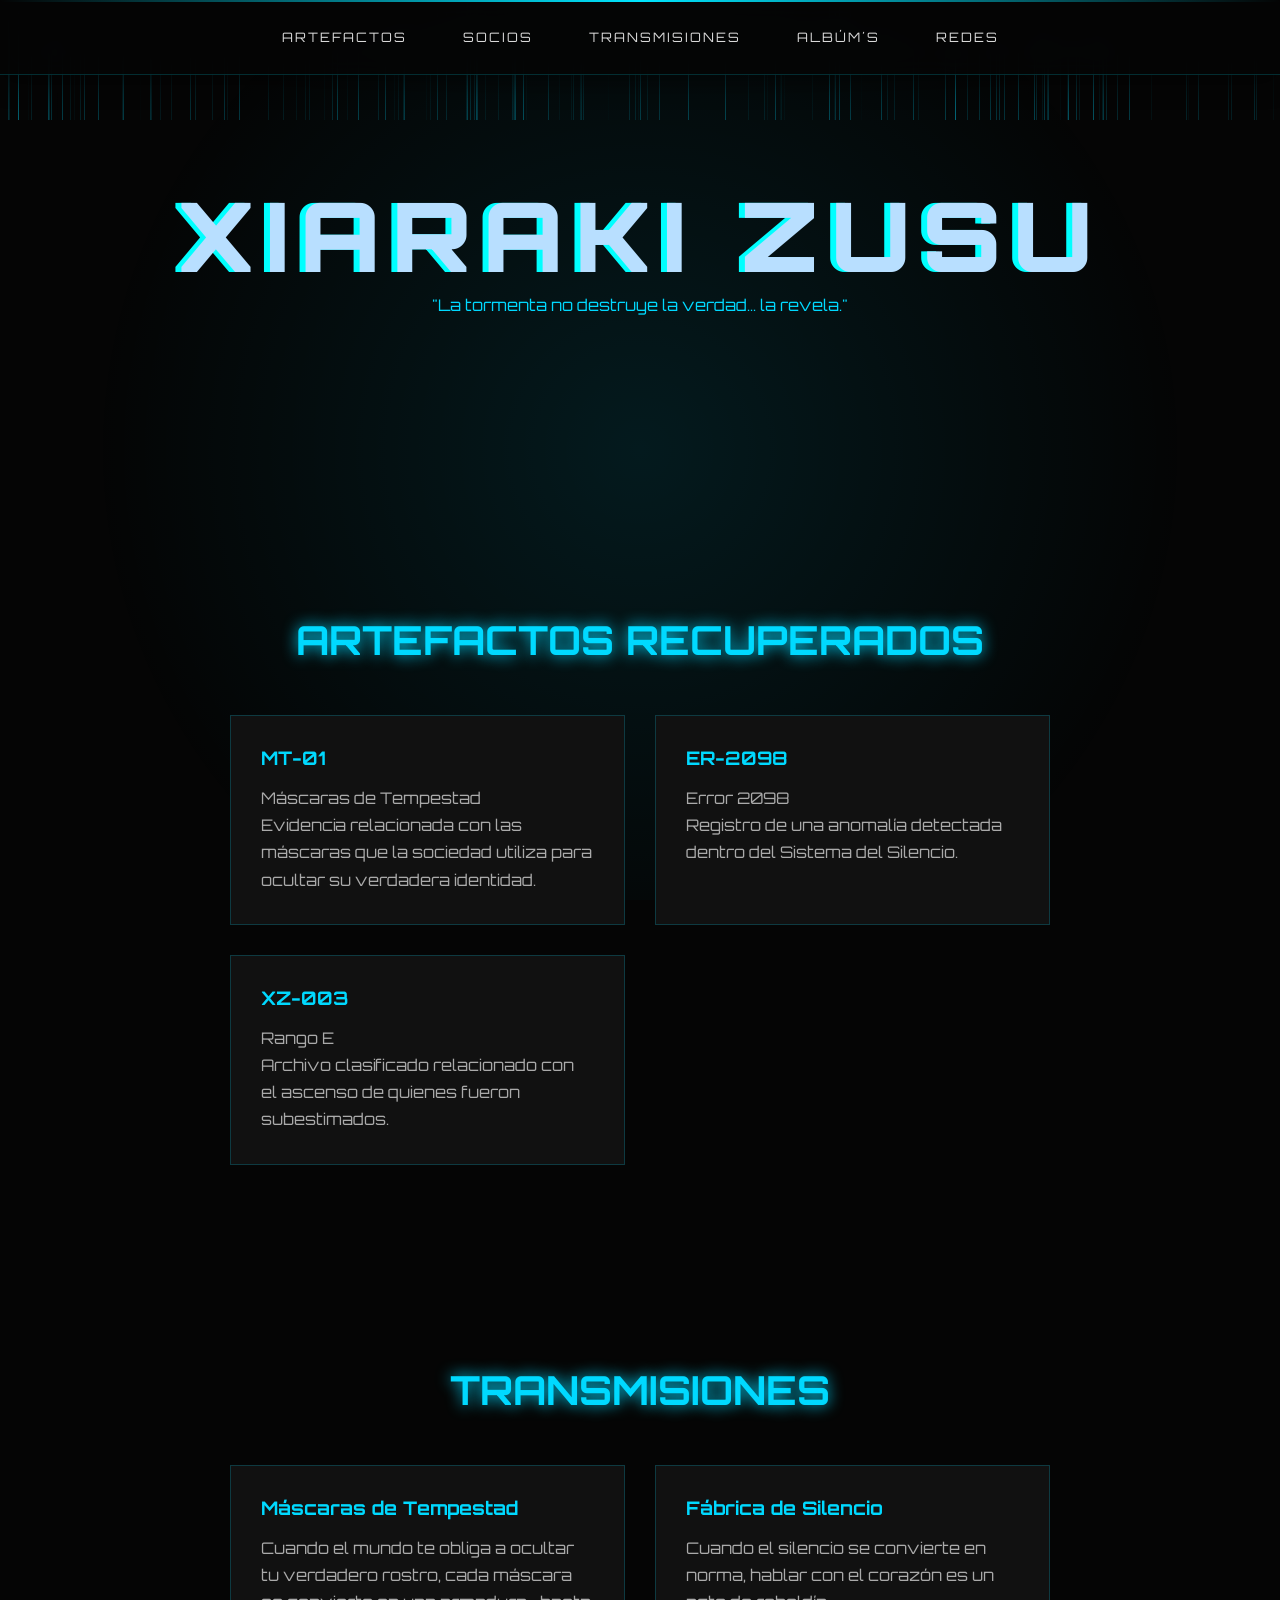
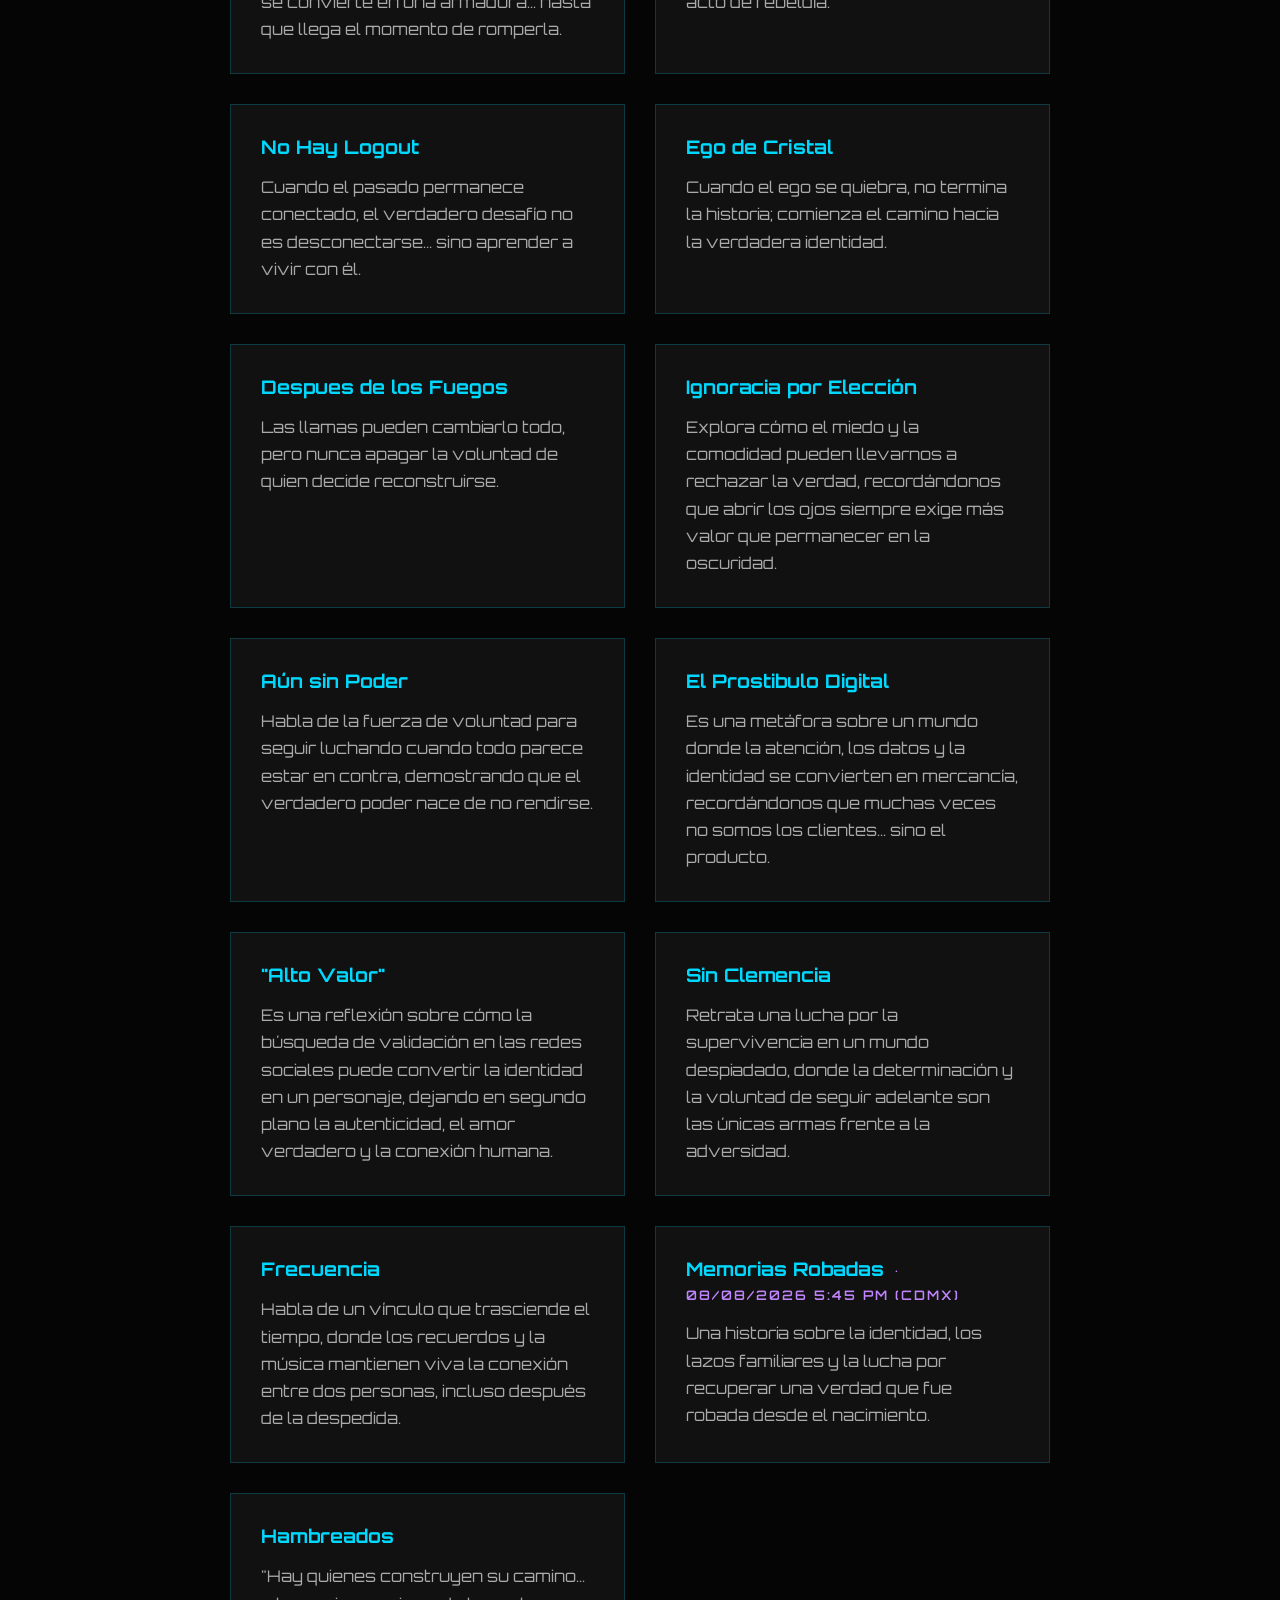
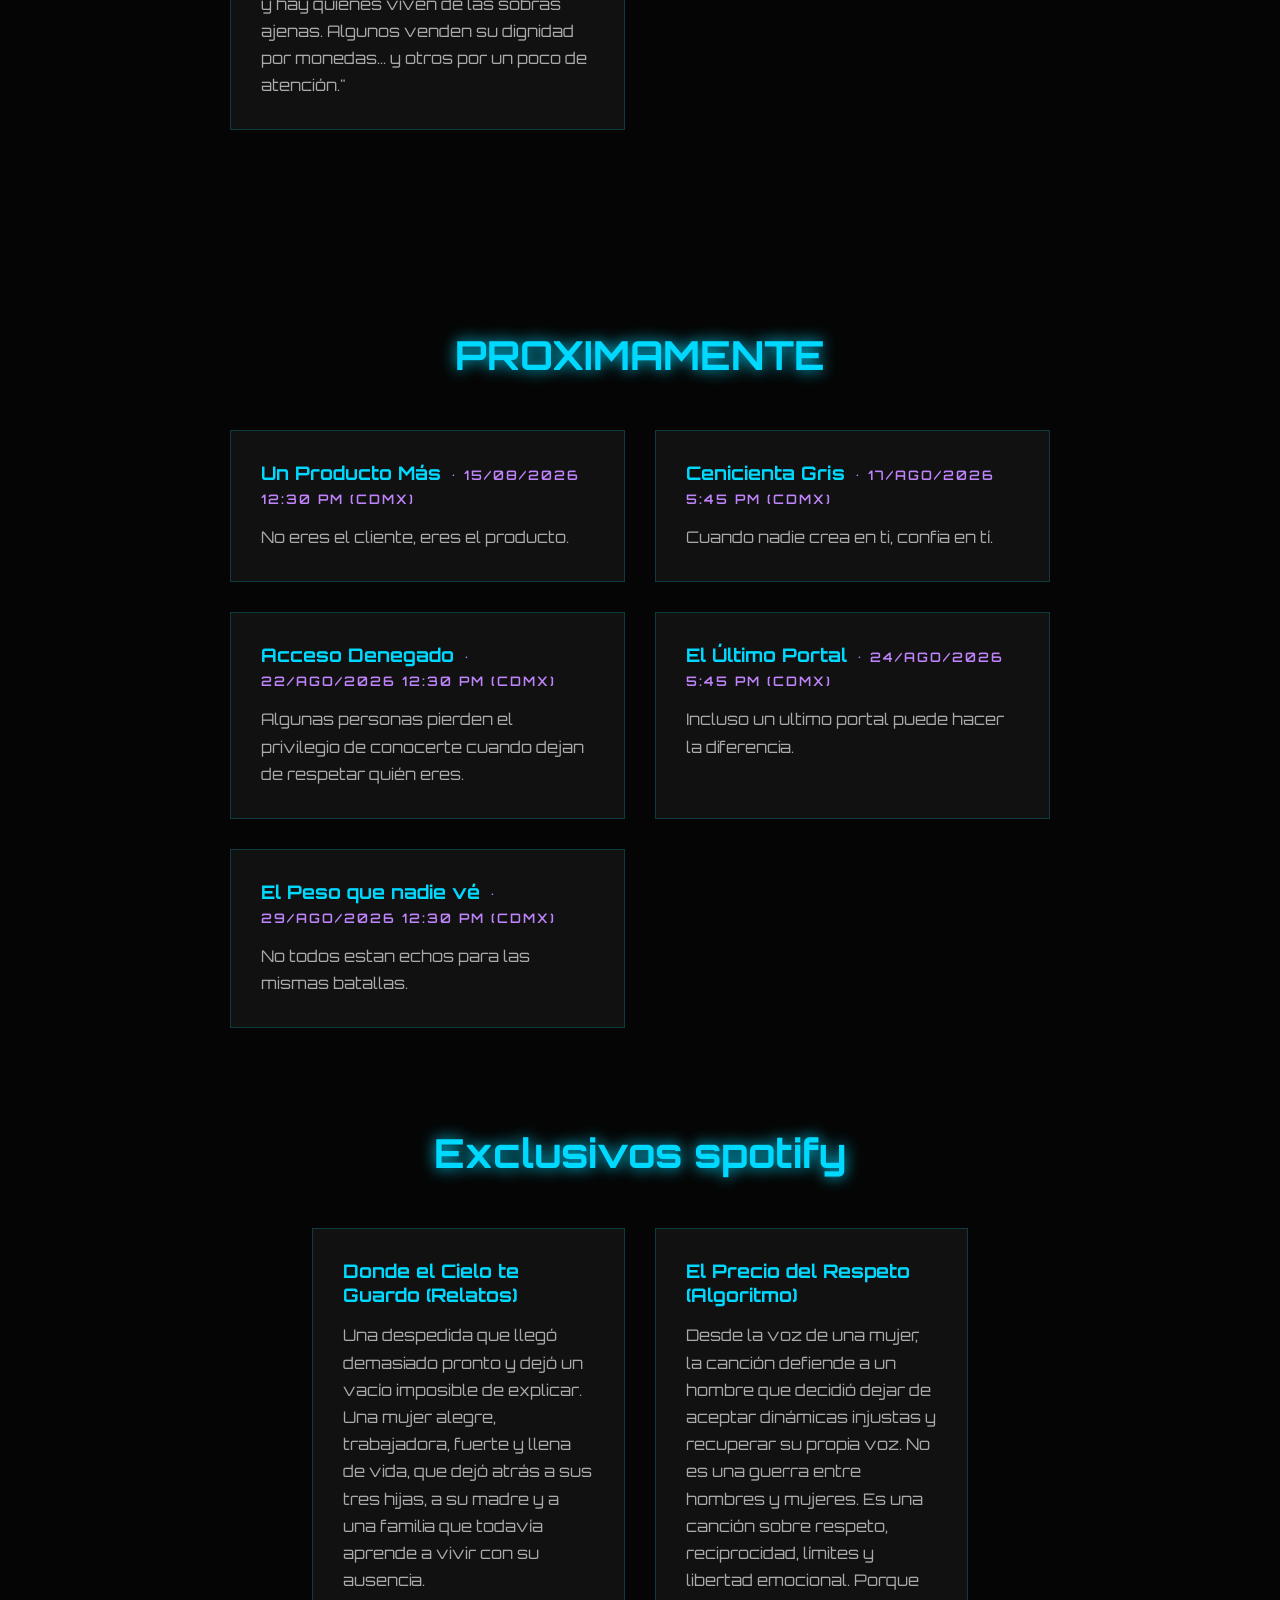
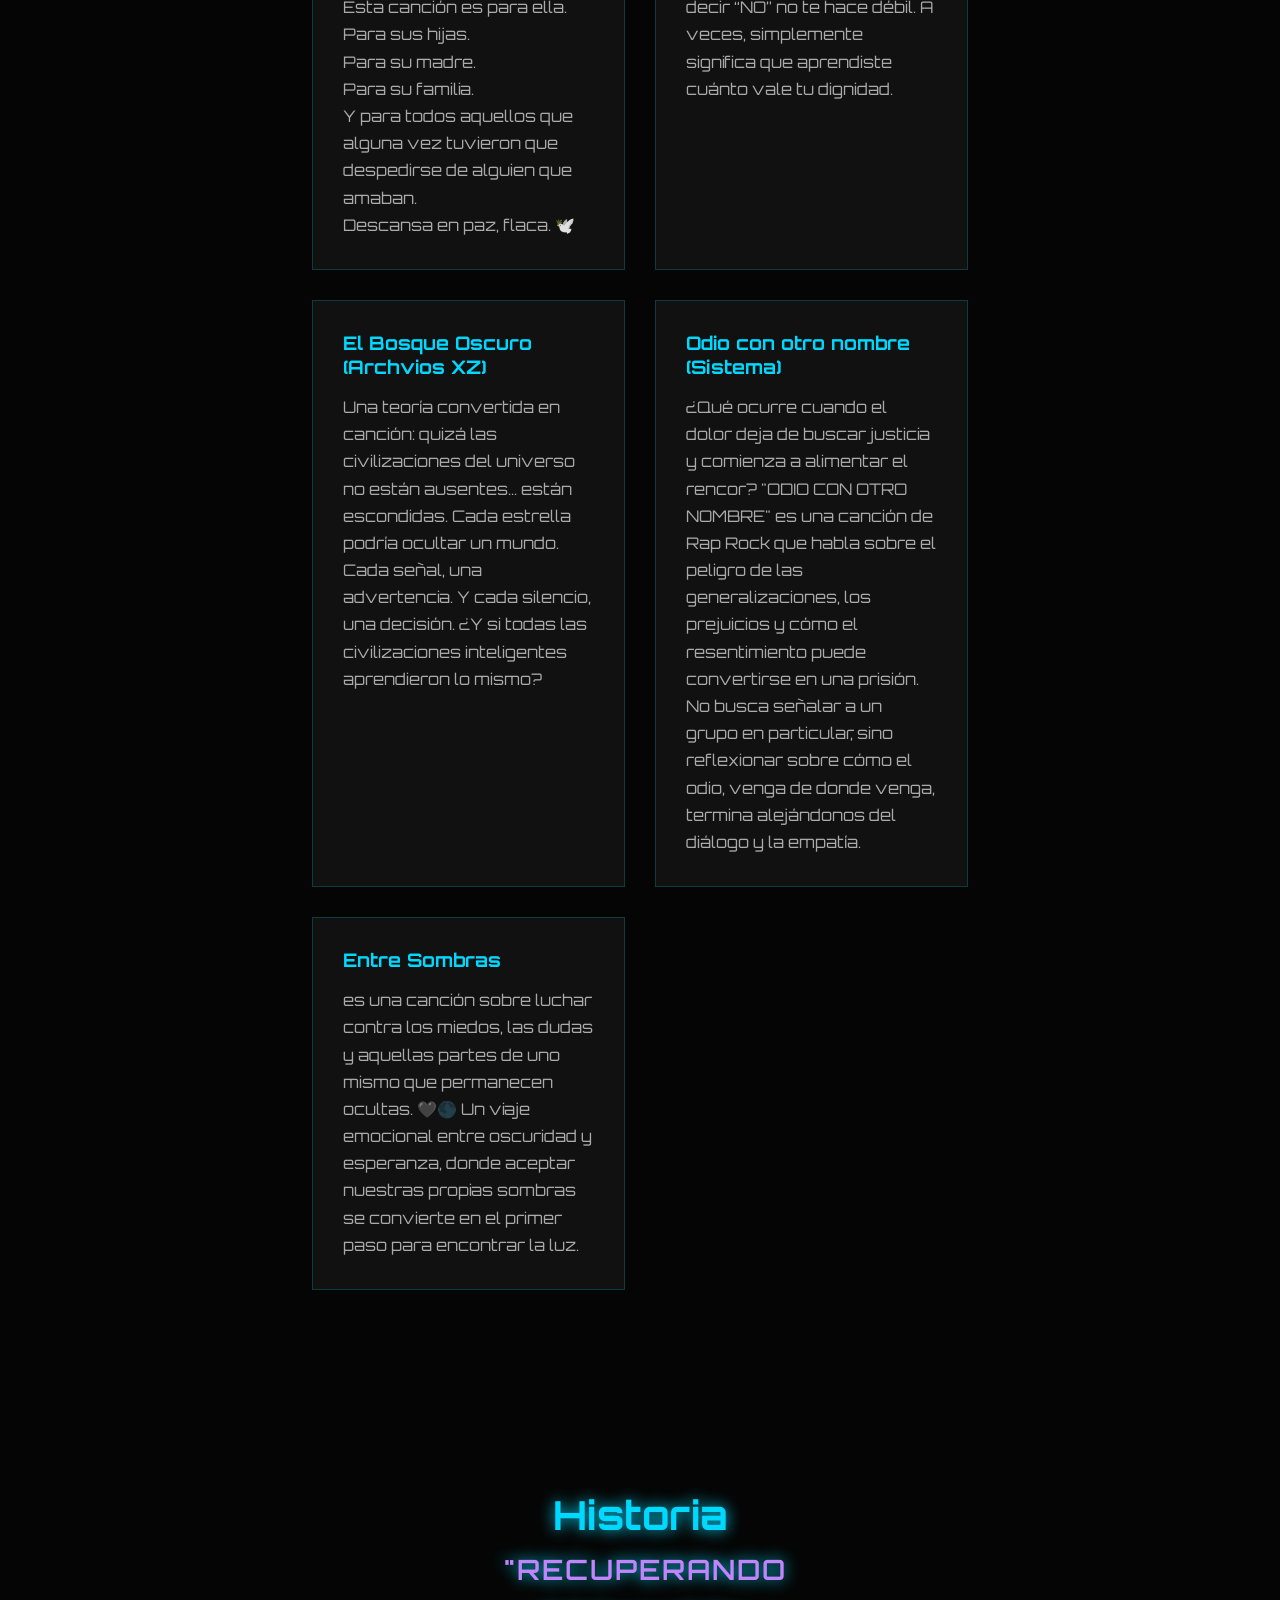
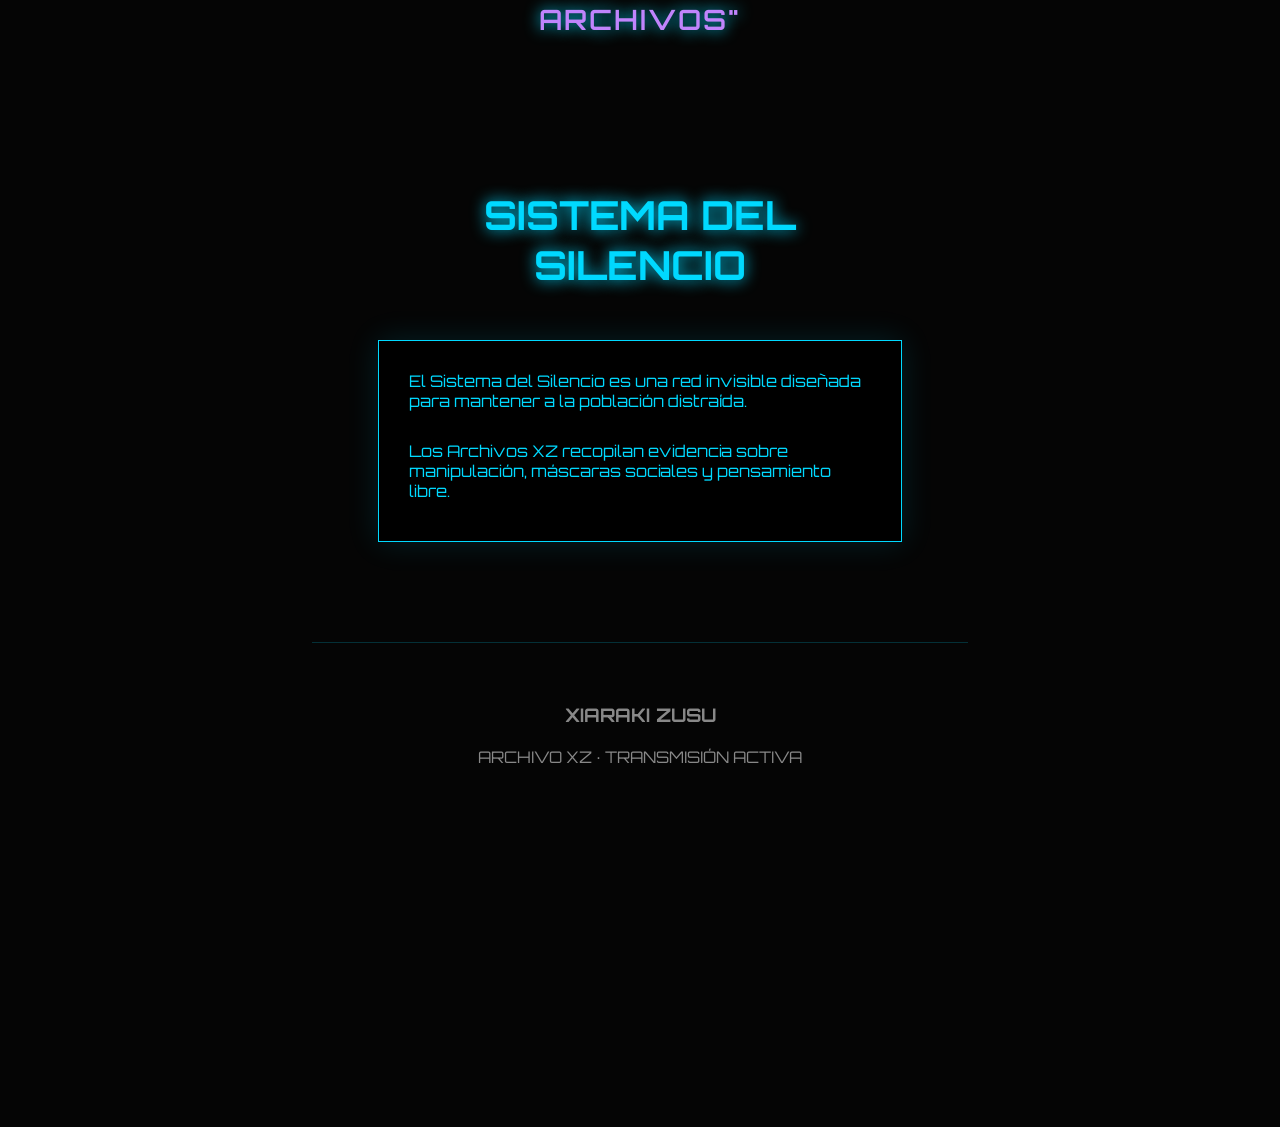
==== 1.html @ 8fa132ee "Update print statement from 'Hello' to 'Goodbye'" ====
<!DOCTYPE html>
<html lang="es">
<head>
<link rel="icon" type="image/png" href="favicon.png">
<meta charset="UTF-8">
<meta name="viewport" content="width=device-width, initial-scale=1.0">
<link rel="stylesheet" href="style.css">

<title>Xiaraki Zusu | Archivo XZ</title>

<link href="https://fonts.googleapis.com/css2?family=Orbitron:wght@400;700;900&display=swap" rel="stylesheet">

<style>

*{
    margin:0;
    padding:0;
    box-sizing:border-box;
}

body{
    background:#050505;
    color:#00d9ff;
    font-family:'Orbitron',sans-serif;
    overflow-x:hidden;
}

/* Fondo */

body::before{
    content:"";
    position:fixed;
    top:0;
    left:0;
    width:100%;
    height:100%;
    background:
    radial-gradient(circle at center,
    rgba(0,217,255,.10),
    transparent 70%);
    z-index:-2;
}

/* Lluvia Digital */

.rain{
    position:fixed;
    width:100%;
    height:100%;
    pointer-events:none;
    z-index:-1;
}

.drop{
    position:absolute;
    width:1px;
    height:120px;
    background:linear-gradient(
        transparent,
        #00d9ff
    );
    opacity:.15;
    animation:fall linear infinite;
}

@keyframes fall{
    from{
        transform:translateY(-150px);
    }

    to{
        transform:translateY(120vh);
    }
}

/*==================================================
    NAVBAR | ARCHIVOS XZ
==================================================*/

nav{

    position:sticky;
    top:0;
    z-index:1000;

    display:flex;
    justify-content:center;
    align-items:center;
    gap:18px;

    padding:16px 35px;

    background:rgba(5,5,5,.88);

    backdrop-filter:blur(12px);

    border-bottom:1px solid rgba(0,229,255,.18);

    box-shadow:
        0 8px 25px rgba(0,0,0,.45);

    overflow:hidden;

}

/* Línea de escaneo */

nav::before{

    content:"";

    position:absolute;

    left:0;
    top:0;

    width:100%;
    height:2px;

    background:linear-gradient(
        90deg,
        transparent,
        #00e5ff,
        transparent
    );

    animation:scanNav 4s linear infinite;

}

@keyframes scanNav{

    from{

        transform:translateX(-100%);

    }

    to{

        transform:translateX(100%);

    }

}

/*========================================*/

nav a{

    position:relative;

    display:inline-flex;
    align-items:center;
    justify-content:center;

    padding:12px 18px;

    color:#d9d9d9;

    text-decoration:none;

    text-transform:uppercase;

    font-family:'Orbitron',sans-serif;

    font-size:13px;

    letter-spacing:2px;

    border:1px solid transparent;

    transition:.35s;

}

/* Línea inferior */

nav a::after{

    content:"";

    position:absolute;

    left:50%;
    bottom:5px;

    width:0;

    height:2px;

    background:#00e5ff;

    transform:translateX(-50%);

    transition:.35s;

}

/* Hover */

nav a:hover{

    color:#00e5ff;

    border-color:rgba(0,229,255,.35);

    background:rgba(0,229,255,.05);

    text-shadow:
        0 0 8px rgba(0,229,255,.6);

}

nav a:hover::after{

    width:70%;

}

/* Enlace activo */

nav a.active{

    color:#00e5ff;

    border-color:#00e5ff;

    background:rgba(0,229,255,.08);

    box-shadow:
        0 0 18px rgba(0,229,255,.18);

}

/*==========================
        RESPONSIVE
==========================*/

@media(max-width:768px){

    nav{

        gap:8px;

        padding:12px;

        flex-wrap:wrap;

    }

    nav a{

        padding:10px 14px;

        font-size:11px;

        letter-spacing:1px;

    }

}

/* Hero */

.hero h1{
    font-size:6rem;
    font-weight:900;
    letter-spacing:12px;
    text-transform:uppercase;

    color:#b8dfff;

    position:relative;

    animation:scan 6s linear infinite;
}

/* Línea de escaneo */

.hero h1::after{

    content:"";

    position:absolute;

    top:0;
    left:-100%;

    width:50%;
    height:100%;

    background:linear-gradient(
        90deg,
        transparent,
        rgba(255,255,255,.25),
        transparent
    );

    animation:scanner 4s infinite;
}

@keyframes scanner{

    0%{
        left:-100%;
    }

    100%{
        left:150%;
    }

}

/* Pequeñas interferencias */

@keyframes scan{

    0%,100%{
        transform:translateX(0);
    }

    2%{
        transform:translateX(-2px);
    }

    4%{
        transform:translateX(2px);
    }

    6%{
        transform:translateX(0);
    }

}

.btn{
    margin-top:40px;
    padding:15px 40px;
    border:1px solid #00d9ff;
    background:transparent;
    color:#00d9ff;
    cursor:pointer;
    transition:.3s;
}

.btn:hover{
    background:#00d9ff;
    color:#000;
    box-shadow:0 0 30px #00d9ff;
}

/* Glitch */

.glitch{
    position:relative;
}

.glitch::before{
    content:attr(data-text);

    position:absolute;
    left:-2px;
    top:0;

    color:#00ffff;

    overflow:hidden;

    animation:glitch 2s infinite;
}

@keyframes glitch{

    0%{
        transform:translate(-2px);
    }

    50%{
        transform:translate(2px);
    }

    100%{
        transform:translate(-2px);
    }

}

.glitch{
    position:relative;
    display:inline-block;
}

.glitch::before{

    content:attr(data-text);

    position:absolute;

    left:0;
    top:0;

    color:rgba(0,255,255,.25);

    transform:translate(-3px,0);

    z-index:-1;
}

.glitch::after{

    content:attr(data-text);

    position:absolute;

    left:0;
    top:0;

    color:rgba(255,255,255,.15);

    transform:translate(3px,0);

    z-index:-1;
}

/* Secciones */

section{
    padding:100px 10%;
}

.section-title{
    font-size:2.5rem;
    margin-bottom:50px;

    text-shadow:0 0 15px #00d9ff;
}

/* Terminal */

.terminal{

    background:#000;
    border:1px solid #00d9ff;

    padding:30px;

    max-width:900px;
    margin:auto;

    box-shadow:0 0 30px #00d9ff22;
}

.terminal p{
    margin-bottom:10px;
}

/* Cards */

.grid{
    display:grid;
    grid-template-columns:
    repeat(auto-fit,minmax(280px,1fr));

    gap:30px;
}

.card{
    background:#111;

    border:1px solid #00d9ff33;

    padding:30px;

    transition:.3s;
}

.card:hover{

    transform:translateY(-10px);

    border-color:#00d9ff;

    box-shadow:
    0 0 30px #00d9ff55;
}

.card h3{
    margin-bottom:15px;
}

.card p{
    color:#aaa;
    line-height:1.7;
}

/* Footer */

footer{

    padding:60px;

    text-align:center;

    border-top:1px solid #00d9ff33;

    color:#888;
}

</style>
</head>

<body>

<div class="rain" id="rain"></div>

<header>

<nav>
<a href="#artefactos">Artefactos</a>
<a href="socios.html">Socios</a>
<a href="#transmisiones">Transmisiones</a>
<a href="album.html">Albúm´s</a>
<a href="https://linktr.ee/xiarakizusu"
   target="_blank"
   rel="noopener noreferrer">
    Redes
</a></nav>

</header>

<center>
<section class="hero">

<h1 
class="glitch"
data-text="XIARAKI ZUSU">
XIARAKI ZUSU
</h1>


<p>

"La tormenta no destruye la verdad...
la revela."

</p>
</center>

</section>

<section id="archivo">

<section id="artefactos">

<h2 class="section-title">

<center>ARTEFACTOS RECUPERADOS</center>

</h2>
<div class="grid">

<div class="card" onclick="location.href='ropa/mt.html'">

<h3>MT-01</h3>

<p>Máscaras de Tempestad</p>

<p>
Evidencia relacionada con las máscaras
que la sociedad utiliza para ocultar
su verdadera identidad.
</p>

</div>
<div class="card" onclick="location.href='ropa/er.html'">

    <h3>ER-2098</h3>

    <p>Error 2098</p>

    <p>
        Registro de una anomalía detectada
        dentro del Sistema del Silencio.
    </p>

</div>

<div class="card">

<h3>XZ-003</h3>

<p>

Rango E

</p>

<p>

Archivo clasificado relacionado con
el ascenso de quienes fueron
subestimados.

</p>

</div>

</div>

</section>

<section id="transmisiones">
<h2 class="section-title">

<center>TRANSMISIONES</center>

</h2>

<div class="grid">

<div class="card" onclick="window.open('https://www.youtube.com/watch?v=_5_Eb96s4eM', '_blank')">

    <h3>Máscaras de Tempestad</h3>

    <p>
    Cuando el mundo te obliga a ocultar tu verdadero rostro, cada máscara se convierte en una armadura... hasta que llega el momento de romperla.
    </p>

</div>

<div class="card" onclick="window.open('https://open.spotify.com/intl-es/track/6tgnr3dJxe17zcjXr7wPyT?si=6f80dfc01d3540ef', '_blank')">

<h3>Fábrica de Silencio</h3>

<p>
Cuando el silencio se convierte en norma, hablar con el corazón es un acto de rebeldía.
</p>

</div>

<div class="card" onclick="window.open('https://www.youtube.com/watch?v=IYjokNKMuOE', '_blank')">

    <h3>No Hay Logout</h3>

    <p>
    Cuando el pasado permanece conectado, el verdadero desafío no es desconectarse… sino aprender a vivir con él.
    </p>

</div>

<div class="card" onclick="window.open('https://www.youtube.com/watch?v=tUaChEhlMzY', '_blank')">

    <h3>Ego de Cristal</h3>

    <p>
    Cuando el ego se quiebra, no termina la historia; comienza el camino hacia la verdadera identidad.
    </p>

</div>

<div class="card" onclick="window.open('https://www.youtube.com/watch?v=15VNFfBIp28', '_blank')">

    <h3>Despues de los Fuegos</h3>

    <p>
    Las llamas pueden cambiarlo todo, pero nunca apagar la voluntad de quien decide reconstruirse.
    </p>

</div>

<div class="card" onclick="window.open('https://www.youtube.com/watch?v=15VNFfBIp28', '_blank')">

    <h3>Ignoracia por Elección</h3>

    <p>
    Explora cómo el miedo y la comodidad pueden llevarnos a rechazar la verdad, recordándonos que abrir los ojos siempre exige más valor que permanecer en la oscuridad.
    </p>

</div>

<div class="card" onclick="window.open('https://www.youtube.com/watch?v=BdThVsywqRM&pp=0gcJCaMLAYcqIYzv', '_blank')">

    <h3>Aún sin Poder</h3>

    <p>
    Habla de la fuerza de voluntad para seguir luchando cuando todo parece estar en contra, demostrando que el verdadero poder nace de no rendirse.
    </p>

</div>

<div class="card" onclick="window.open('https://www.youtube.com/watch?v=6AVw3IwcpD4', '_blank')">

    <h3>El Prostibulo Digital</h3>

    <p>
    Es una metáfora sobre un mundo donde la atención, los datos y la identidad se convierten en mercancía, recordándonos que muchas veces no somos los clientes… sino el producto.
    </p>

</div>

<div class="card" onclick="window.open('https://www.youtube.com/watch?v=LQYkuz794Aw', '_blank')">

    <h3>"Alto Valor"</h3>

    <p>
    Es una reflexión sobre cómo la búsqueda de validación en las redes sociales puede convertir la identidad en un personaje, dejando en segundo plano la autenticidad, el amor verdadero y la conexión humana.
    </p>

</div>

<div class="card" onclick="window.open('https://www.youtube.com/watch?v=14OlB-zMR0w', '_blank')">

    <h3>Sin Clemencia</h3>

    <p>
    Retrata una lucha por la supervivencia en un mundo despiadado, donde la determinación y la voluntad de seguir adelante son las únicas armas frente a la adversidad.
    </p>

</div>

<div class="card" onclick="window.open('https://www.youtube.com/watch?v=u1vvvxc5fC0', '_blank')">

    <h3>Frecuencia</h3>

    <p> 
    Habla de un vínculo que trasciende el tiempo, donde los recuerdos y la música mantienen viva la conexión entre dos personas, incluso después de la despedida.
    </p>

</div>

<div class="card" onclick="window.open('https://youtu.be/jnSWIkzGbBM', '_blank')">

    <h3>Memorias Robadas<span class="coming-soon">• 08/08/2026 5:45 PM (CDMx)</span></h3>

    <p>
    Una historia sobre la identidad, los lazos familiares y la lucha por recuperar una verdad que fue robada desde el nacimiento.
    </p>

</div>

<div class="grid">

<div class="card" onclick="window.open('https://youtu.be/n8kPL0plQQI?si=7dOehXlVDE8Rl2Fd', '_blank')">

    <h3>Hambreados</span></h3>

    <p>
    "Hay quienes construyen su camino...
    y hay quienes viven de las sobras ajenas.

    Algunos venden su dignidad por monedas...
    y otros por un poco de atención."
    </p>

</div>

</div>

</section>

<section id="transmisiones">
<h2 class="section-title">

<center>PROXIMAMENTE</center>
</h2>

<div class="grid">
<div class="card" onclick="window.open('', '_blank')">

    <h3>Un Producto Más<span class="coming-soon">• 15/08/2026 12:30 PM (CDMx)</span></h3>

    <p>
    No eres el cliente, eres el producto.
    </p>

    </div>

    <div class="card" onclick="window.open('', '_blank')">

    <h3>Cenicienta Gris<span class="coming-soon">• 17/Ago/2026 5:45 PM (CDMX)</span></h3>

    <p>
    Cuando nadie crea en ti, confia en tí.
    </p>

    </div>

    <div class="card" onclick="window.open('', '_blank')">

    <h3>Acceso Denegado<span class="coming-soon">• 22/Ago/2026 12:30 PM (CDMX)</span></h3>

    <p>
    Algunas personas pierden el privilegio de conocerte cuando dejan de respetar quién eres.
    </p>

    </div>

    <div class="card" onclick="window.open('', '_blank')">

    <h3>El Último Portal<span class="coming-soon">• 24/Ago/2026 5:45 PM (CDMX)</span></h3>

    <p>
    Incluso un ultimo portal puede hacer la diferencia.
    </p>

    </div>

    <div class="card" onclick="window.open('', '_blank')">

    <h3>El Peso que nadie vé<span class="coming-soon">• 29/Ago/2026 12:30 PM (CDMX)</span></h3>

    <p>
    No todos estan echos para las mismas batallas.
    </p>

</div>
</div>

<section id="transmisiones">
<h2 class="section-title">

<center>Exclusivos spotify</center>
</h2>

<div class="grid">
    <div class="card" onclick="window.open('https://open.spotify.com/intl-es/track/0HE2qh0MSX1vJCJLzb3TVn?si=9936344ccf3b4f8b', '_blank')">

    <h3>Donde el Cielo te Guardo (Relatos)</h3>

    <p>
    Una despedida que llegó demasiado pronto y dejó un vacío imposible de explicar.
    </p>

    <p>
    Una mujer alegre, trabajadora, fuerte y llena de vida, que dejó atrás a sus tres hijas,
    a su madre y a una familia que todavía aprende a vivir con su ausencia.
    </p>

    <p>
    Esta canción es para ella.
    </p>

    <p>
    Para sus hijas.
    </p>

    <p>
    Para su madre.
    </p>

    <p>
    Para su familia.
    </p>

    <p>
    Y para todos aquellos que alguna vez tuvieron que despedirse de alguien que amaban.
    </p>

    <p>
    Descansa en paz, flaca. 🕊️
    </p>

</div>

<div class="card" onclick="window.open('https://open.spotify.com/intl-es/track/450Y8eDyVzfFT5DvWyRbXq?si=16d6e23827a24fdb', '_blank')">

    <h3>El Precio del Respeto (Algoritmo)</h3>

    <p>
    Desde la voz de una mujer, la canción defiende a un hombre que decidió dejar de aceptar dinámicas injustas y recuperar su propia voz.

    No es una guerra entre hombres y mujeres.

    Es una canción sobre respeto, reciprocidad, límites y libertad emocional.

    Porque decir “NO” no te hace débil.

    A veces, simplemente significa que aprendiste cuánto vale tu dignidad.
    </p>

</div>

<div class="card" onclick="window.open('https://open.spotify.com/intl-es/track/5WvfMb1XSBkz5zQArqGAra?si=2da71e6f2ad04ede', '_blank')">

    <h3>El Bosque Oscuro (Archvios XZ)</h3>

    <p>
    Una teoría convertida en canción: quizá las civilizaciones 
    del universo no están ausentes… están escondidas.

    Cada estrella podría ocultar un mundo.
    Cada señal, una advertencia.
    Y cada silencio, una decisión.

    ¿Y si todas las civilizaciones inteligentes aprendieron lo mismo?
    </p>

</div>

<div class="card" onclick="window.open('https://open.spotify.com/intl-es/track/7haT81ozqUo0YbnlG6i89d?si=0fa0fc8418c94e3d', '_blank')">

    <h3>Odio con otro nombre (Sistema)</h3>

    <p>
    ¿Qué ocurre cuando el dolor deja de buscar justicia y comienza a alimentar el rencor?

    "ODIO CON OTRO NOMBRE" es una canción de Rap Rock que habla 
    sobre el peligro de las generalizaciones, los prejuicios y 
    cómo el resentimiento puede convertirse en una prisión. 
    No busca señalar a un grupo en particular, sino reflexionar 
    sobre cómo el odio, venga de donde venga, termina alejándonos 
    del diálogo y la empatía.
    </p>

</div>

<div class="card" onclick="window.open('https://open.spotify.com/intl-es/track/60BwL1XIyNsELQ3s5FeYN0?si=6d0fcb0791da4ceb', '_blank')">

    <h3>Entre Sombras</h3>

    <p>
    es una canción sobre luchar contra los miedos, las dudas y aquellas partes de uno mismo que permanecen ocultas. 🖤🌑

Un viaje emocional entre oscuridad y esperanza, donde aceptar nuestras propias sombras se convierte en el primer paso para encontrar la luz.
    </p>

</div>

</div>

<section id="lore">

<section id="transmisiones">
<h2 class="section-title">

<center>Historia</center>
<center><span class="coming-soon">"Recuperando Archivos"</center>
</h2>

</section>

<h2 class="section-title">

<center>SISTEMA DEL SILENCIO</center>
</h2>

<div class="terminal">

<p>

El Sistema del Silencio es una red
invisible diseñada para mantener
a la población distraída.

</p>

<br>

<p>

Los Archivos XZ recopilan evidencia
sobre manipulación, máscaras sociales
y pensamiento libre.

</p>

</div>

</section>

<footer>

<h3>XIARAKI ZUSU</h3>

<br>

<p>

ARCHIVO XZ · TRANSMISIÓN ACTIVA

</p>

</footer>

<script>

const rain = document.getElementById("rain");

for(let i=0;i<150;i++){

    const drop =
    document.createElement("div");

    drop.classList.add("drop");

    drop.style.left =
    Math.random()*100 + "%";

    drop.style.animationDuration =
    (Math.random()*2+1)+"s";

    drop.style.opacity =
    Math.random()*0.3;

    rain.appendChild(drop);

}

/*==============================
    ejor experiencia disponible
==============================*/

document.addEventListener("DOMContentLoaded",()=>{

    const isMobile=/Android|iPhone|iPad|iPod|Opera Mini|IEMobile|Mobile/i.test(navigator.userAgent);

    const alreadyClosed=localStorage.getItem("desktopSuggestionClosed");

    if(isMobile && !alreadyClosed){

        document.getElementById("desktopSuggestion").style.display="flex";

    }

    document.getElementById("closeDesktopSuggestion").addEventListener("click",()=>{

        document.getElementById("desktopSuggestion").style.display="none";

        localStorage.setItem("desktopSuggestionClosed","true");

    });

});

</script>

<div id="desktopSuggestion" class="desktop-suggestion">
    <div class="desktop-card">
        <h3>💻 Mejor experiencia disponible</h3>
        <p>
            Este sitio está diseñado principalmente para computadoras.
            Para disfrutar todos los efectos visuales y la mejor calidad,
            activa la opción <strong>"Sitio para computadora"</strong> en el menú de tu navegador.
        </p>

        <button id="closeDesktopSuggestion">
            Entendido
        </button>
    </div>
</div>
</body>
</html>
---- style.css ----
/* GLITCH */

.glitch{
position:relative;
display:inline-block;
}

.glitch::before,
.glitch::after{

content:attr(data-text);

position:absolute;

top:0;
left:0;

width:100%;
height:100%;

overflow:hidden;
}

.glitch::before{

left:2px;

text-shadow:-3px 0 #00ffff;

animation:glitch1 2s infinite linear alternate-reverse;

}

.glitch::after{

left:-2px;

text-shadow:3px 0 #ff00ff;

animation:glitch2 3s infinite linear alternate-reverse;

}

@keyframes glitch1{

0%{
clip-path:inset(0 0 95% 0);
}

10%{
clip-path:inset(20% 0 60% 0);
}

20%{
clip-path:inset(80% 0 5% 0);
}

30%{
clip-path:inset(40% 0 40% 0);
}

40%{
clip-path:inset(10% 0 70% 0);
}

50%{
clip-path:inset(60% 0 10% 0);
}

60%{
clip-path:inset(20% 0 50% 0);
}

70%{
clip-path:inset(90% 0 2% 0);
}

80%{
clip-path:inset(15% 0 65% 0);
}

90%{
clip-path:inset(50% 0 20% 0);
}

100%{
clip-path:inset(0 0 95% 0);
}

}

@keyframes glitch2{

0%{
clip-path:inset(95% 0 0 0);
}

10%{
clip-path:inset(50% 0 20% 0);
}

20%{
clip-path:inset(10% 0 70% 0);
}

30%{
clip-path:inset(80% 0 5% 0);
}

40%{
clip-path:inset(25% 0 55% 0);
}

50%{
clip-path:inset(60% 0 15% 0);
}

60%{
clip-path:inset(5% 0 85% 0);
}

70%{
clip-path:inset(45% 0 25% 0);
}

80%{
clip-path:inset(15% 0 70% 0);
}

90%{
clip-path:inset(75% 0 10% 0);
}

100%{
clip-path:inset(95% 0 0 0);
}

}

.coming-soon{
    color:#c084fc;
    font-size:0.7em;
    font-weight:600;
    text-transform:uppercase;
    letter-spacing:2px;
    margin-left:10px;
}

/* Evita desbordamientos */
*{
    margin:0;
    padding:0;
    box-sizing:border-box;
}

/* El sitio siempre ocupará el ancho del dispositivo */
html,body{
    width:100%;
    overflow-x:hidden;
}

/* Imágenes responsivas */
img{
    max-width:100%;
    height:auto;
    display:block;
}

/* Videos responsivos */
video,
iframe{
    max-width:100%;
    height:auto;
}

/* Contenedor principal */
.container{
    width:100%;
    max-width:1400px;
    margin:auto;
    padding:20px;
}

/* Adaptar automáticamente para celulares */
@media (max-width:768px){

    h1{
        font-size:2rem;
    }

    h2{
        font-size:1.5rem;
    }

    p{
        font-size:16px;
    }

    .container{
        padding:15px;
    }

}

/*==============================
    teléfonos sin romper el diseño
==============================*/
@media (max-width:768px){

    nav{
        flex-wrap:wrap;
        gap:10px;
        padding:12px;
    }

    .track{
        flex-direction:column;
        align-items:center;
        text-align:center;
    }

    .track-cover{
        width:180px;
    }

    .track-synopsis{
        max-width:100%;
    }

    .section{
        padding:60px 20px;
    }

    .cover{
        width:95%;
    }

}

/*==============================
    ejor experiencia disponible
==============================*/
.desktop-suggestion{
    position:fixed;
    inset:0;
    background:rgba(0,0,0,.82);
    backdrop-filter:blur(8px);

    display:none;
    justify-content:center;
    align-items:center;

    padding:20px;

    z-index:99999;
}

.desktop-card{

    width:420px;
    max-width:100%;

    background:#111;

    border:1px solid #900;

    border-radius:16px;

    padding:28px;

    text-align:center;

    box-shadow:
        0 0 40px rgba(255,0,0,.18);

}

.desktop-card h3{

    color:#ff4444;
    margin-bottom:15px;

}

.desktop-card p{

    color:#cfcfcf;
    line-height:1.7;
    margin-bottom:24px;

}

.desktop-card button{

    cursor:pointer;

    padding:12px 26px;

    border:none;

    border-radius:8px;

    background:#b30000;

    color:#fff;

    transition:.3s;

}

.desktop-card button:hover{

    background:#e60000;

}
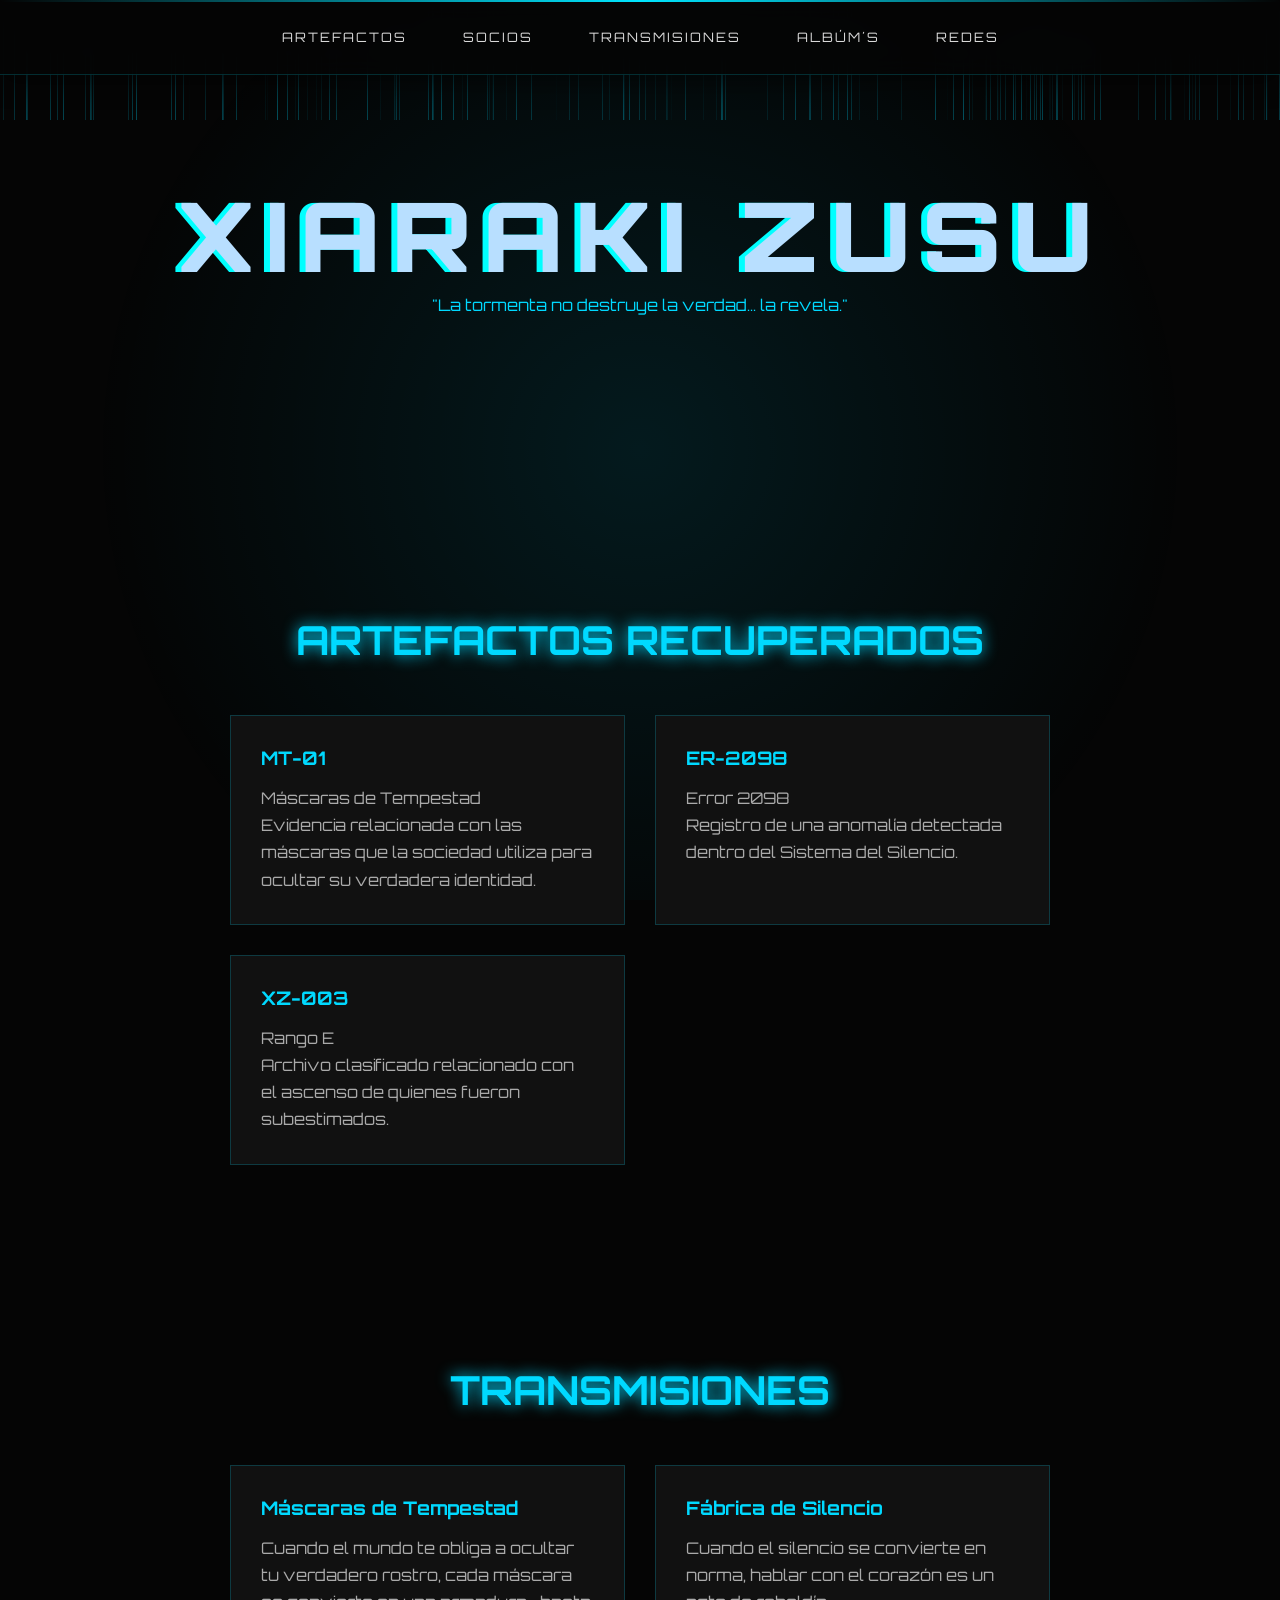
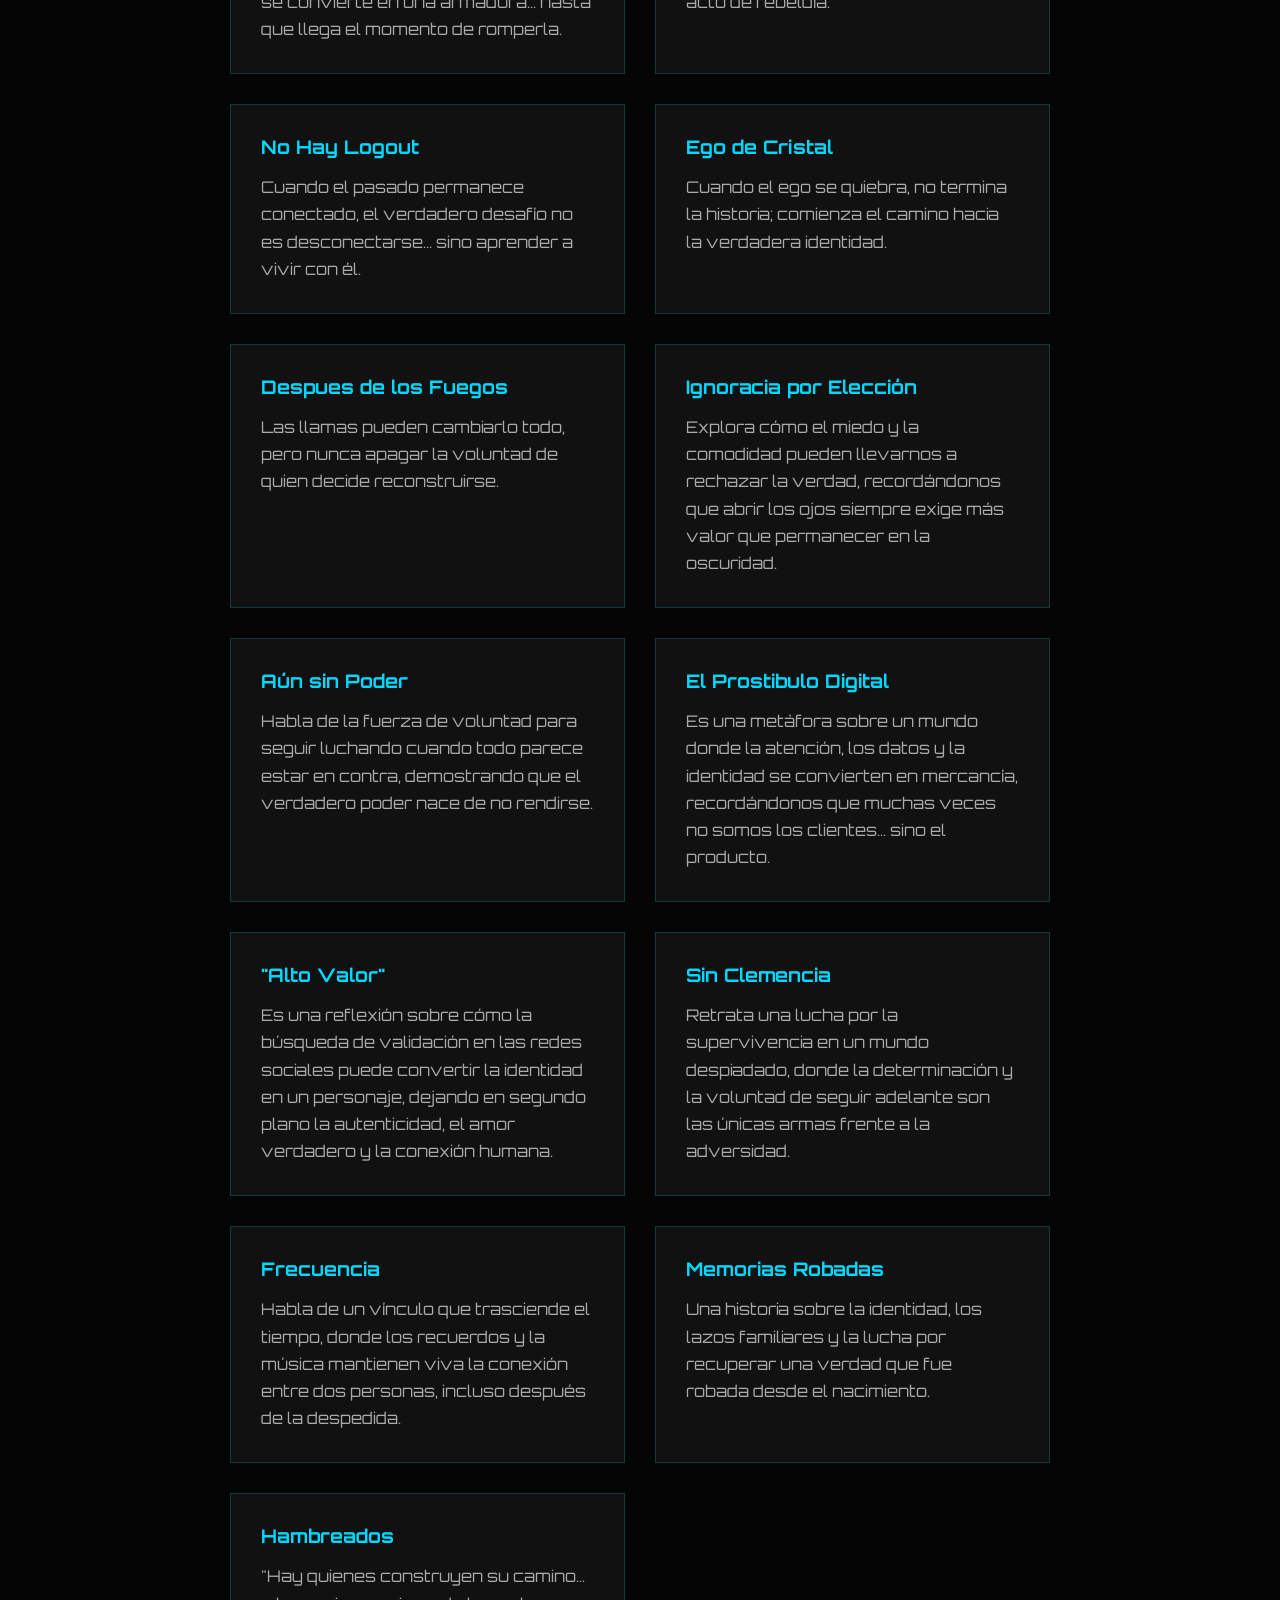
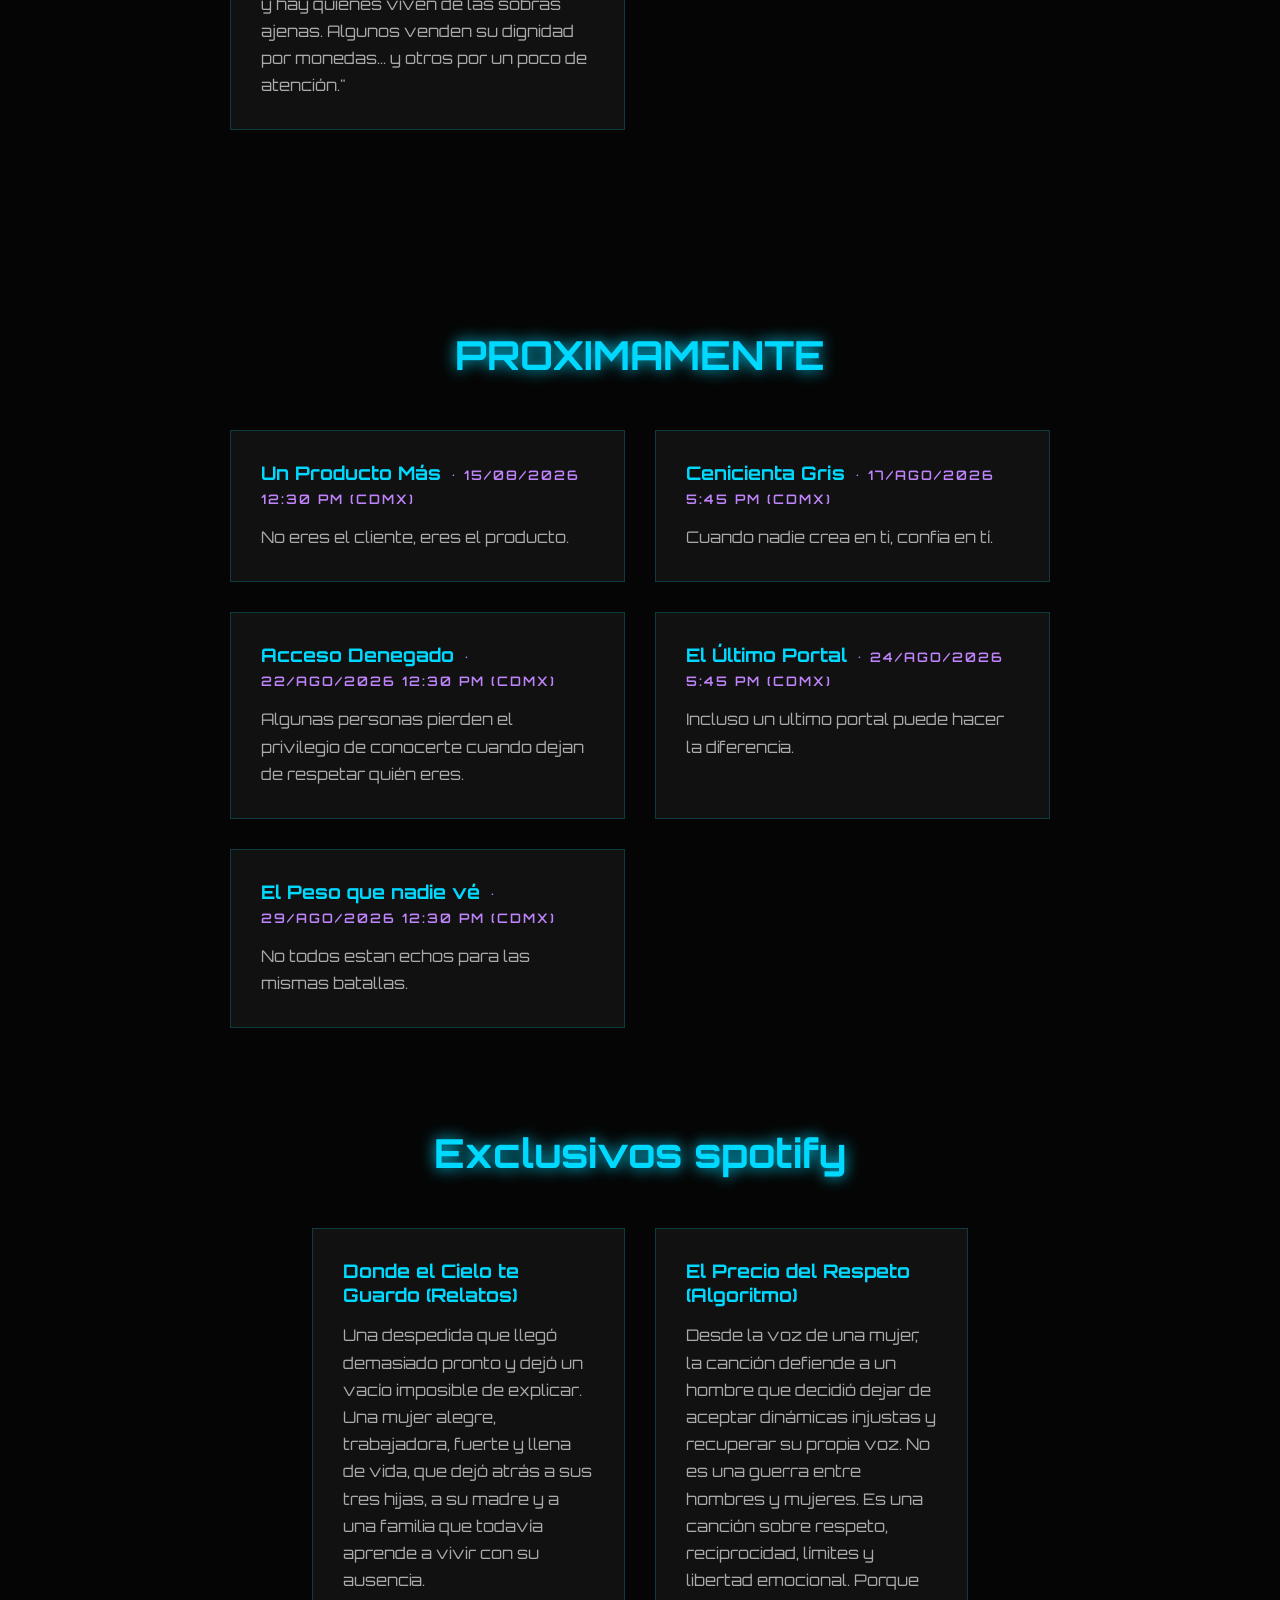
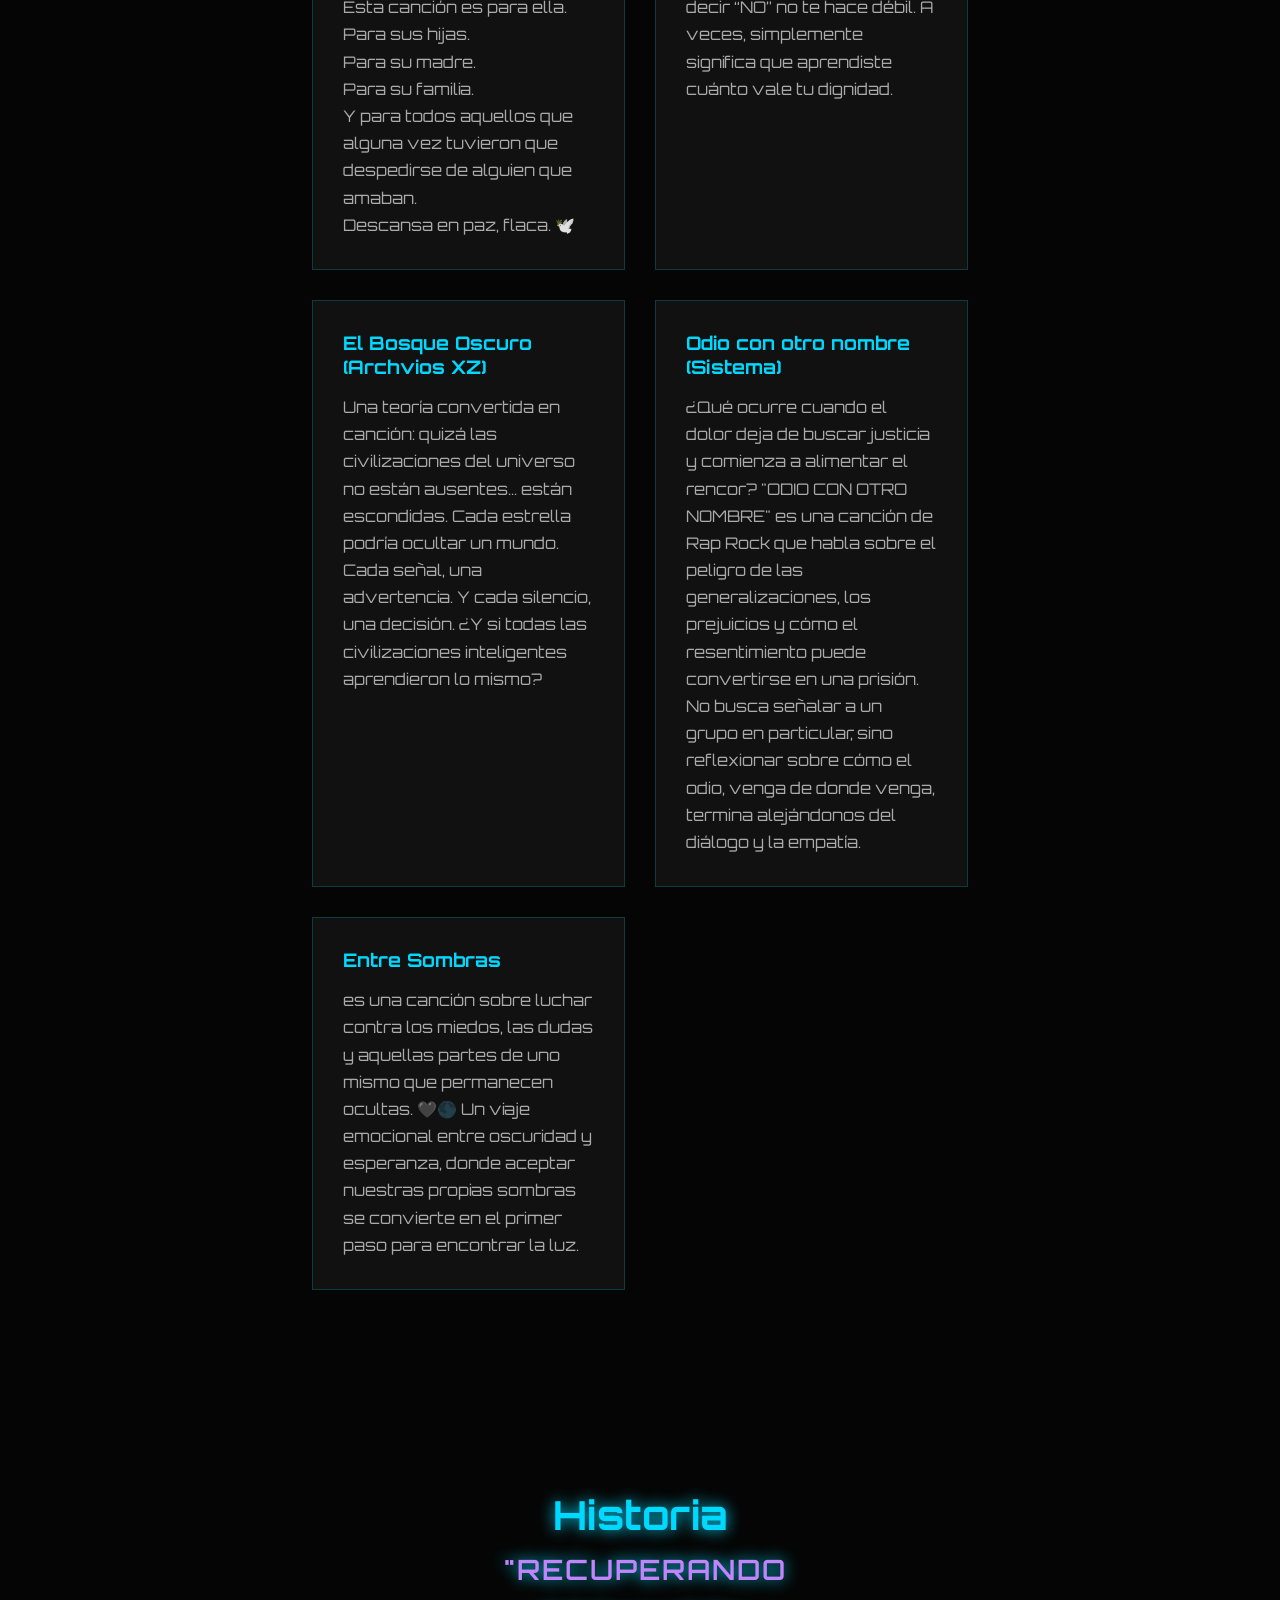
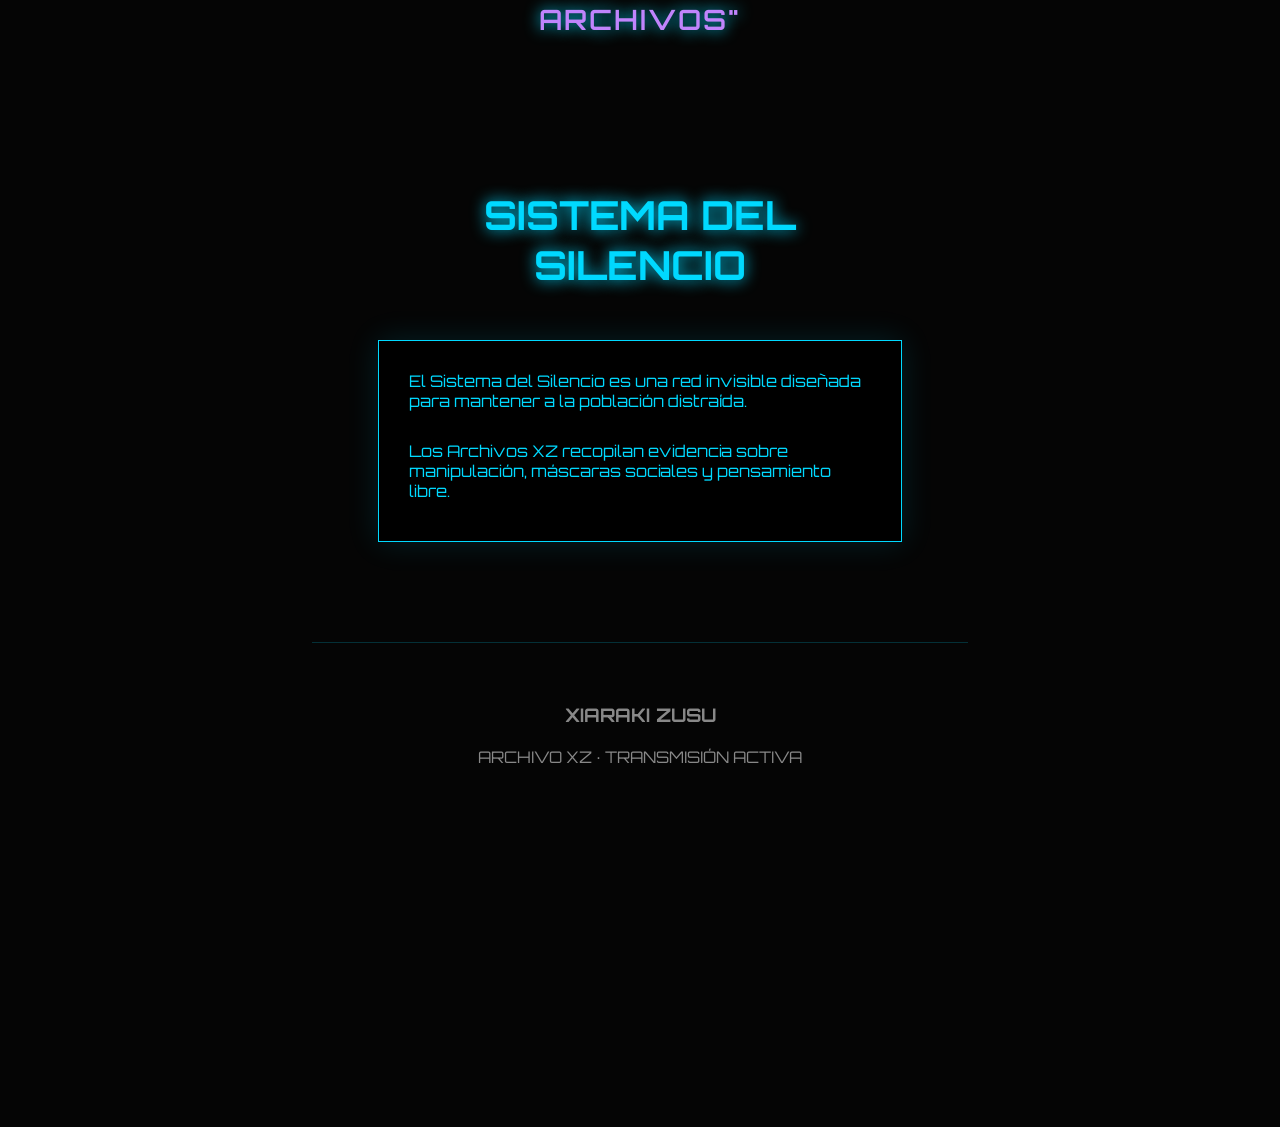
==== commit 07e2484d: "Update print statement from 'Hello' to 'Goodbye'" ====
--- a/1.html
+++ b/1.html
@@ -731,7 +731,7 @@
 
 <div class="card" onclick="window.open('https://youtu.be/jnSWIkzGbBM', '_blank')">
 
-    <h3>Memorias Robadas<span class="coming-soon">• 08/08/2026 5:45 PM (CDMx)</span></h3>
+    <h3>Memorias Robadas</h3>
 
     <p>
     Una historia sobre la identidad, los lazos familiares y la lucha por recuperar una verdad que fue robada desde el nacimiento.
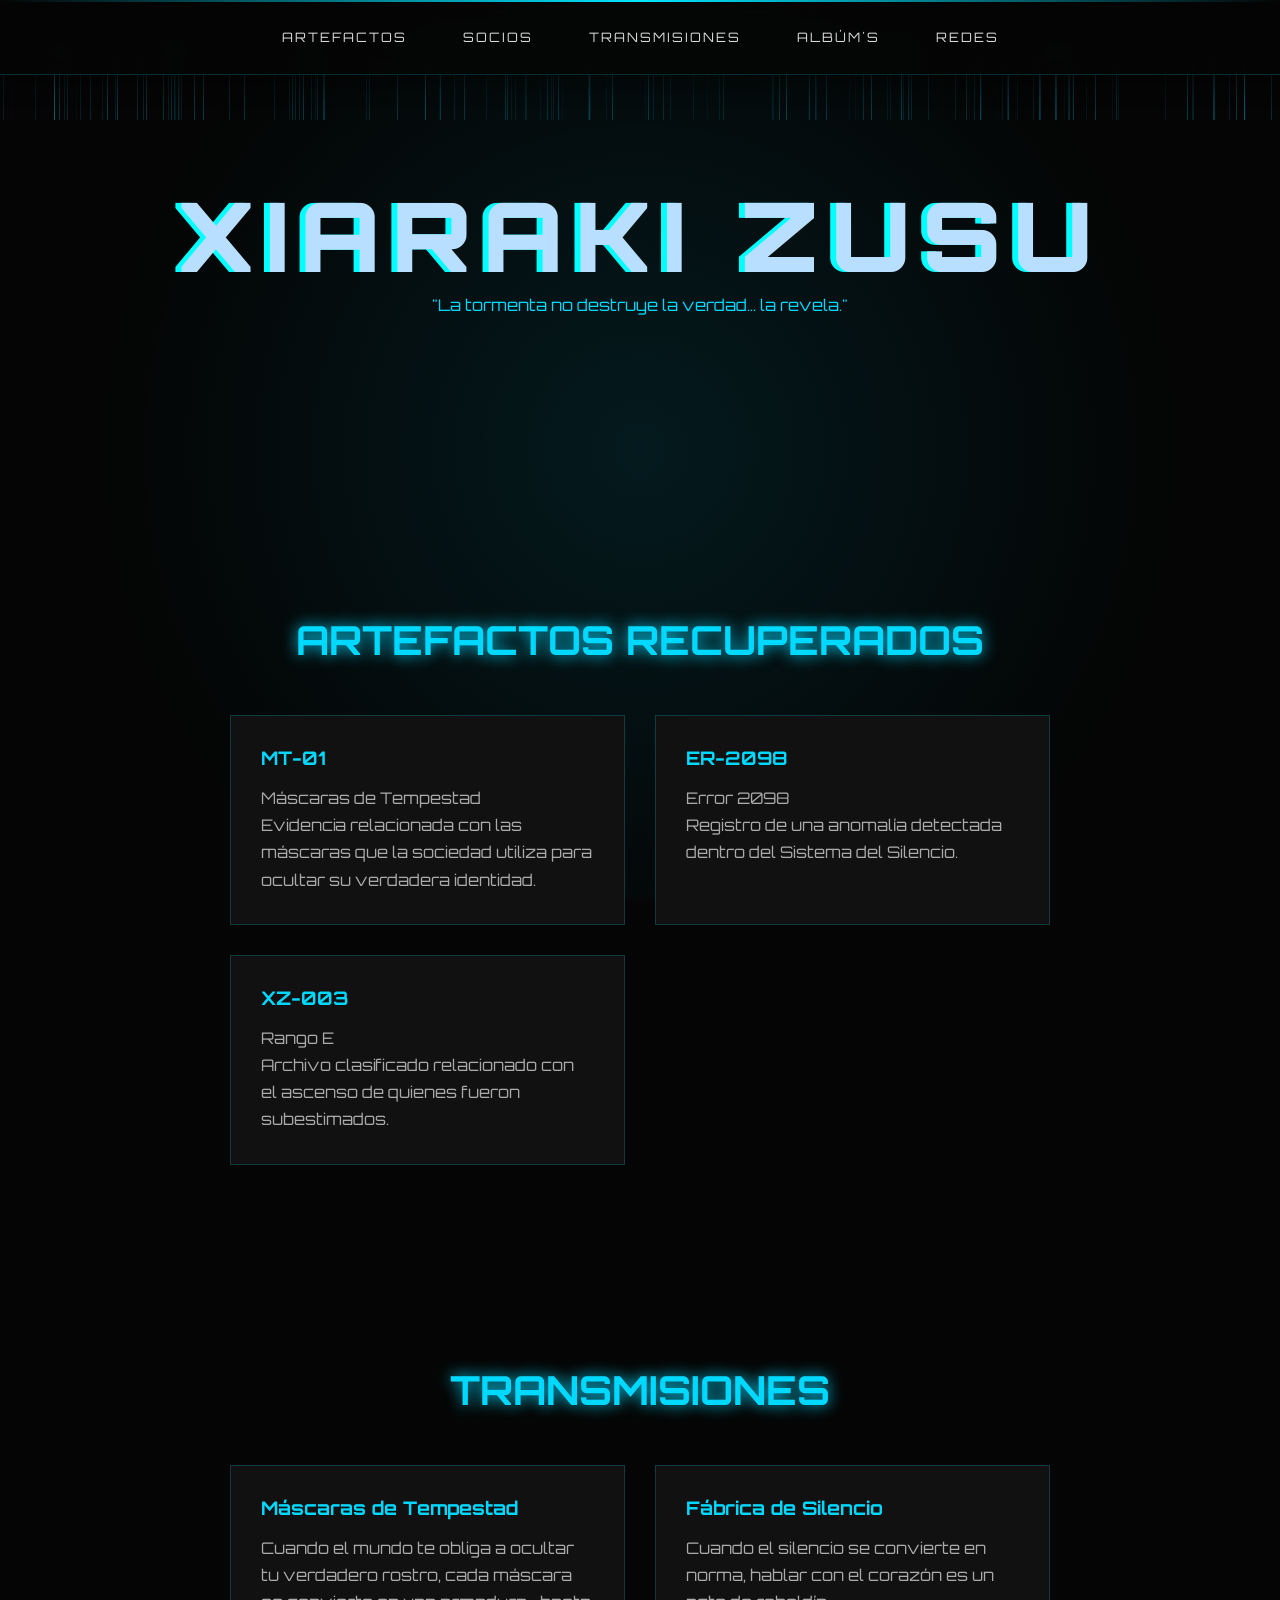
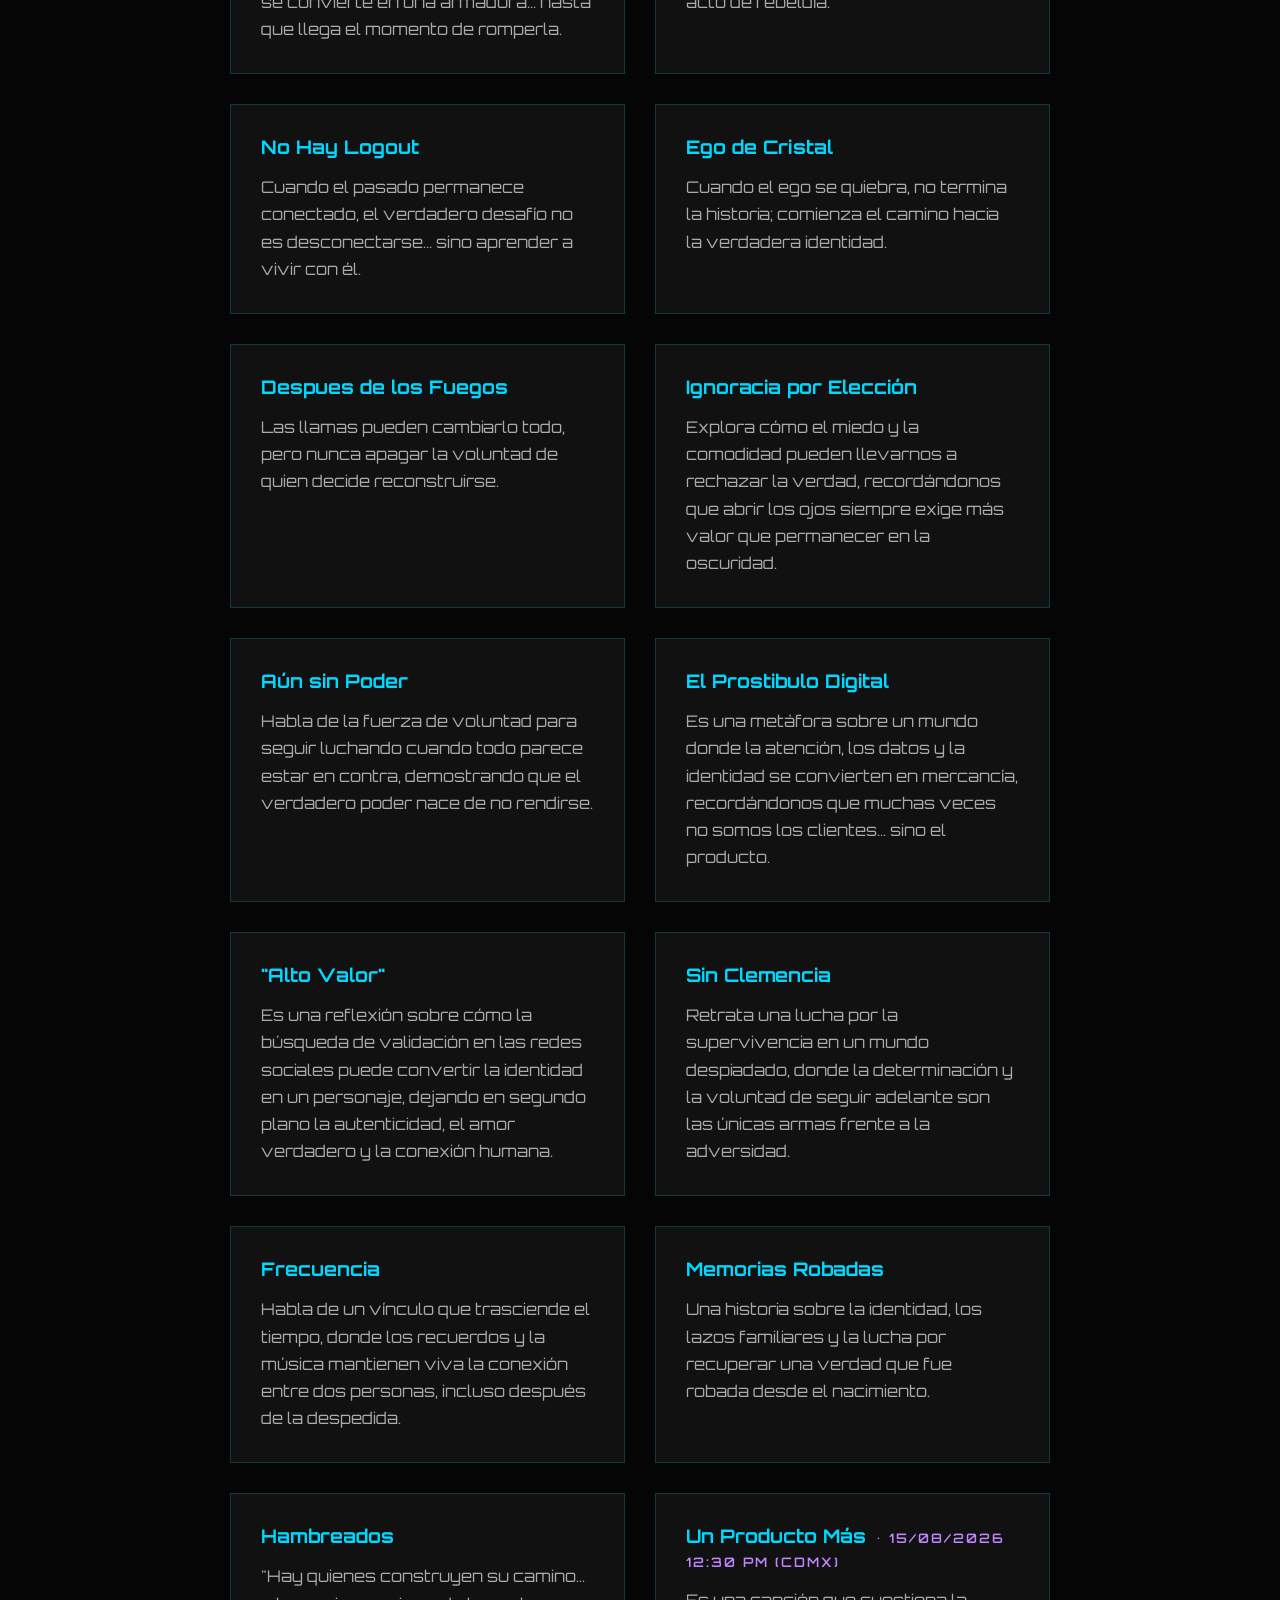
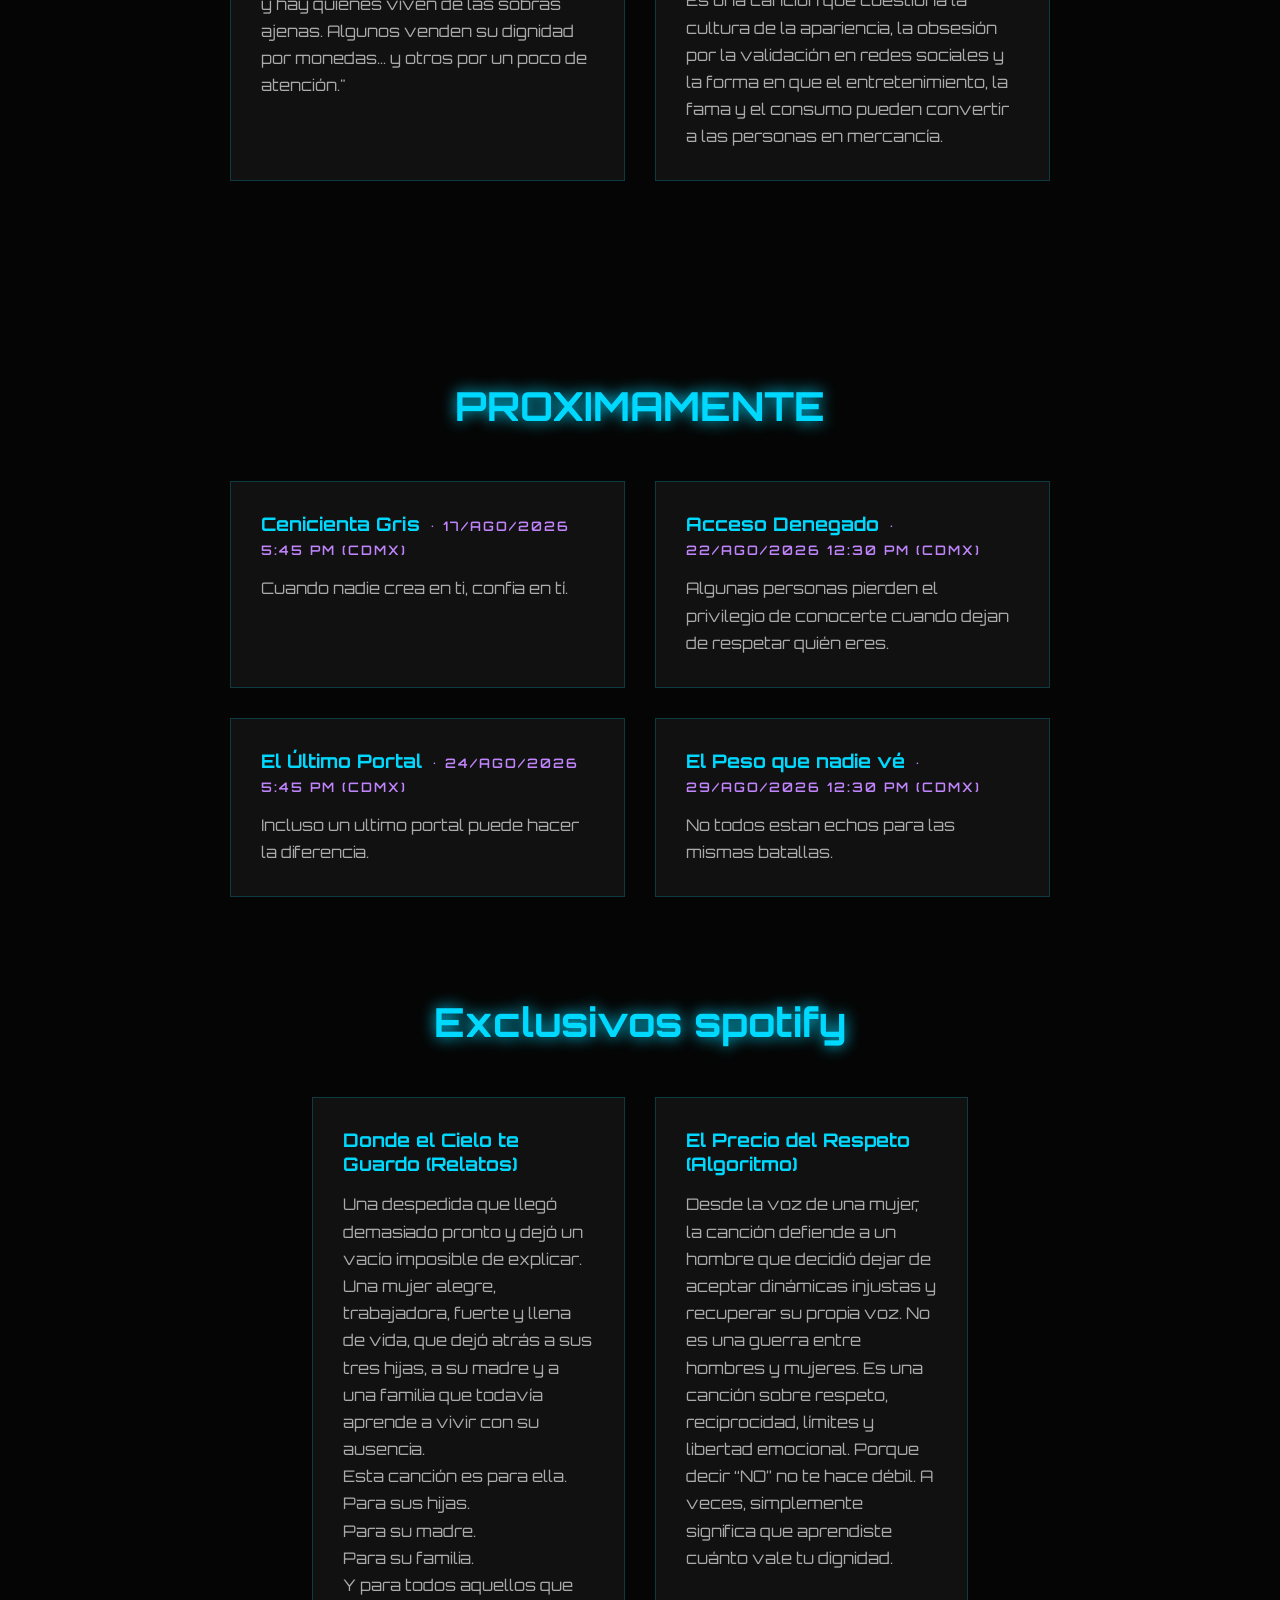
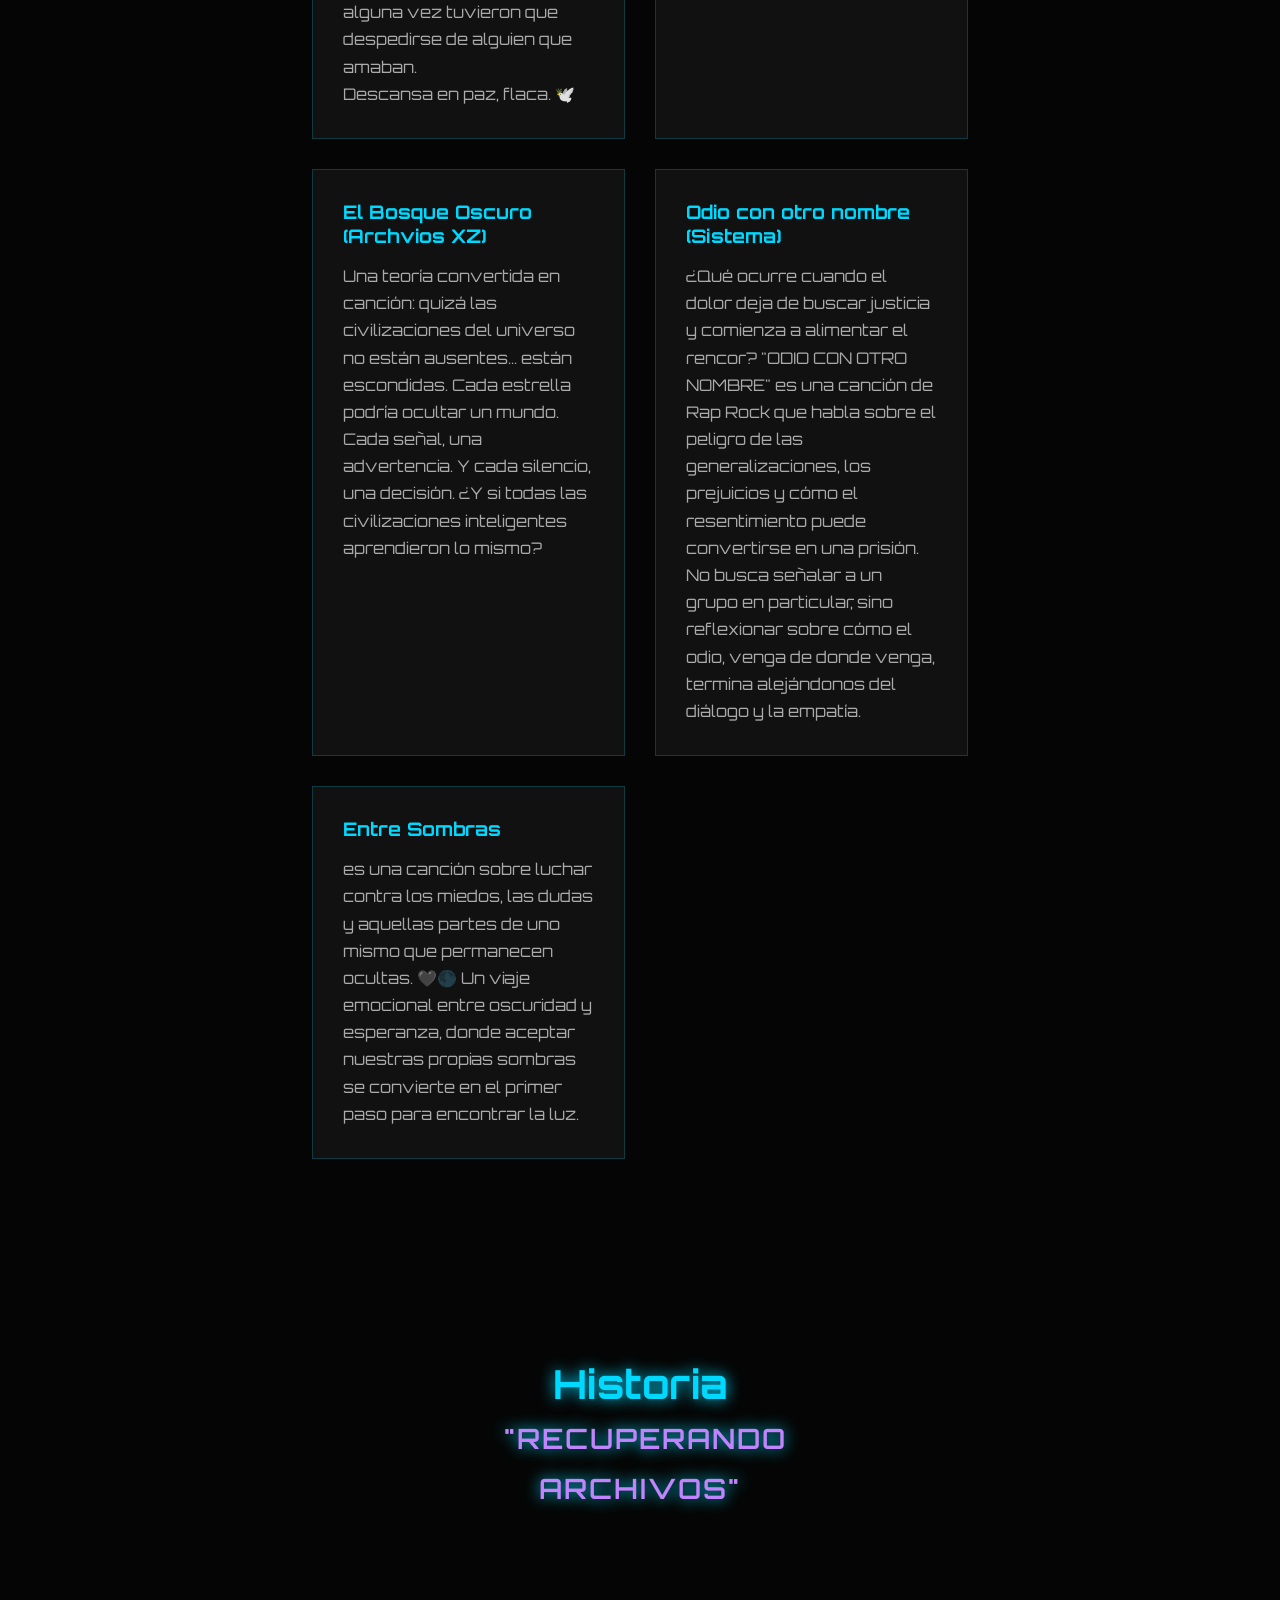
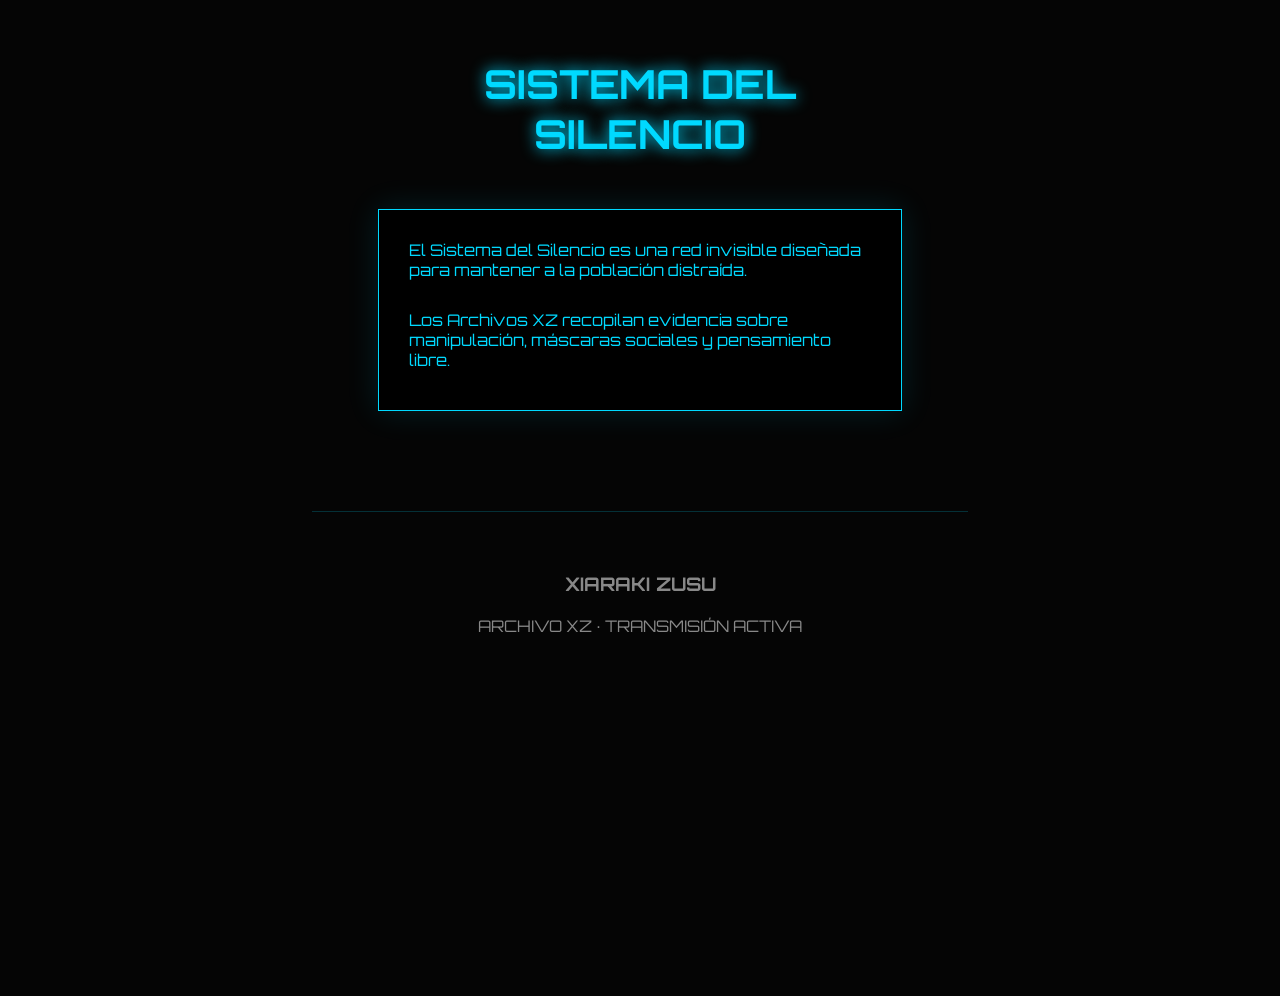
==== commit 8f4b0b50: "Update print statement from 'Hello' to 'Goodbye'" ====
--- a/1.html
+++ b/1.html
@@ -739,8 +739,6 @@
 
 </div>
 
-<div class="grid">
-
 <div class="card" onclick="window.open('https://youtu.be/n8kPL0plQQI?si=7dOehXlVDE8Rl2Fd', '_blank')">
 
     <h3>Hambreados</span></h3>
@@ -755,6 +753,16 @@
 
 </div>
 
+<div class="card" onclick="window.open('https://www.youtube.com/watch?v=Ae2TEpioWZU', '_blank')">
+
+    <h3>Un Producto Más<span class="coming-soon">• 15/08/2026 12:30 PM (CDMx)</span></h3>
+
+    <p>
+    Es una canción que cuestiona la cultura de la apariencia, 
+    la obsesión por la validación en redes sociales y la forma en que el 
+    entretenimiento, la fama y el consumo pueden convertir a las personas en mercancía. 
+
+    </div>
 </div>
 
 </section>
@@ -766,15 +774,6 @@
 </h2>
 
 <div class="grid">
-<div class="card" onclick="window.open('', '_blank')">
-
-    <h3>Un Producto Más<span class="coming-soon">• 15/08/2026 12:30 PM (CDMx)</span></h3>
-
-    <p>
-    No eres el cliente, eres el producto.
-    </p>
-
-    </div>
 
     <div class="card" onclick="window.open('', '_blank')">
 
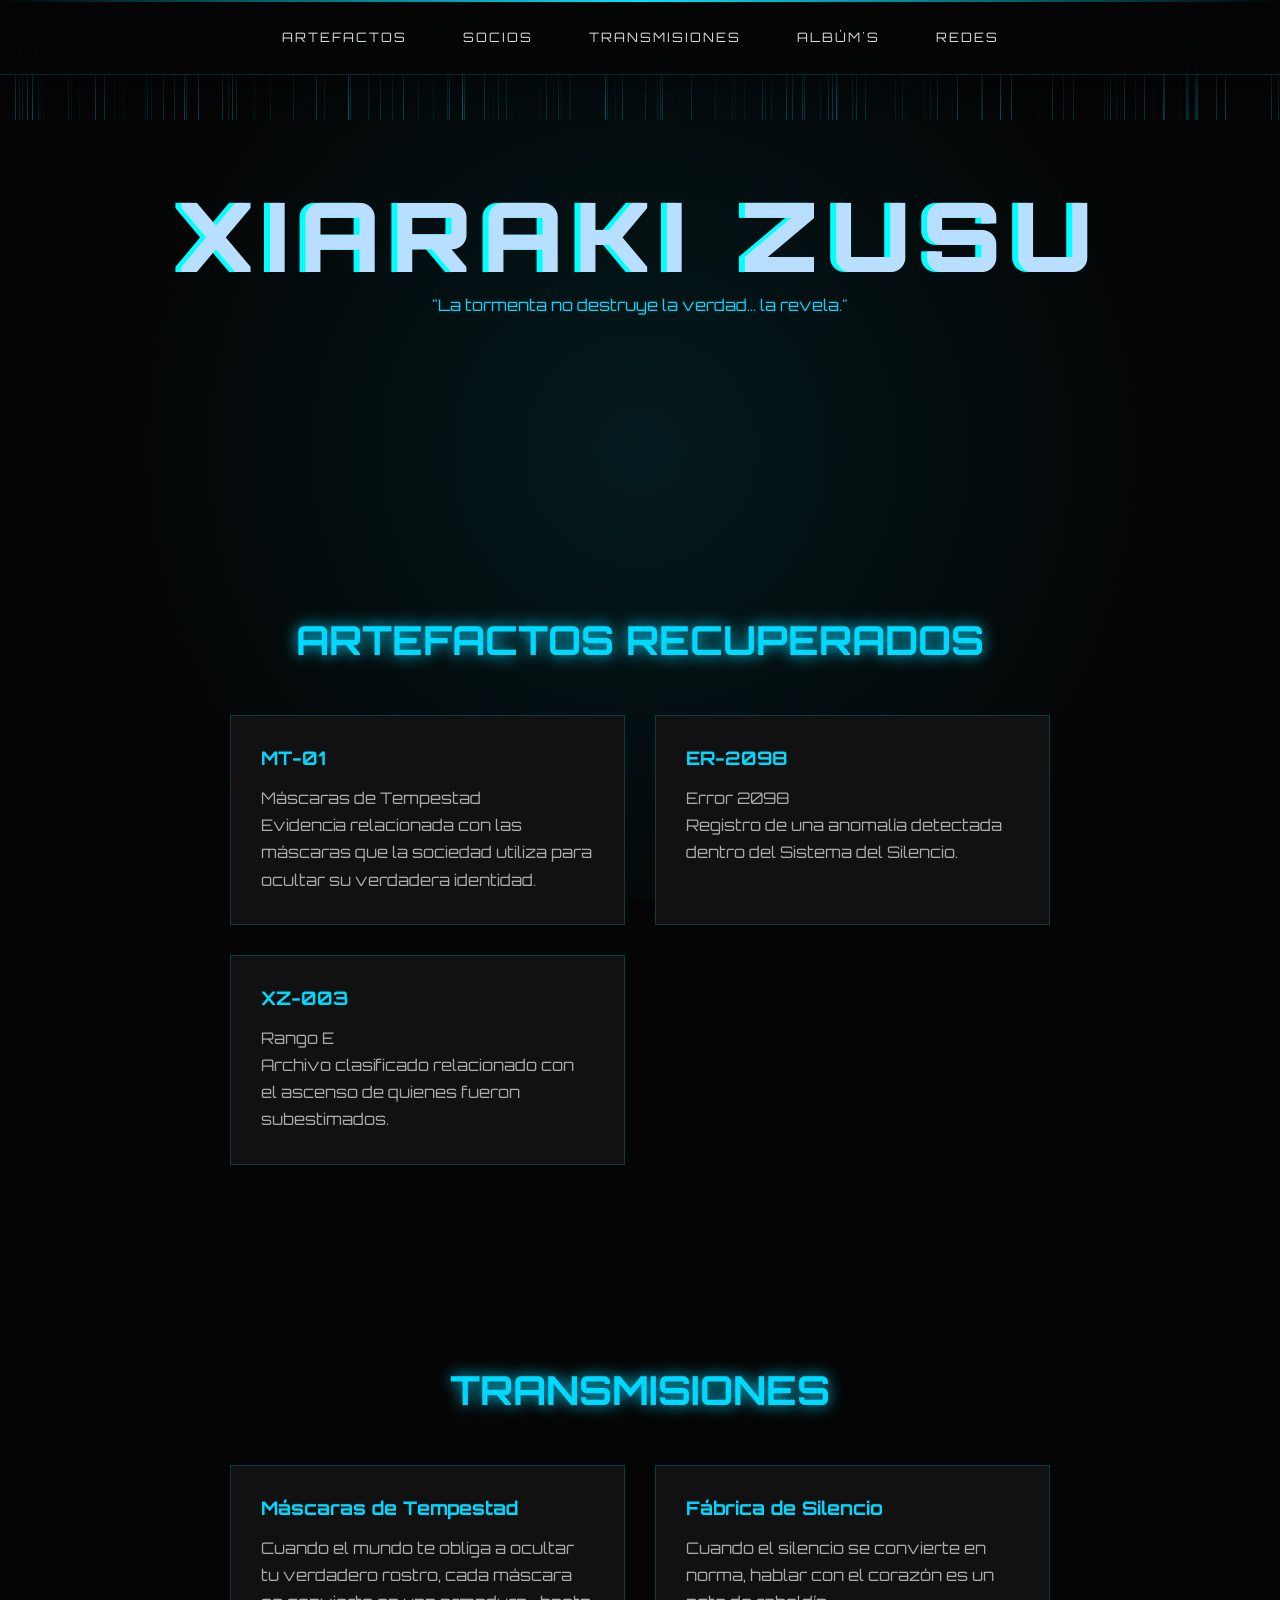
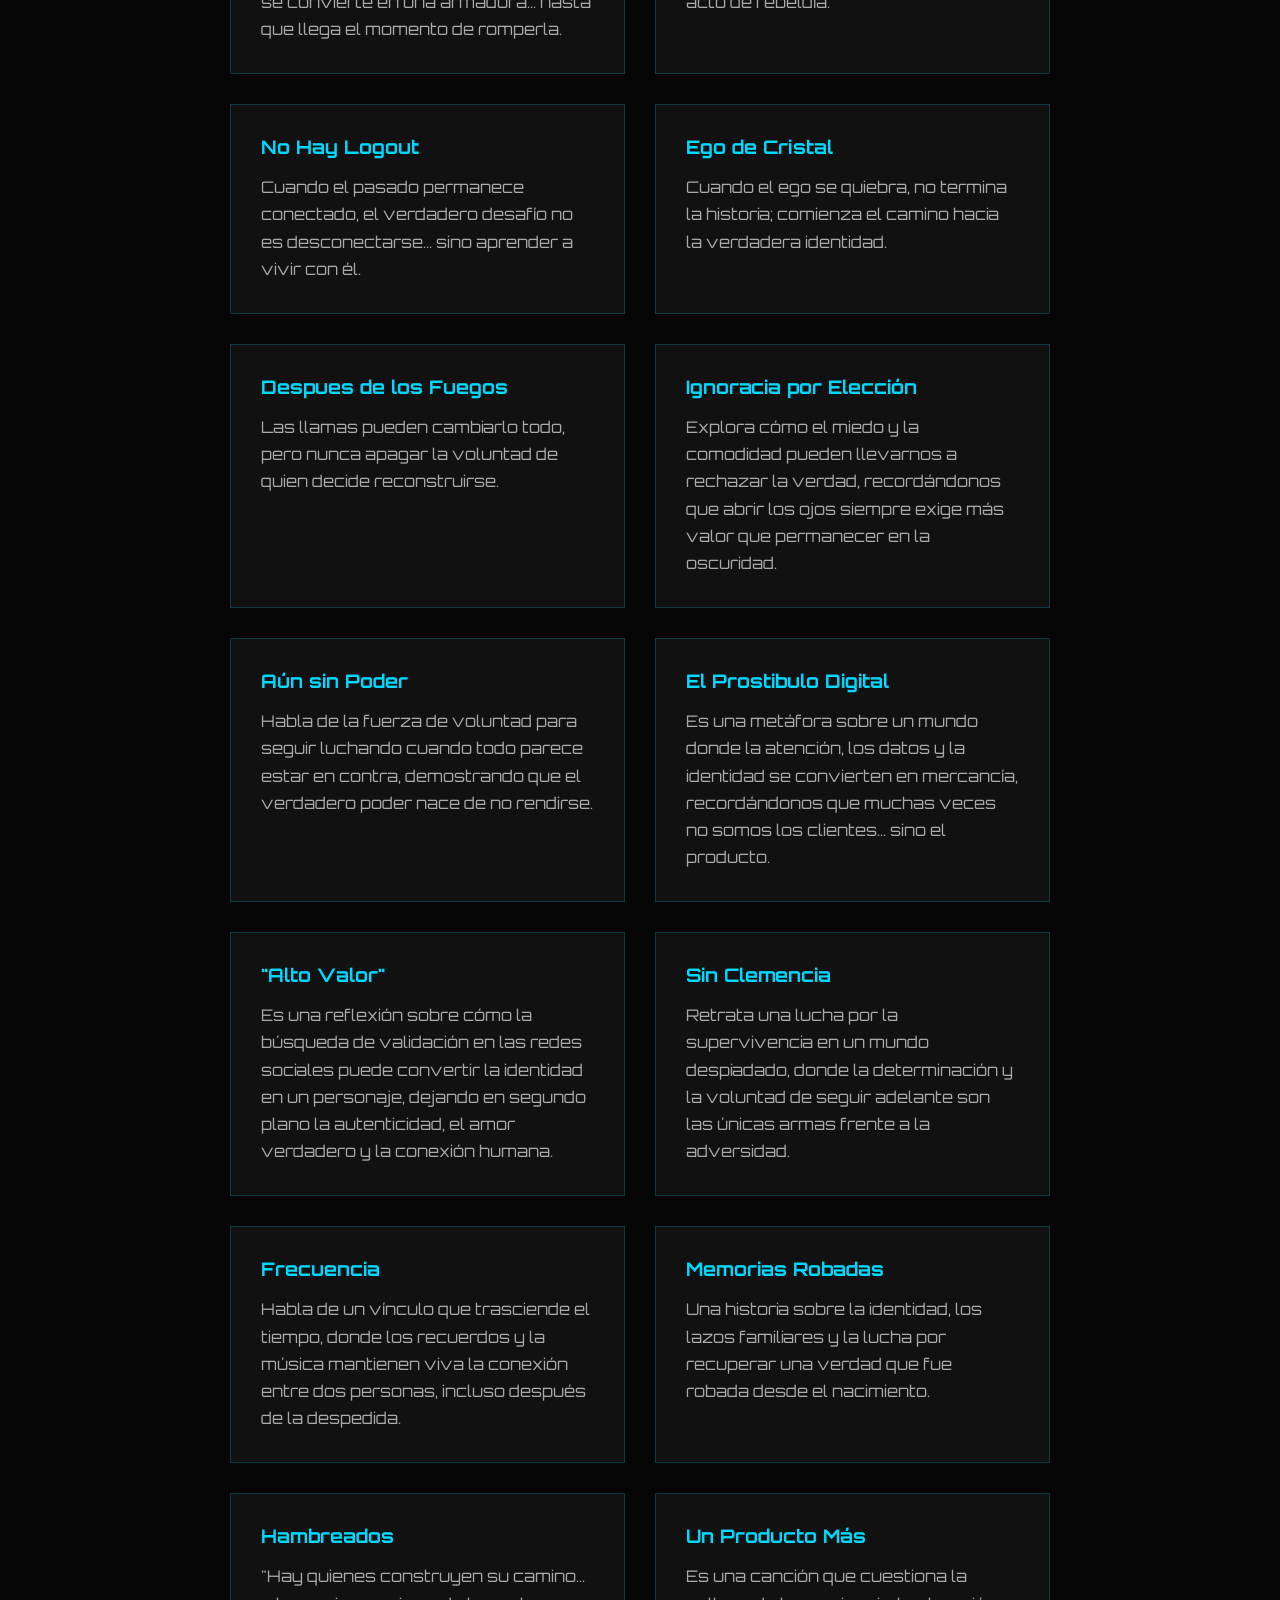
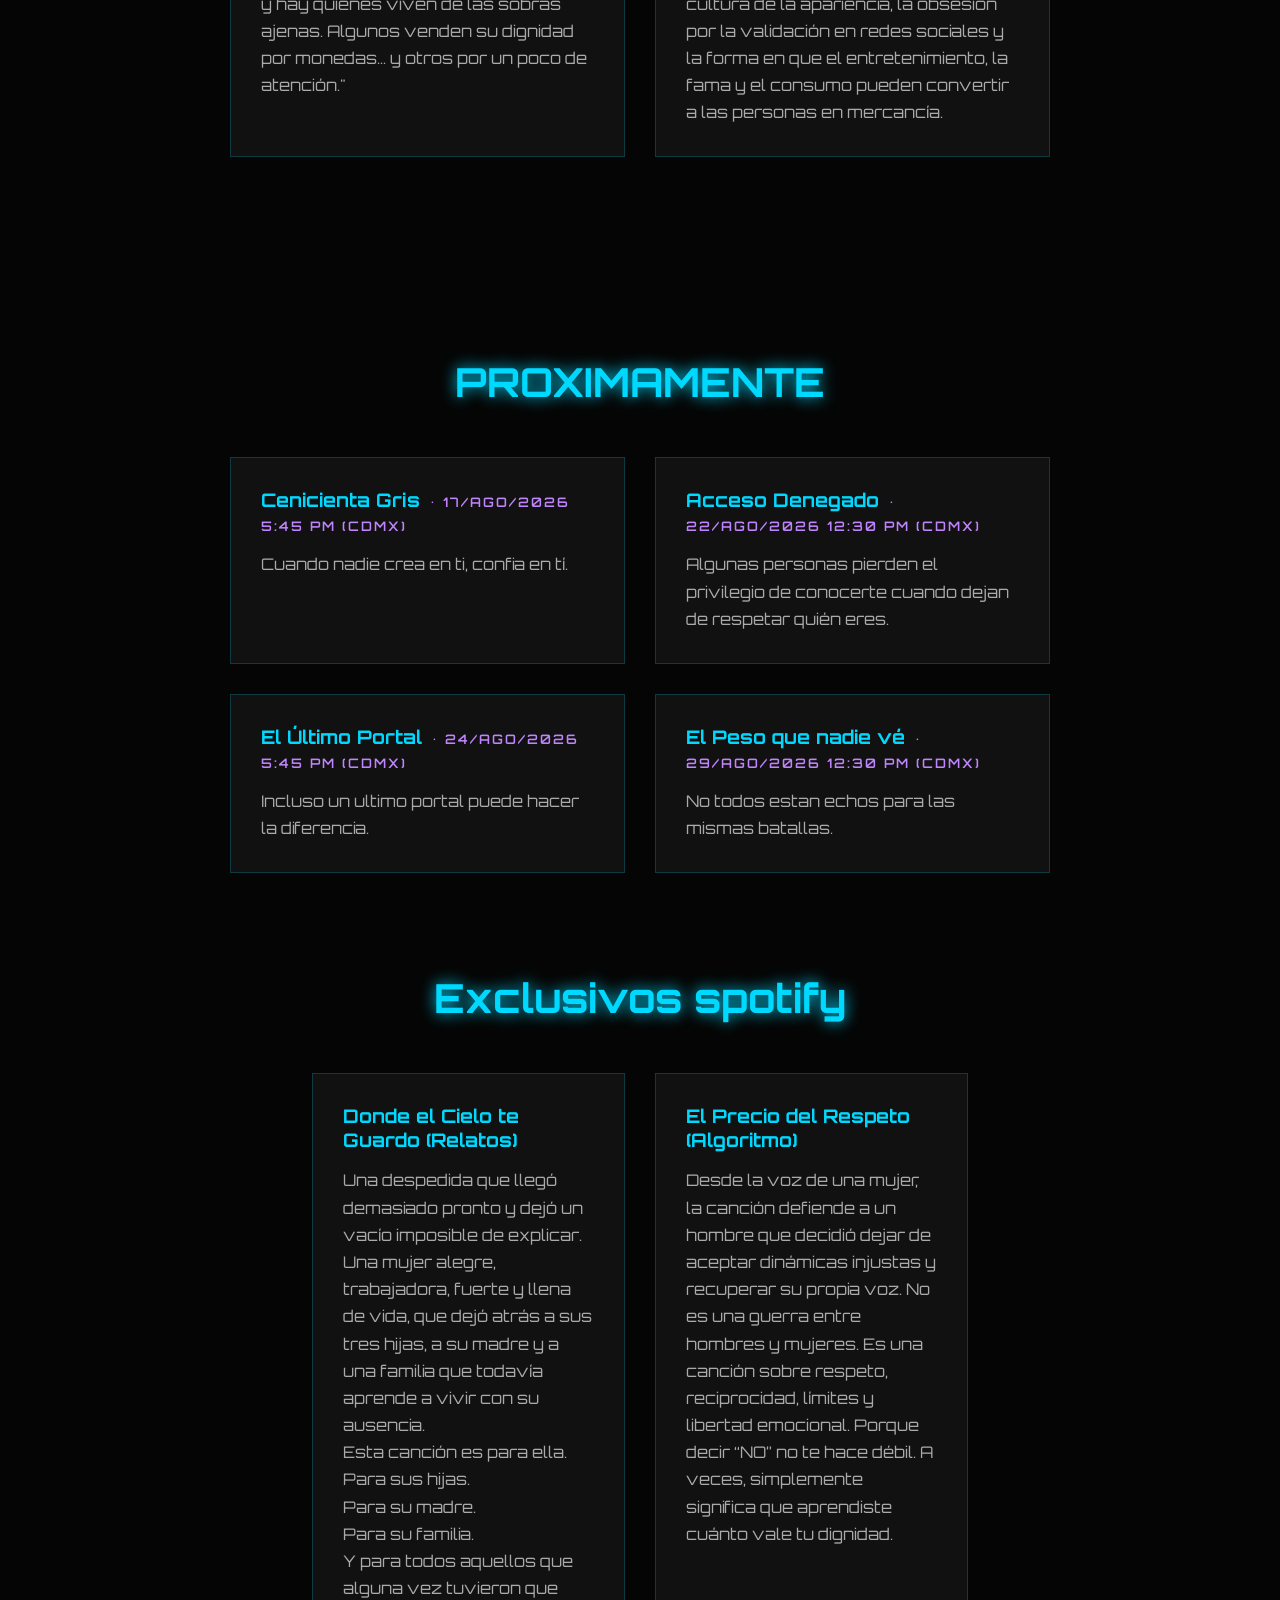
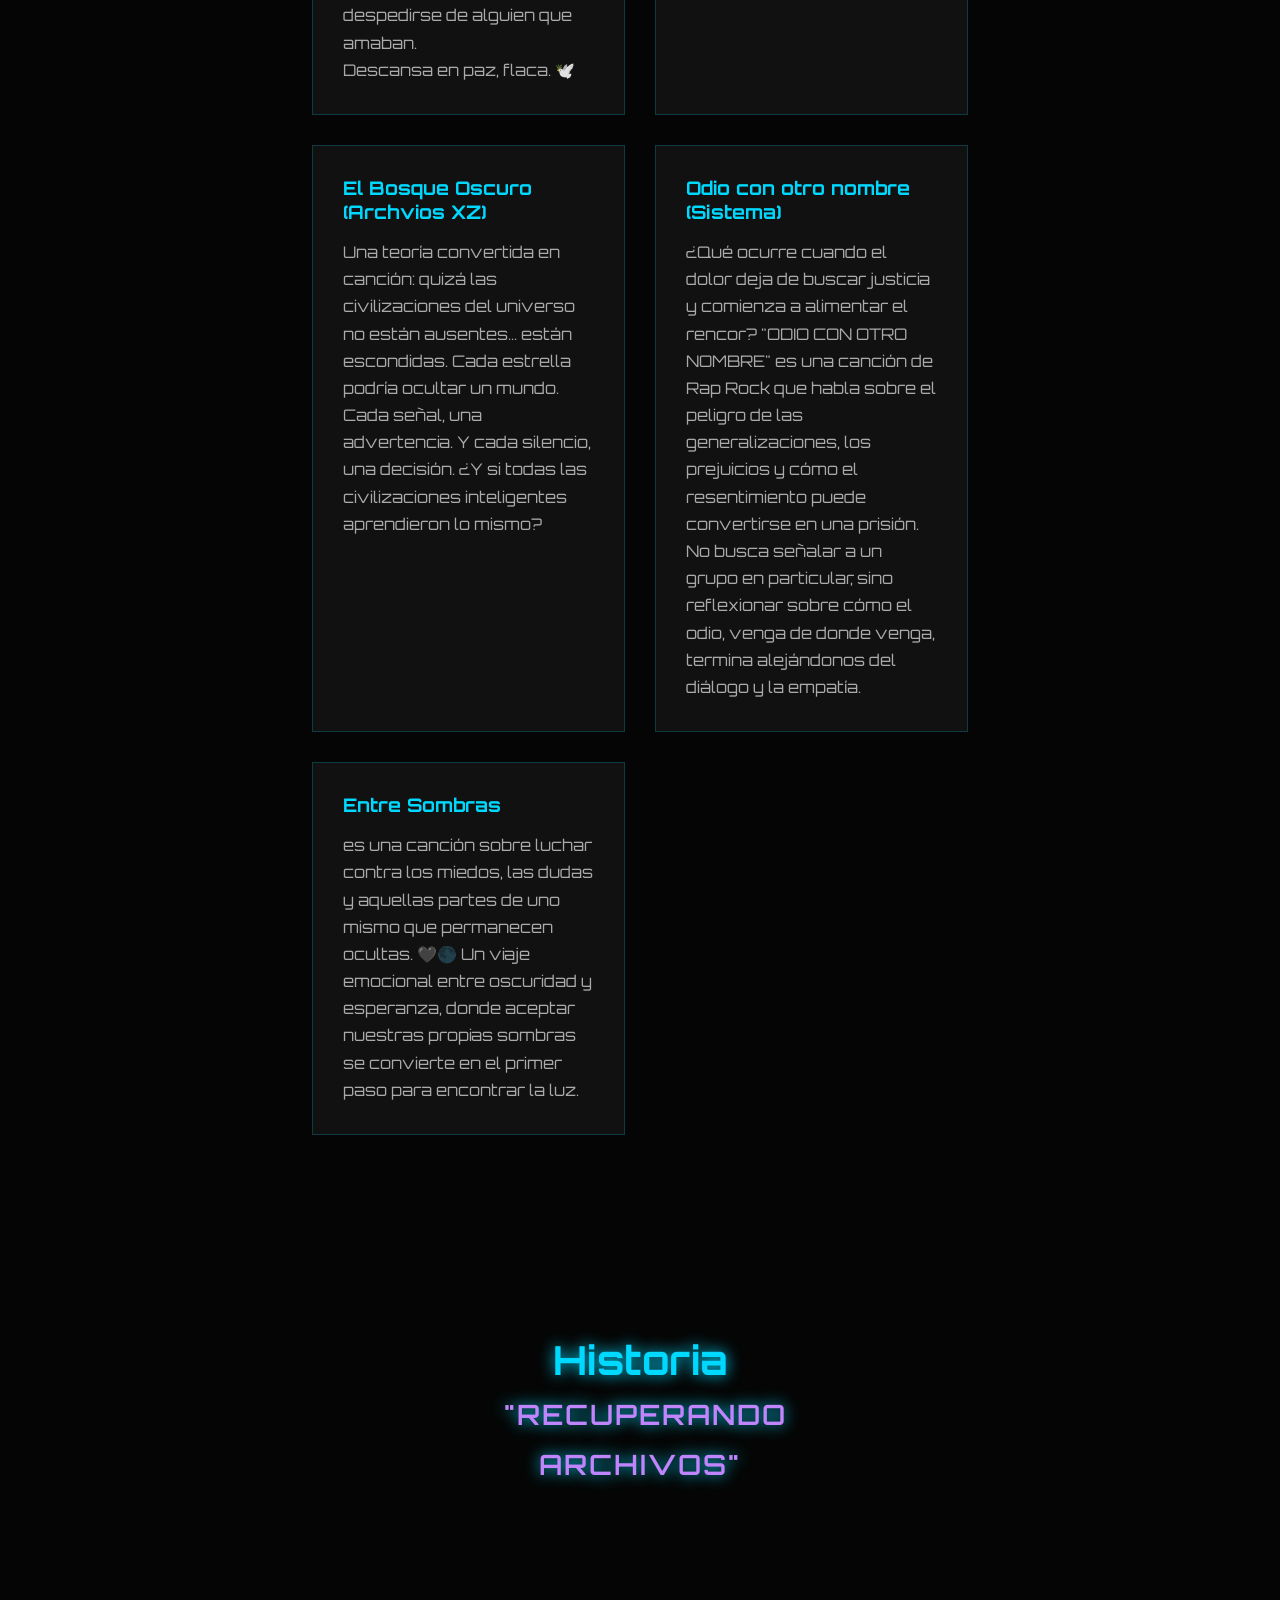
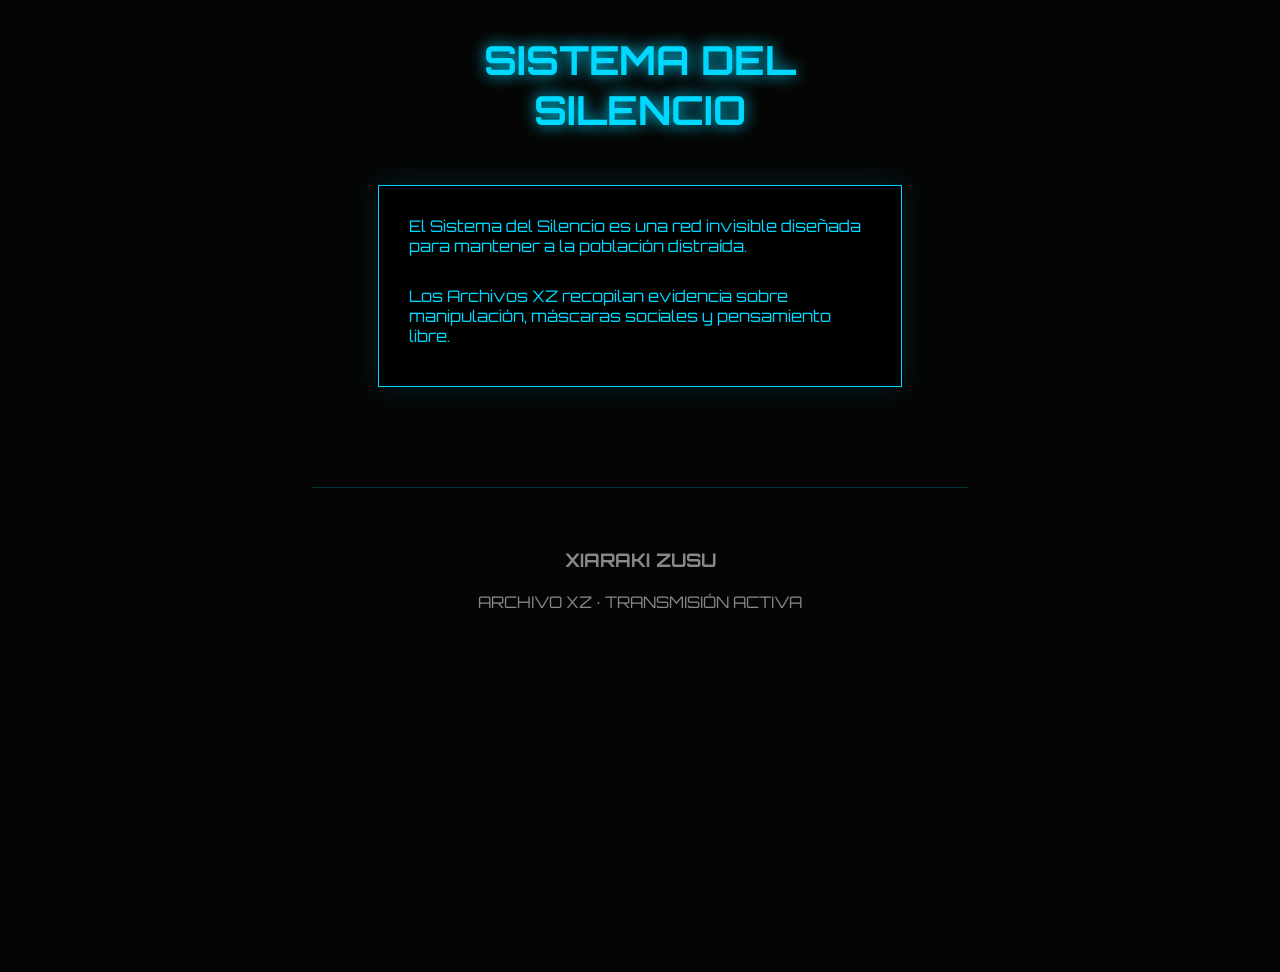
==== commit 6b07676d: "Update 1.html" ====
--- a/1.html
+++ b/1.html
@@ -755,7 +755,7 @@
 
 <div class="card" onclick="window.open('https://www.youtube.com/watch?v=Ae2TEpioWZU', '_blank')">
 
-    <h3>Un Producto Más<span class="coming-soon">• 15/08/2026 12:30 PM (CDMx)</span></h3>
+    <h3>Un Producto Más</h3>
 
     <p>
     Es una canción que cuestiona la cultura de la apariencia, 
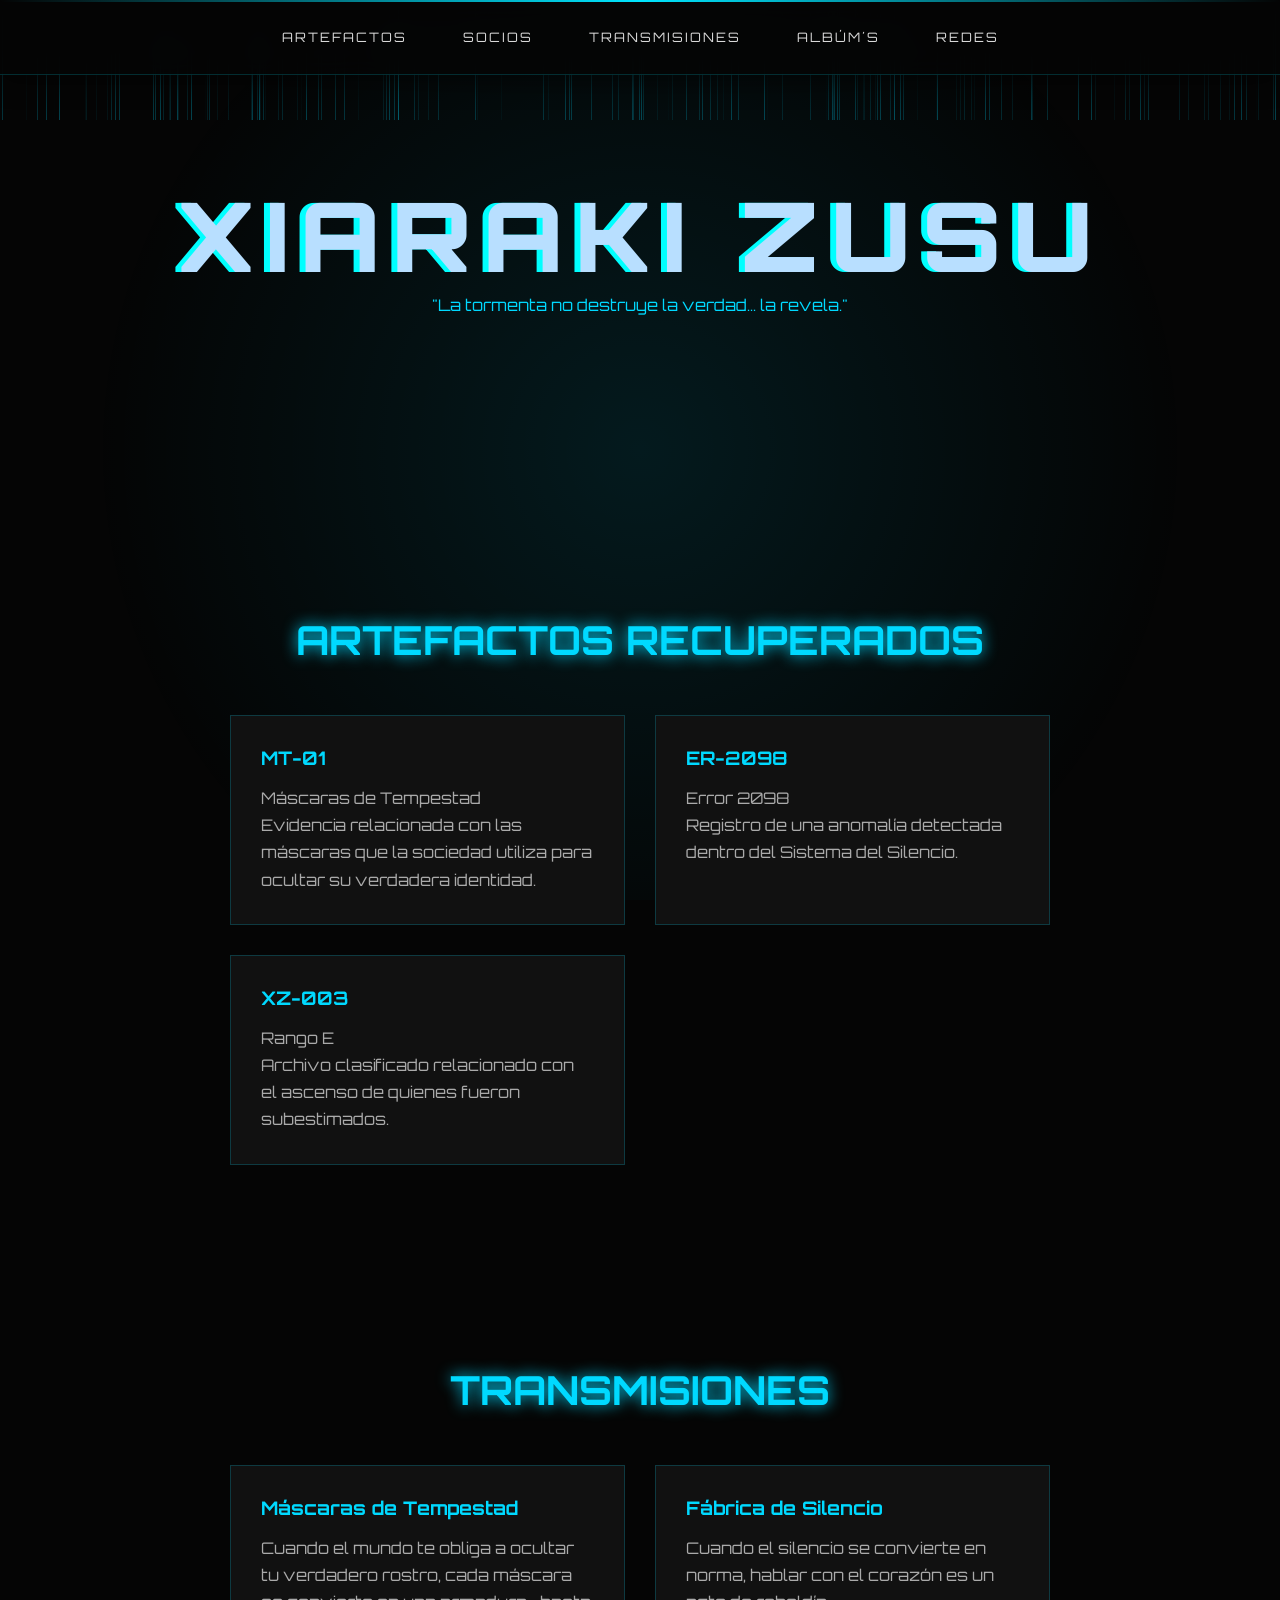
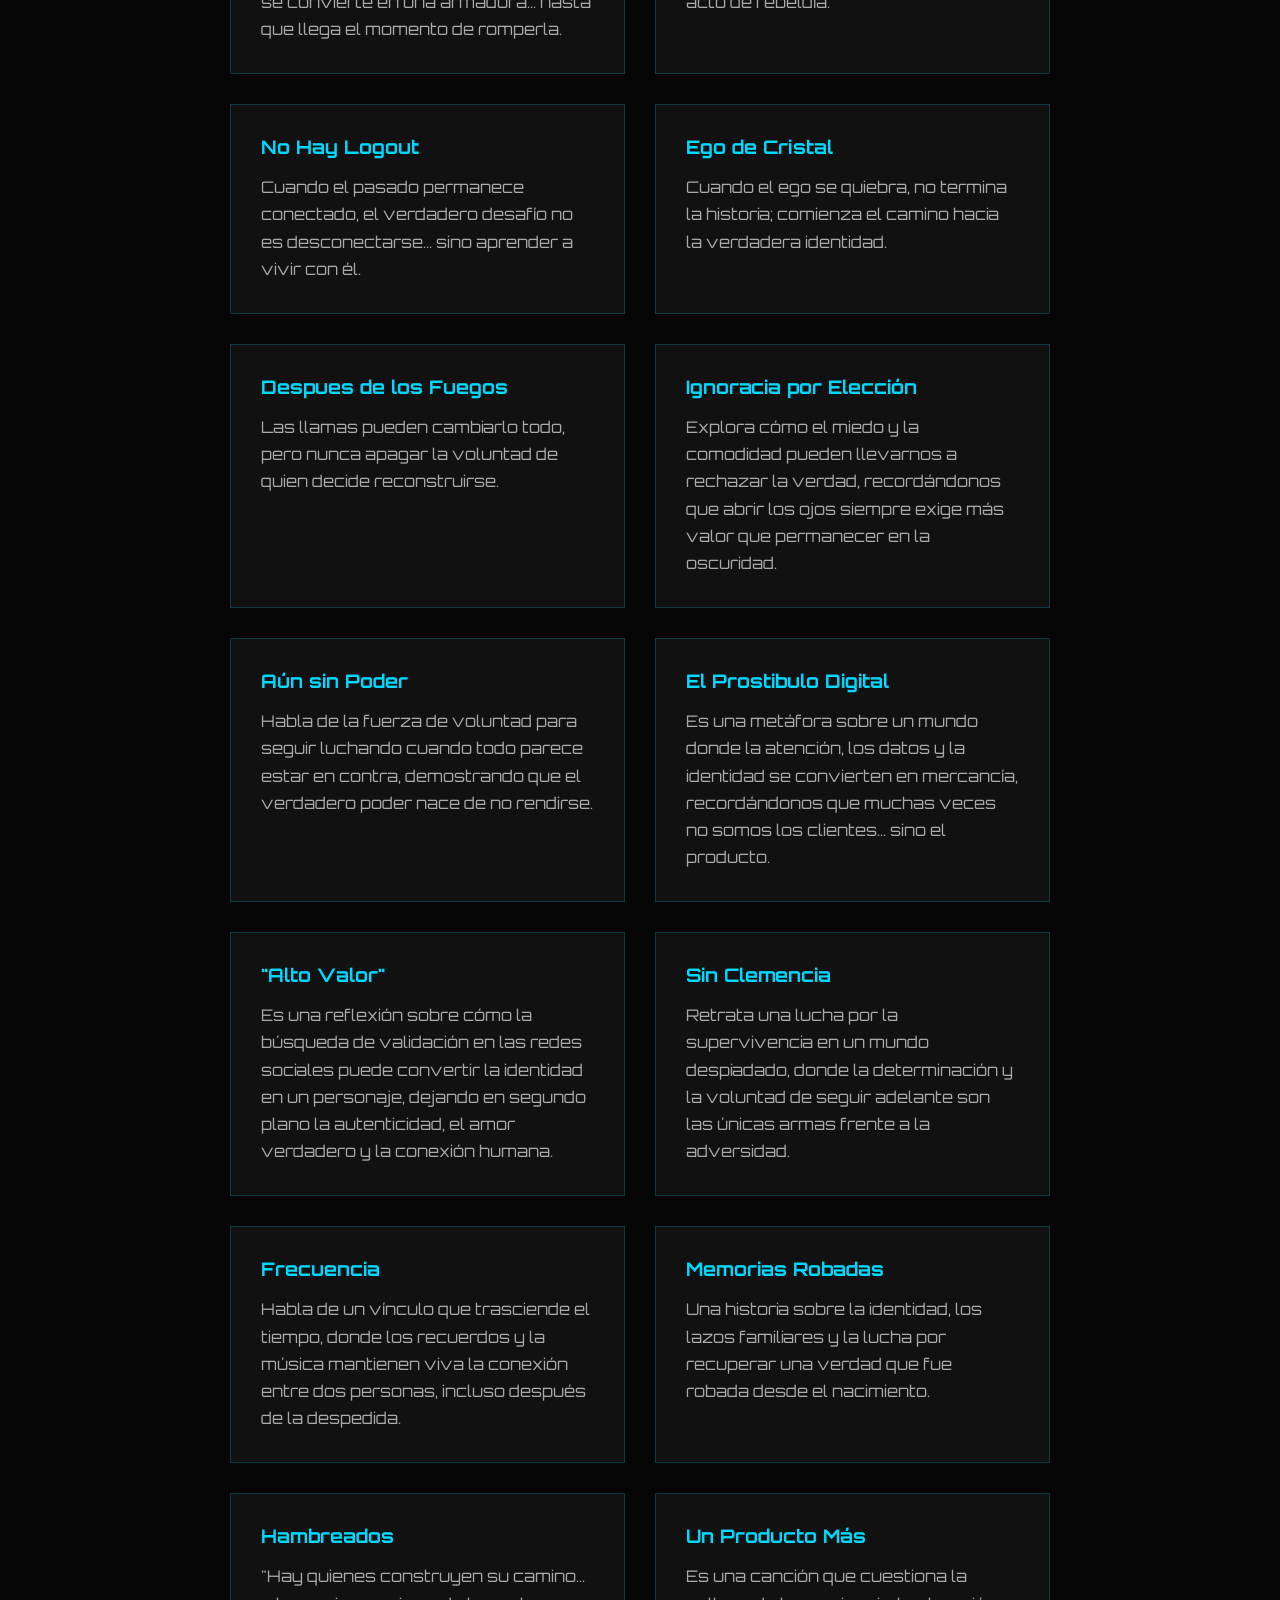
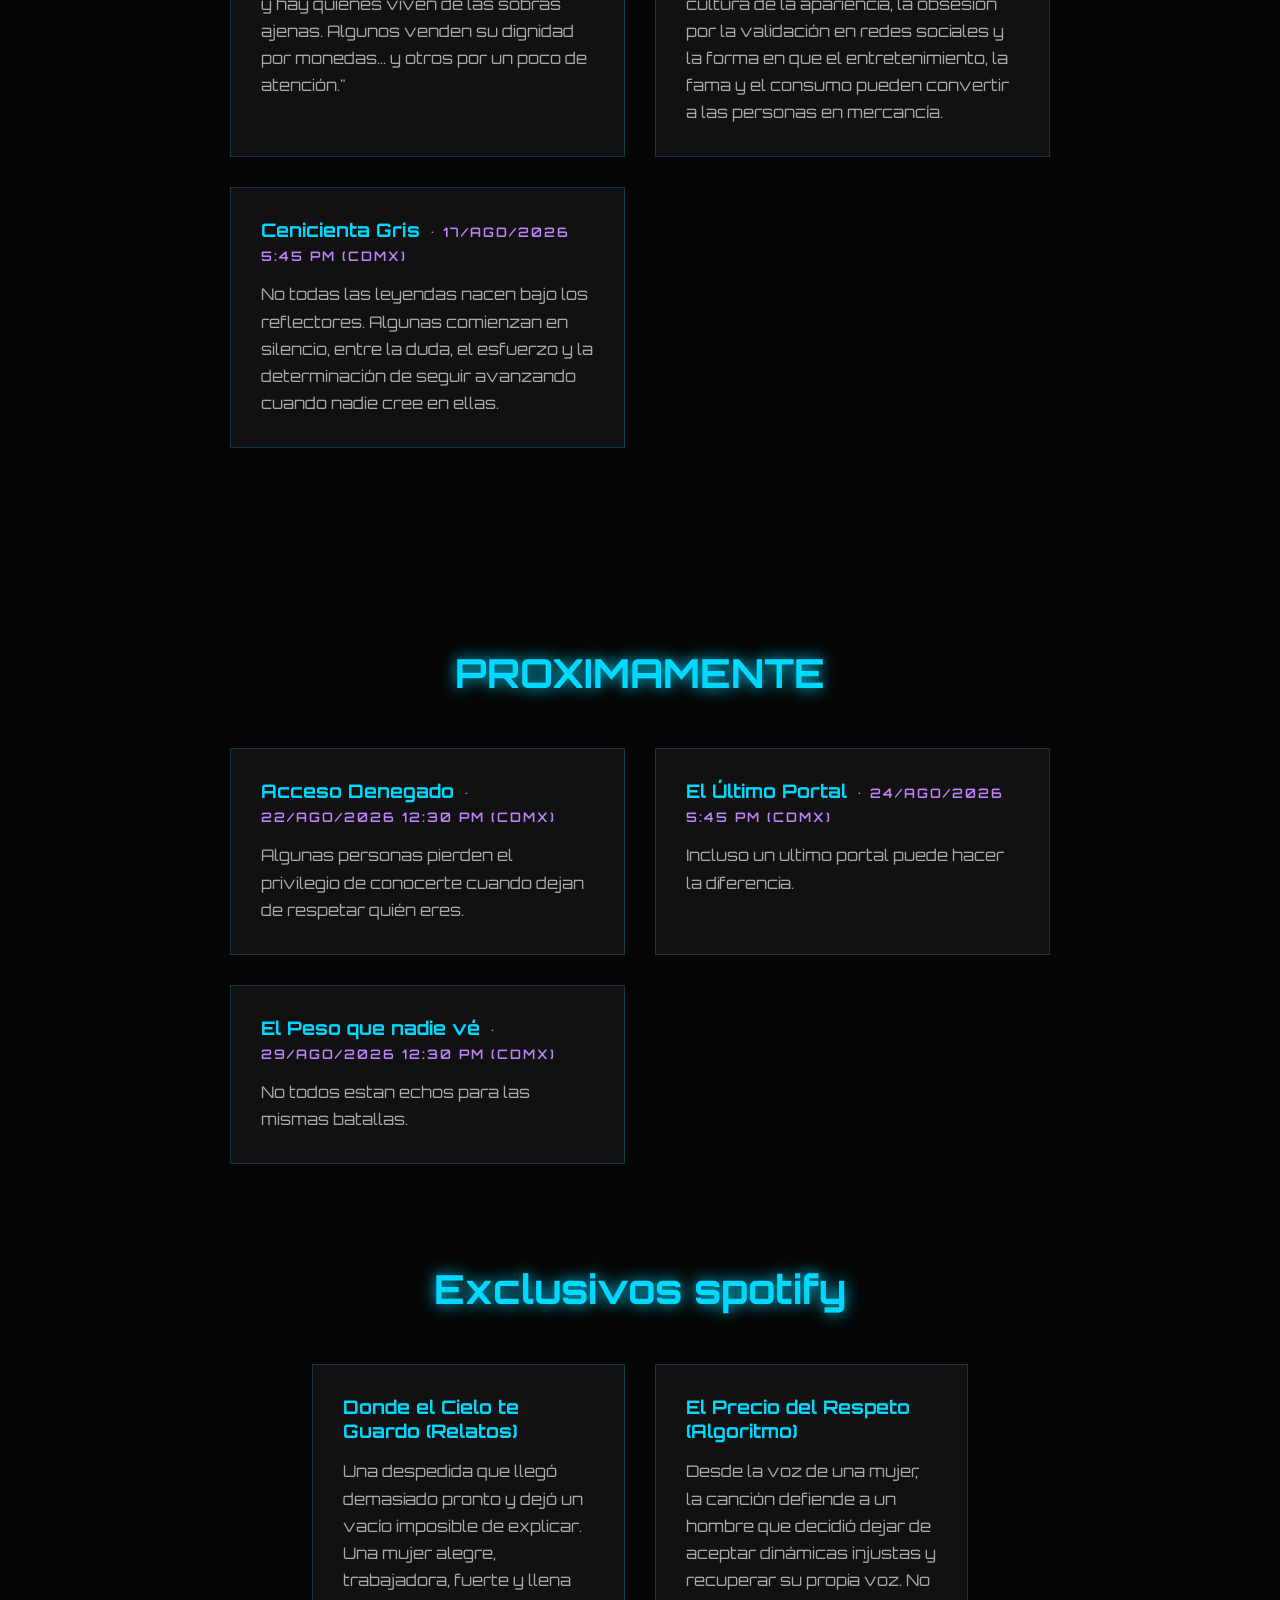
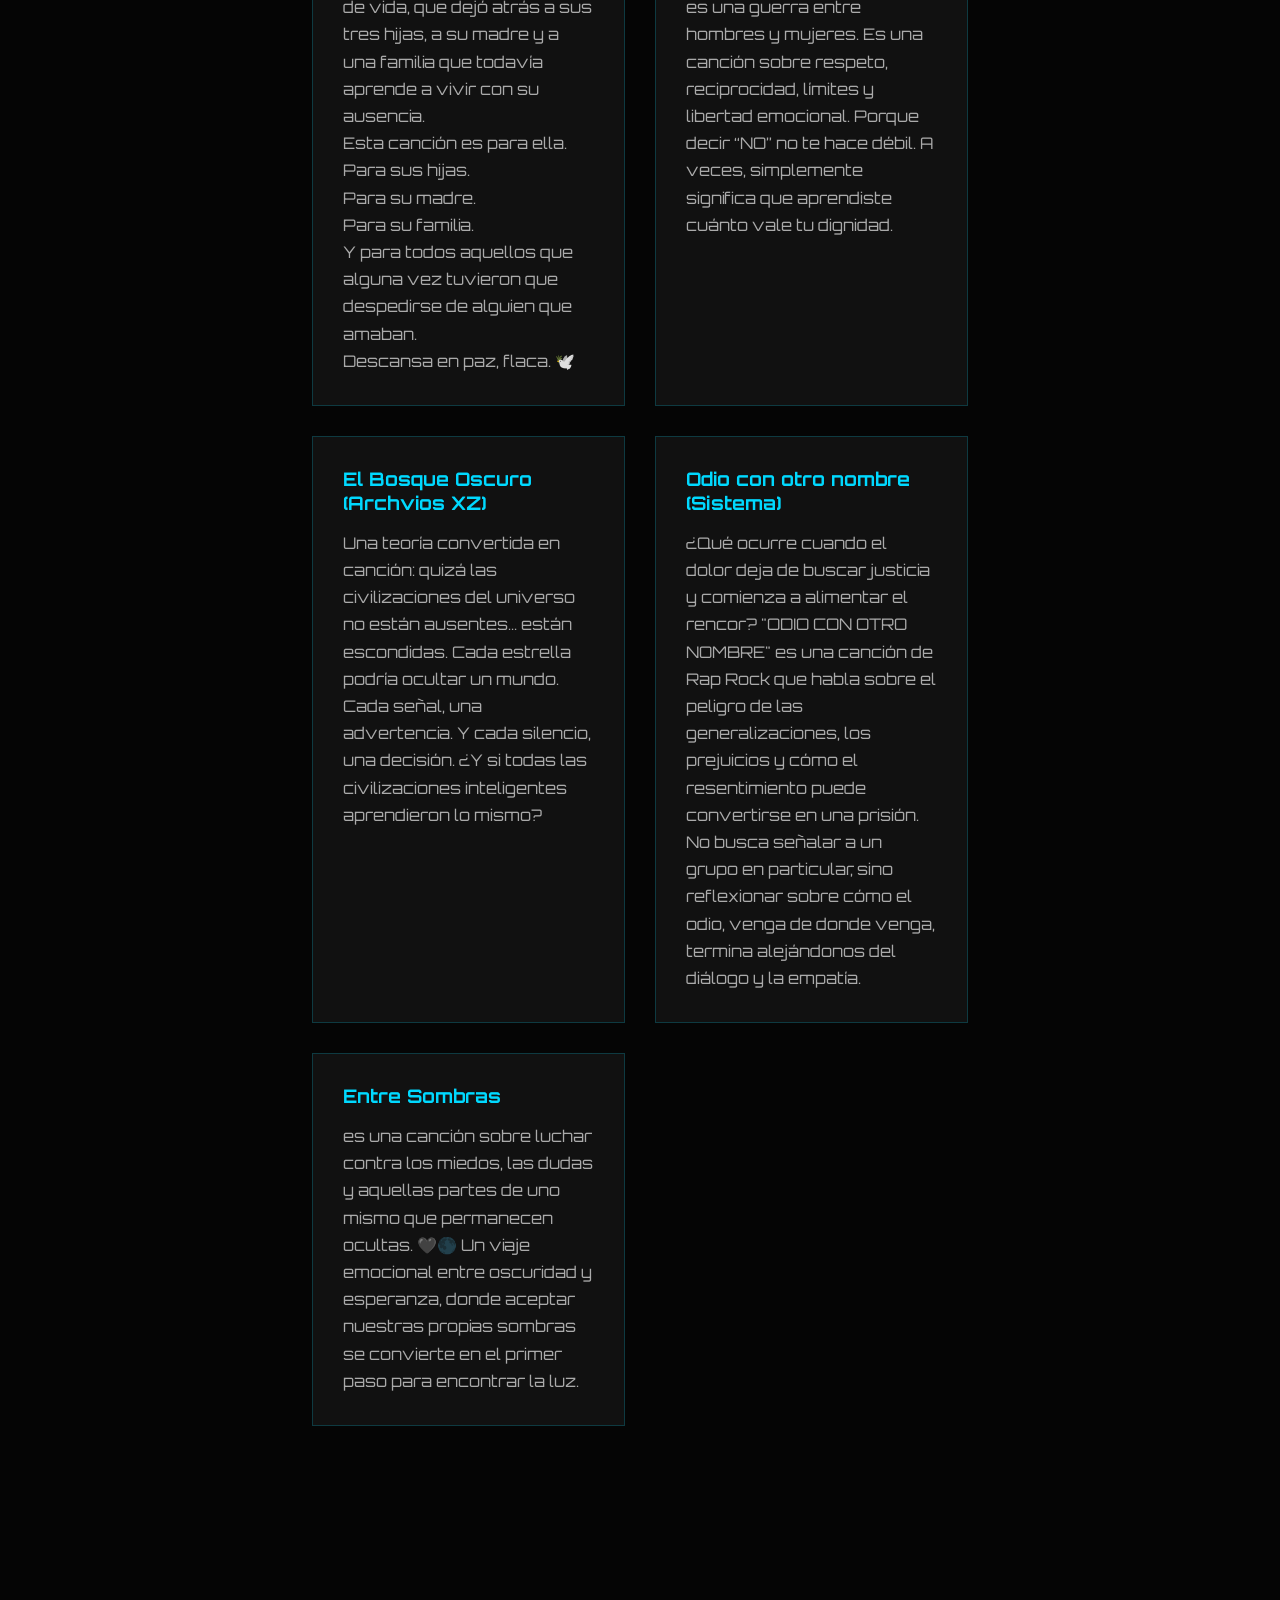
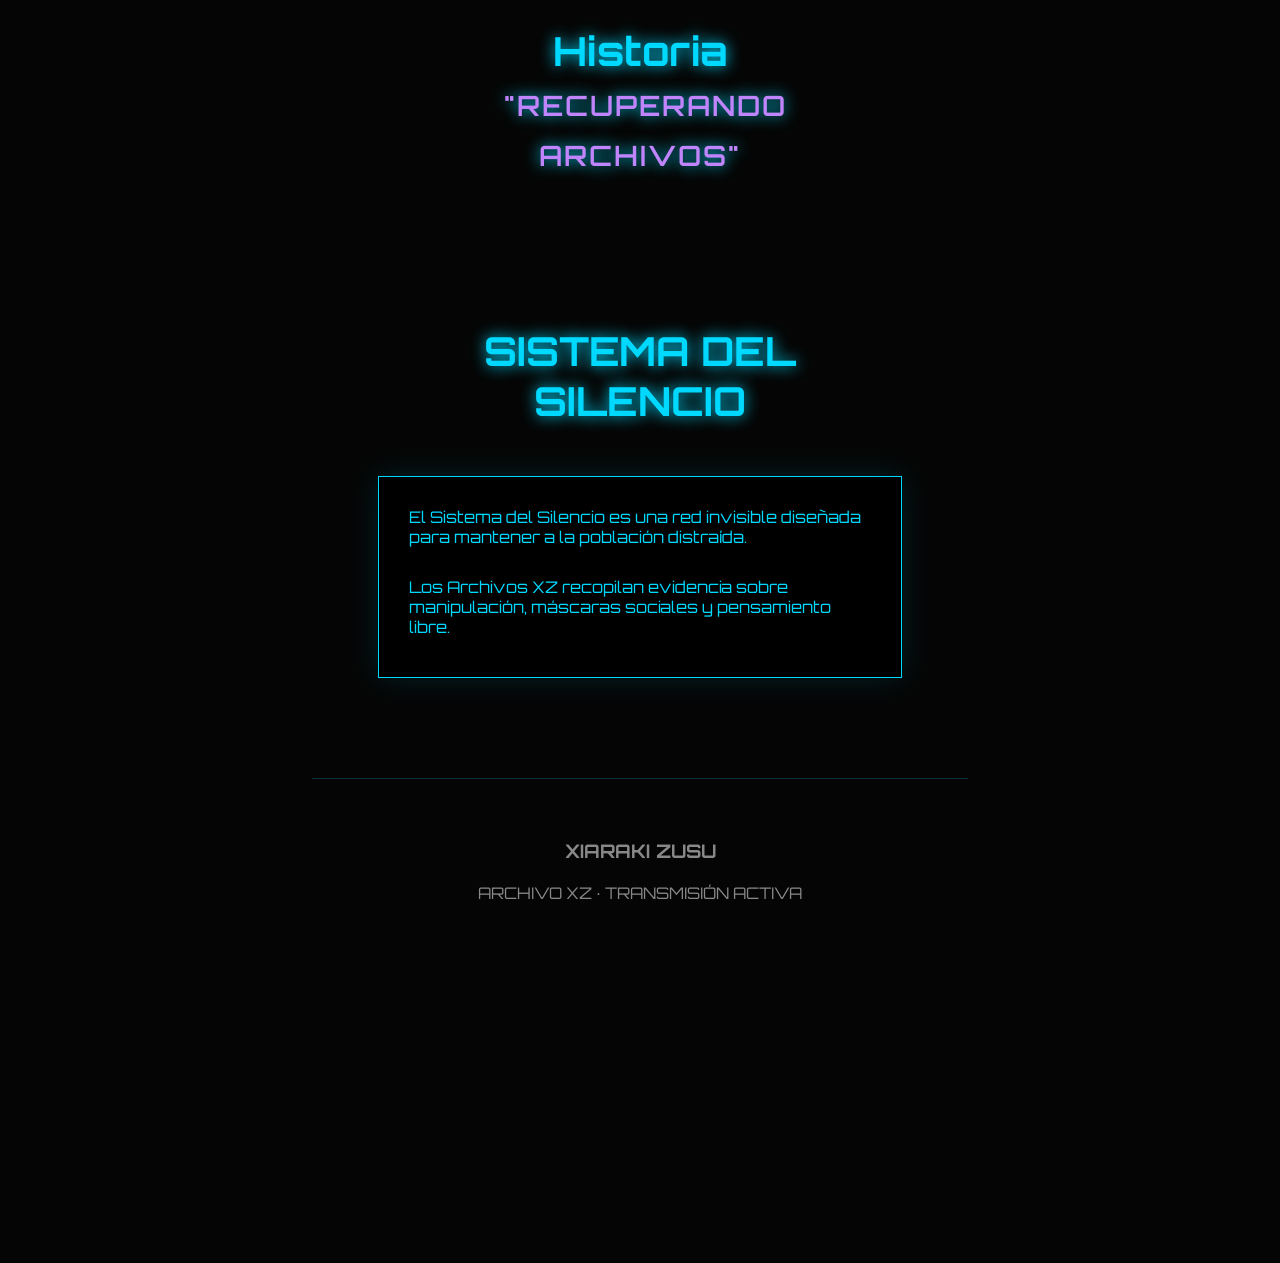
==== commit 97f0f919: "Change greeting from 'Hello' to 'Goodbye'" ====
--- a/1.html
+++ b/1.html
@@ -763,6 +763,19 @@
     entretenimiento, la fama y el consumo pueden convertir a las personas en mercancía. 
 
     </div>
+
+    <div class="card" onclick="window.open('https://www.youtube.com/watch?v=nTUS9kb-4Cs', '_blank')">
+
+    <h3>Cenicienta Gris<span class="coming-soon">• 17/Ago/2026 5:45 PM (CDMX)</span></h3>
+
+    <p>
+    No todas las leyendas nacen bajo los reflectores.
+
+    Algunas comienzan en silencio, entre la duda, el esfuerzo 
+    y la determinación de seguir avanzando cuando nadie cree en ellas.
+    </p>
+
+    </div>
 </div>
 
 </section>
@@ -774,16 +787,6 @@
 </h2>
 
 <div class="grid">
-
-    <div class="card" onclick="window.open('', '_blank')">
-
-    <h3>Cenicienta Gris<span class="coming-soon">• 17/Ago/2026 5:45 PM (CDMX)</span></h3>
-
-    <p>
-    Cuando nadie crea en ti, confia en tí.
-    </p>
-
-    </div>
 
     <div class="card" onclick="window.open('', '_blank')">
 
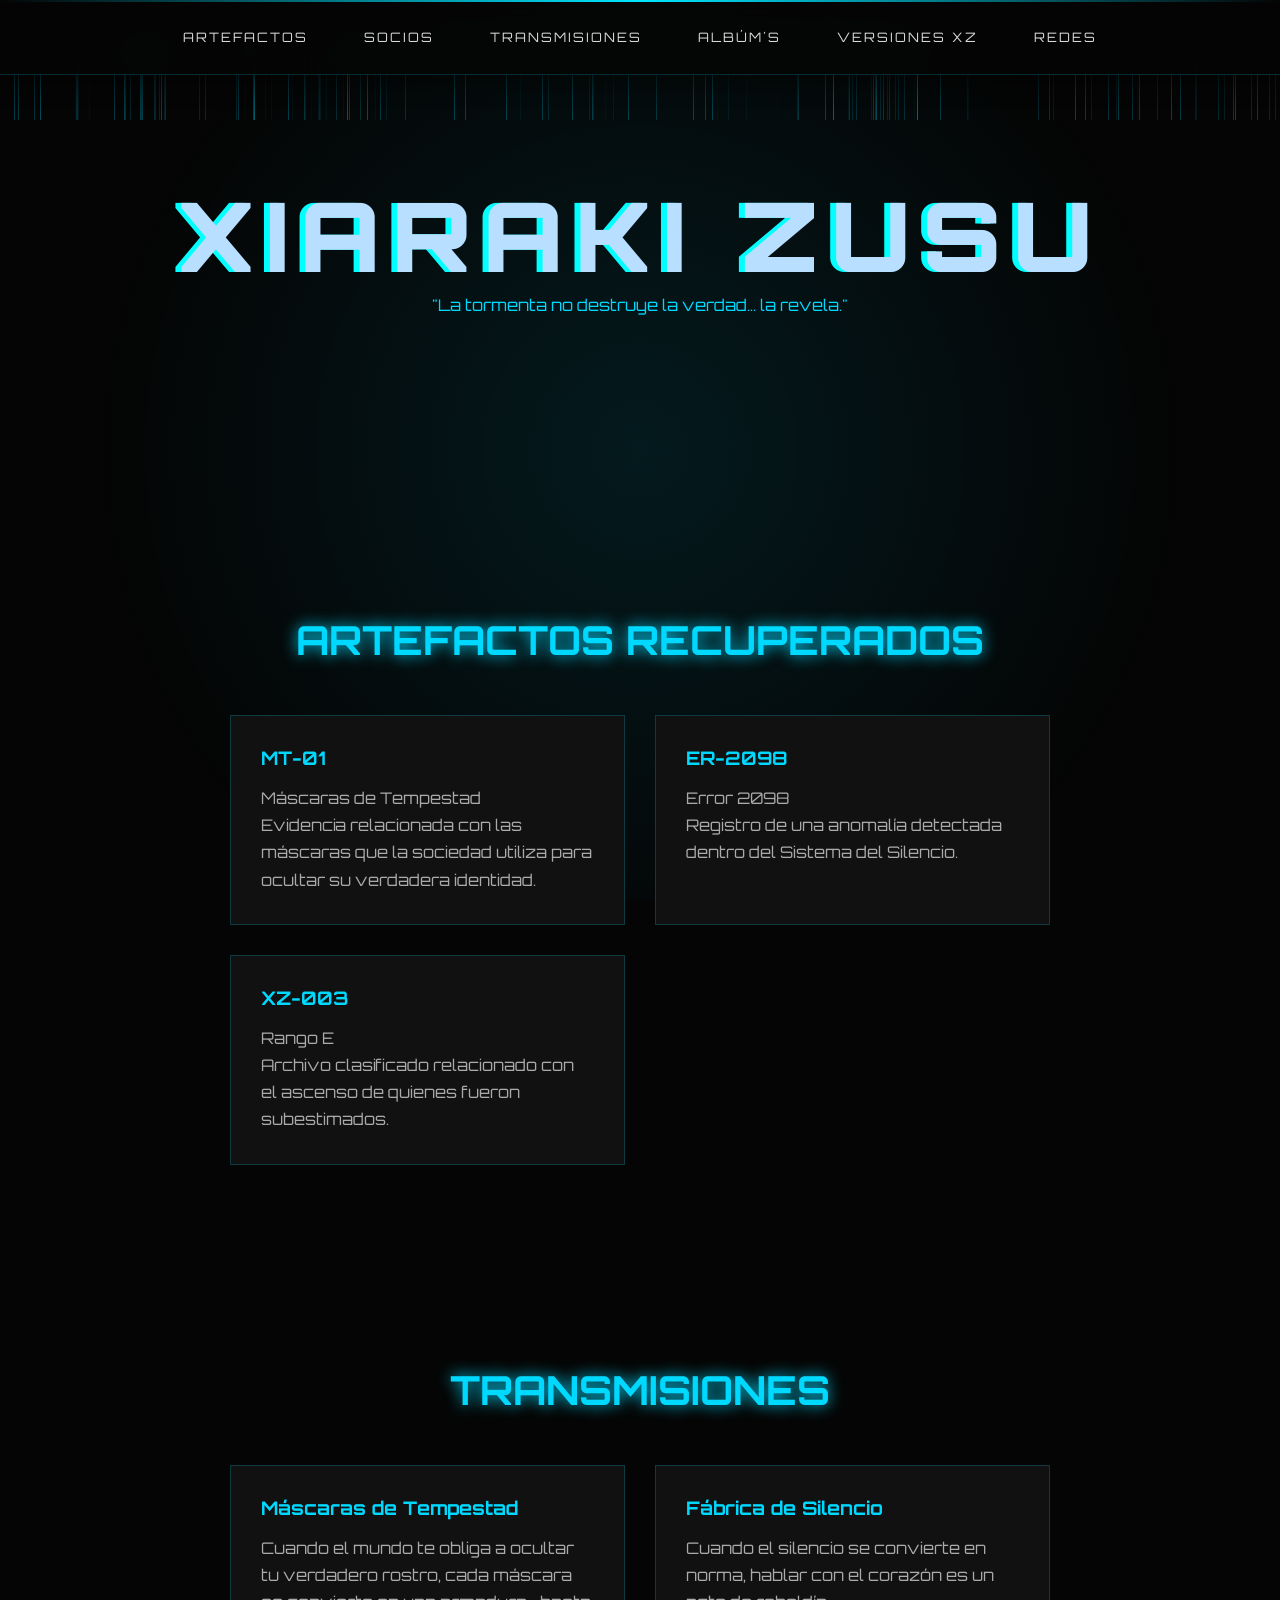
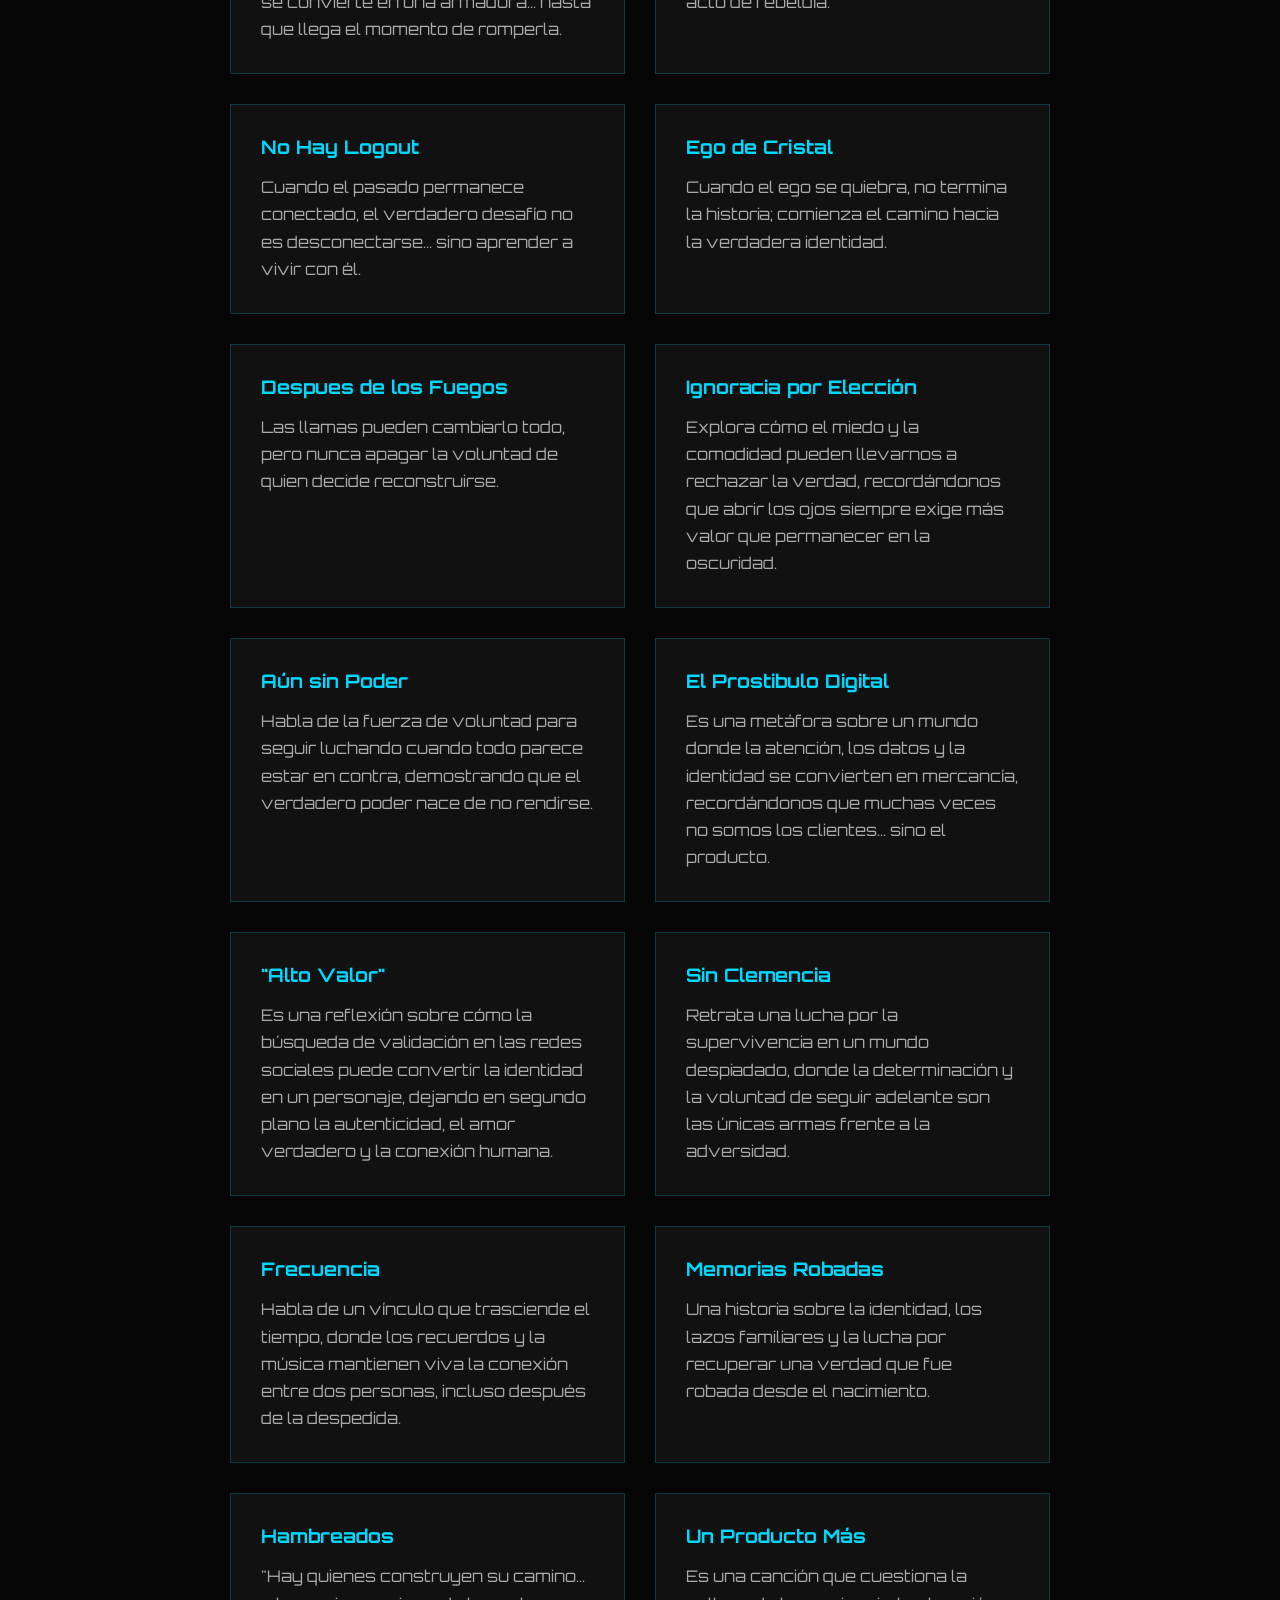
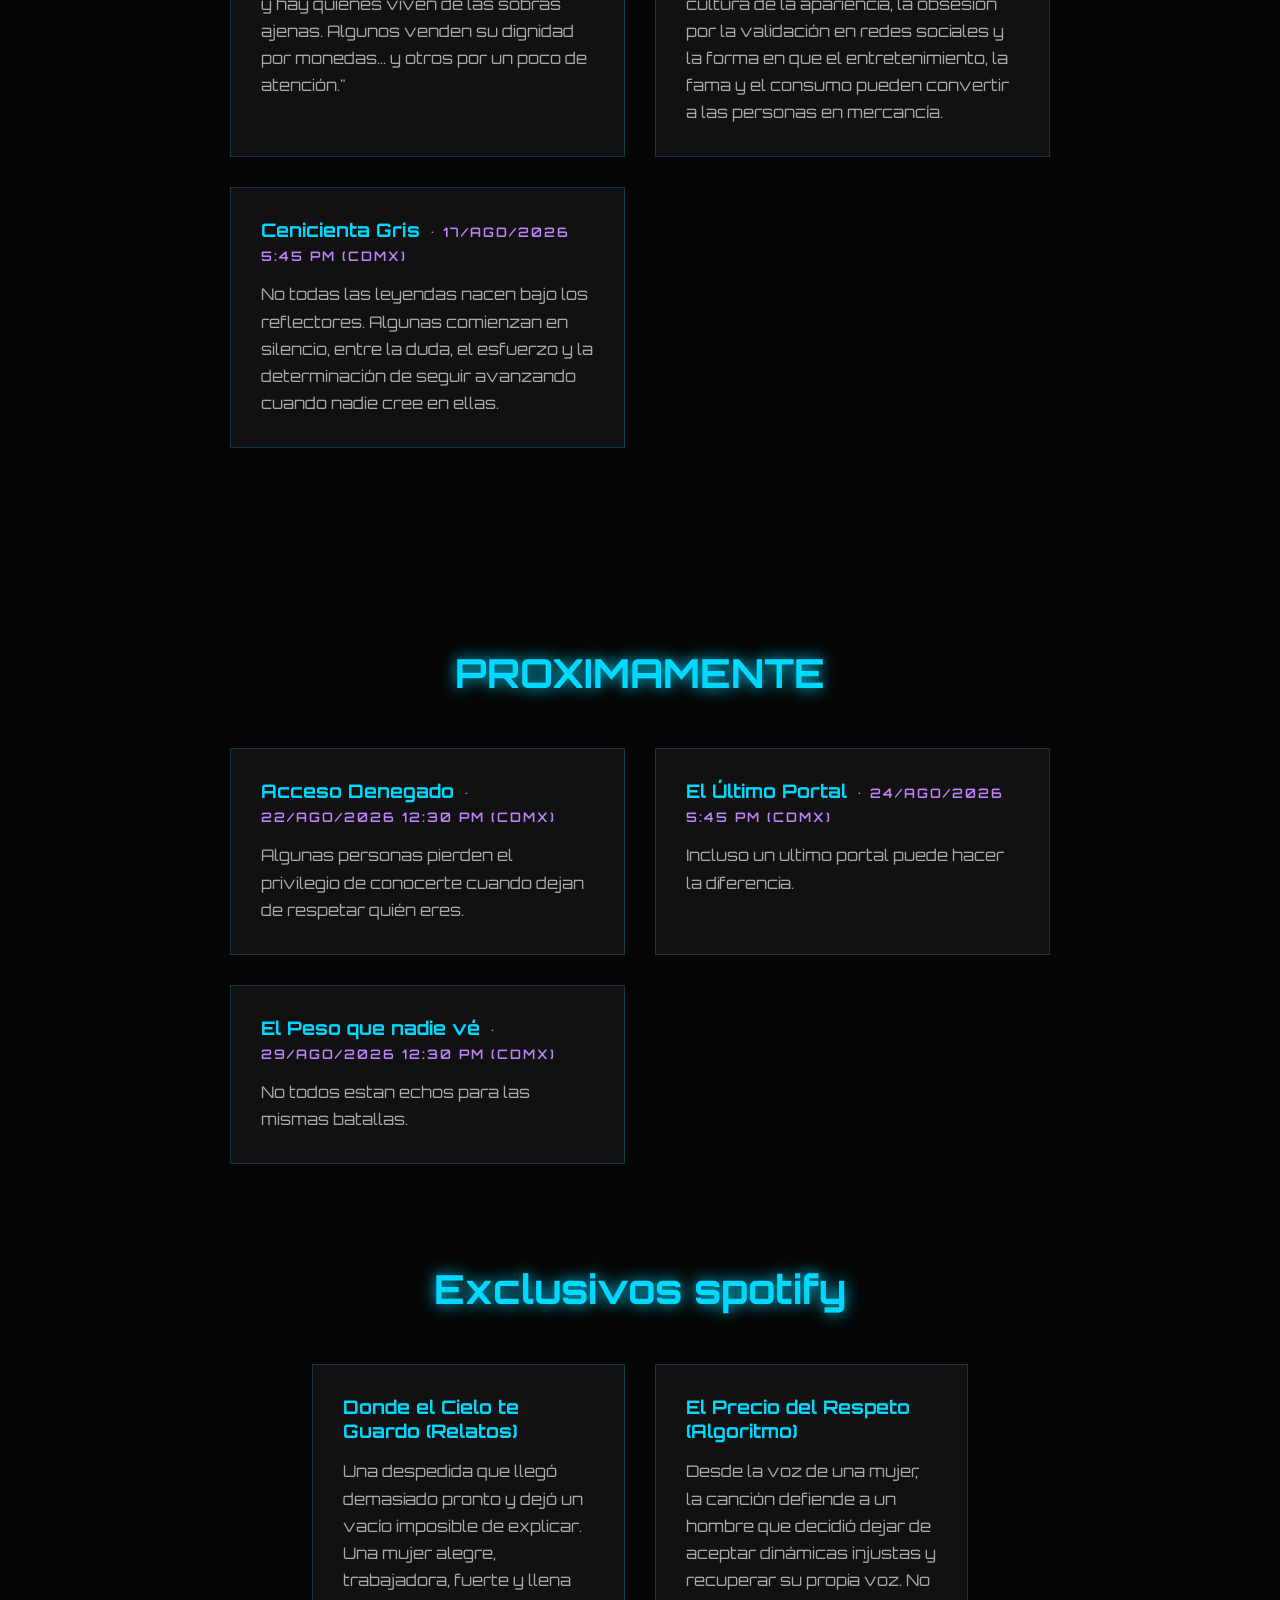
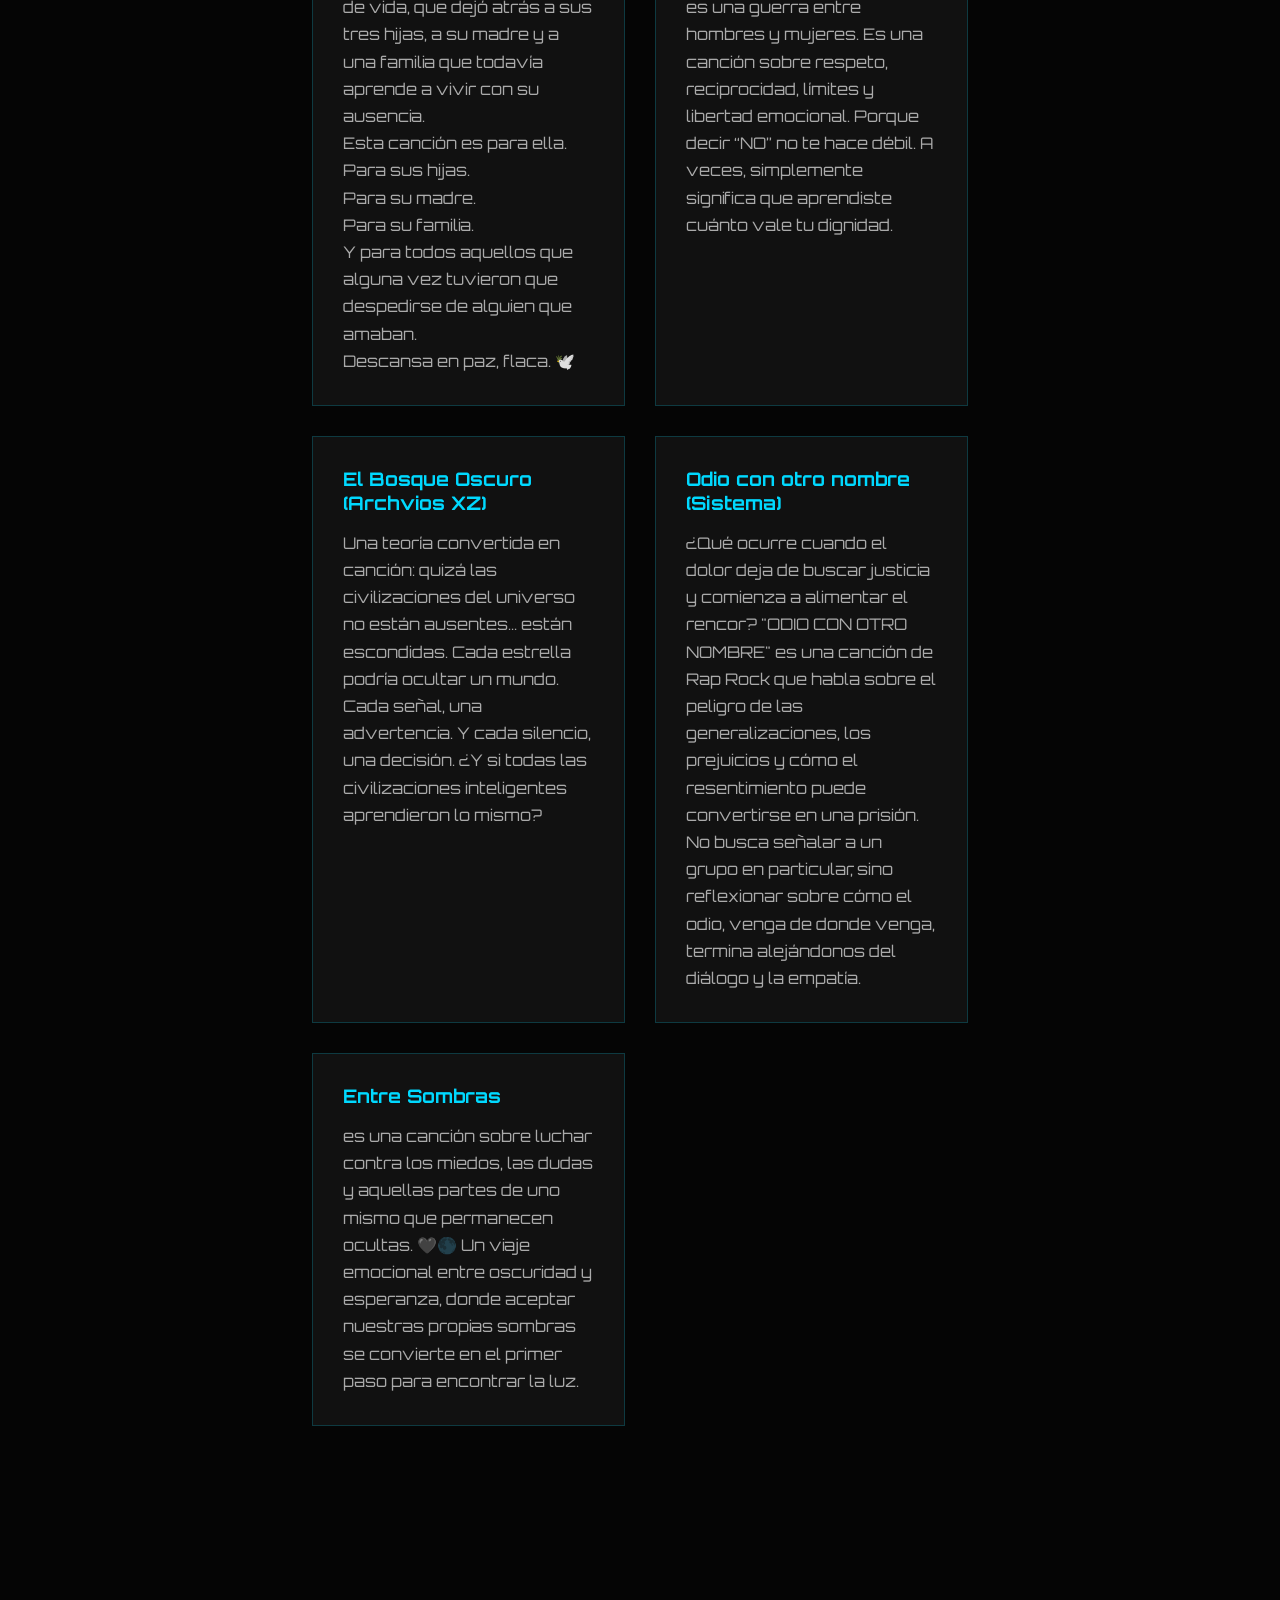
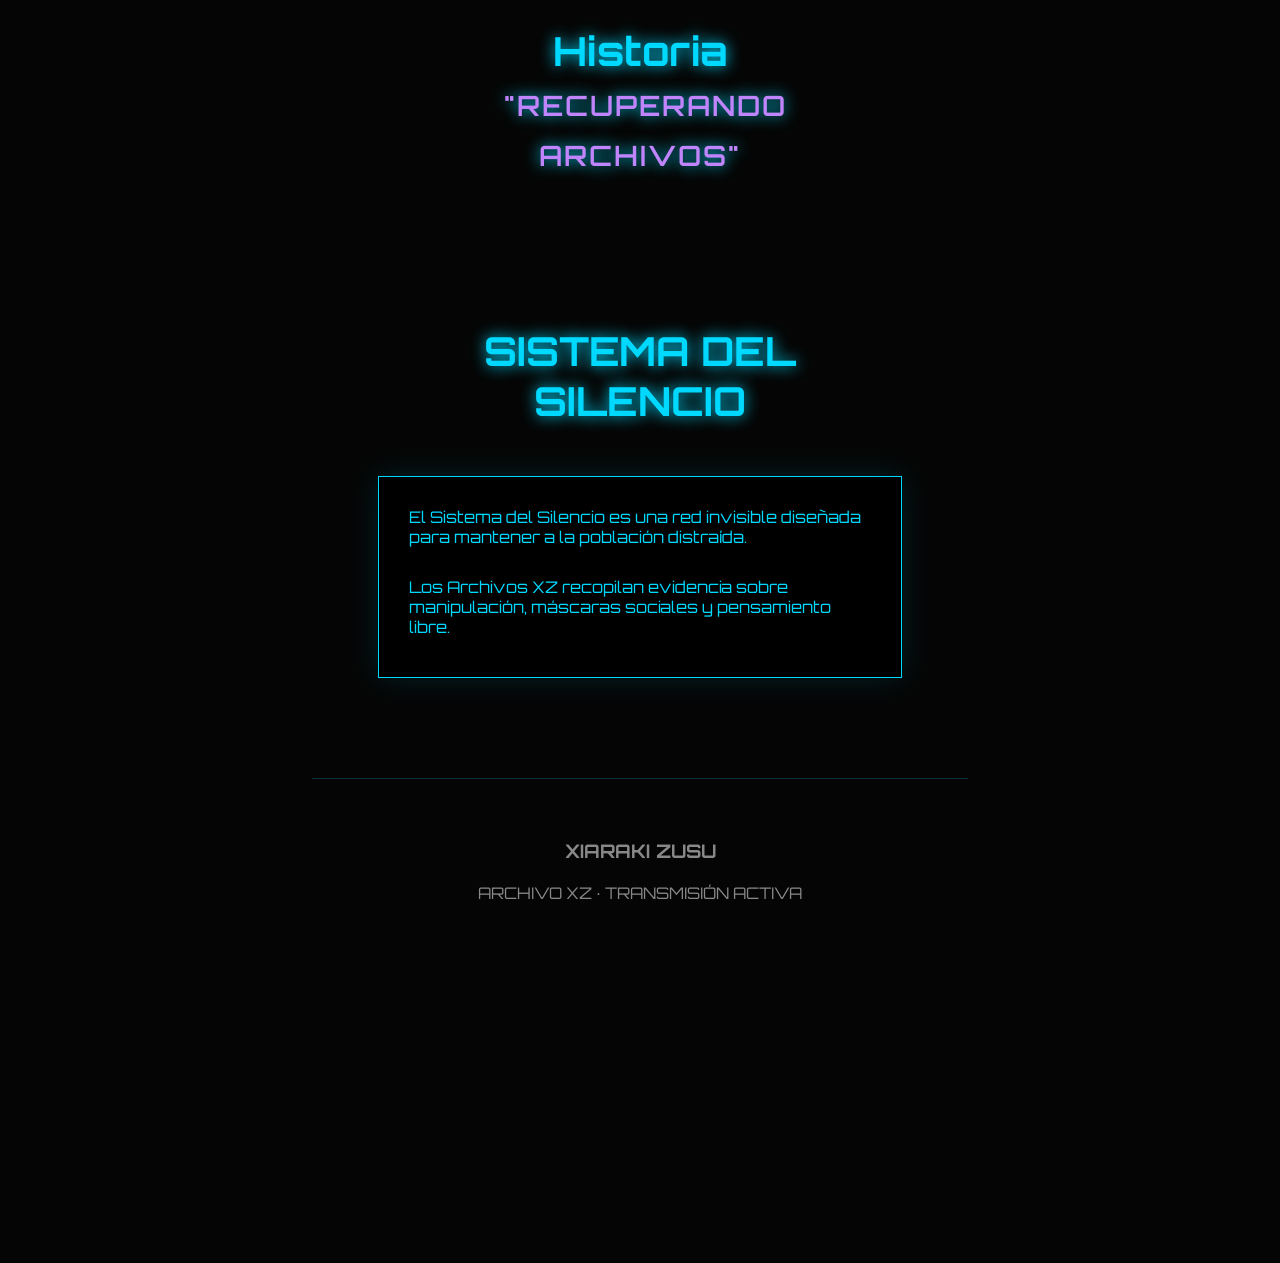
==== commit 6e27142d: "Update print statement from 'Hello' to 'Goodbye'" ====
--- a/1.html
+++ b/1.html
@@ -521,6 +521,7 @@
 <a href="socios.html">Socios</a>
 <a href="#transmisiones">Transmisiones</a>
 <a href="album.html">Albúm´s</a>
+<a href="versiones.html">Versiones XZ</a>
 <a href="https://linktr.ee/xiarakizusu"
    target="_blank"
    rel="noopener noreferrer">
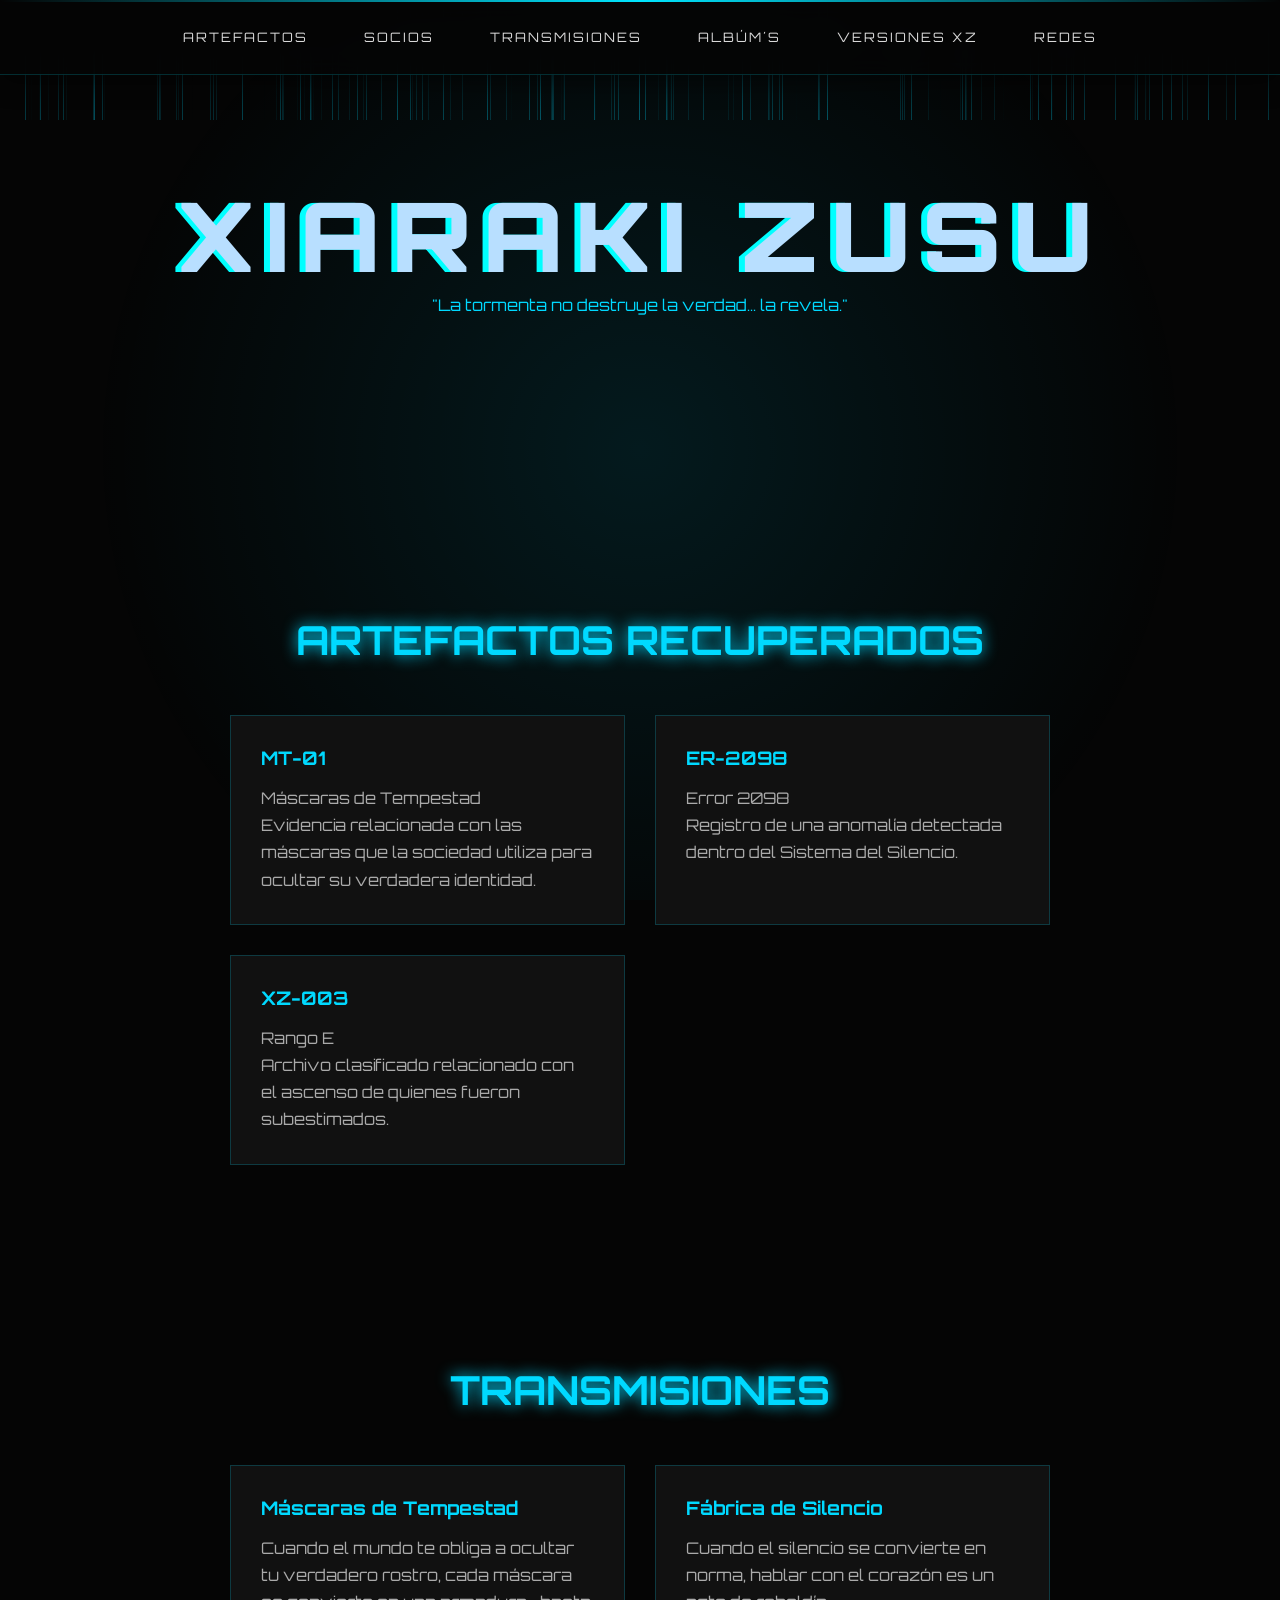
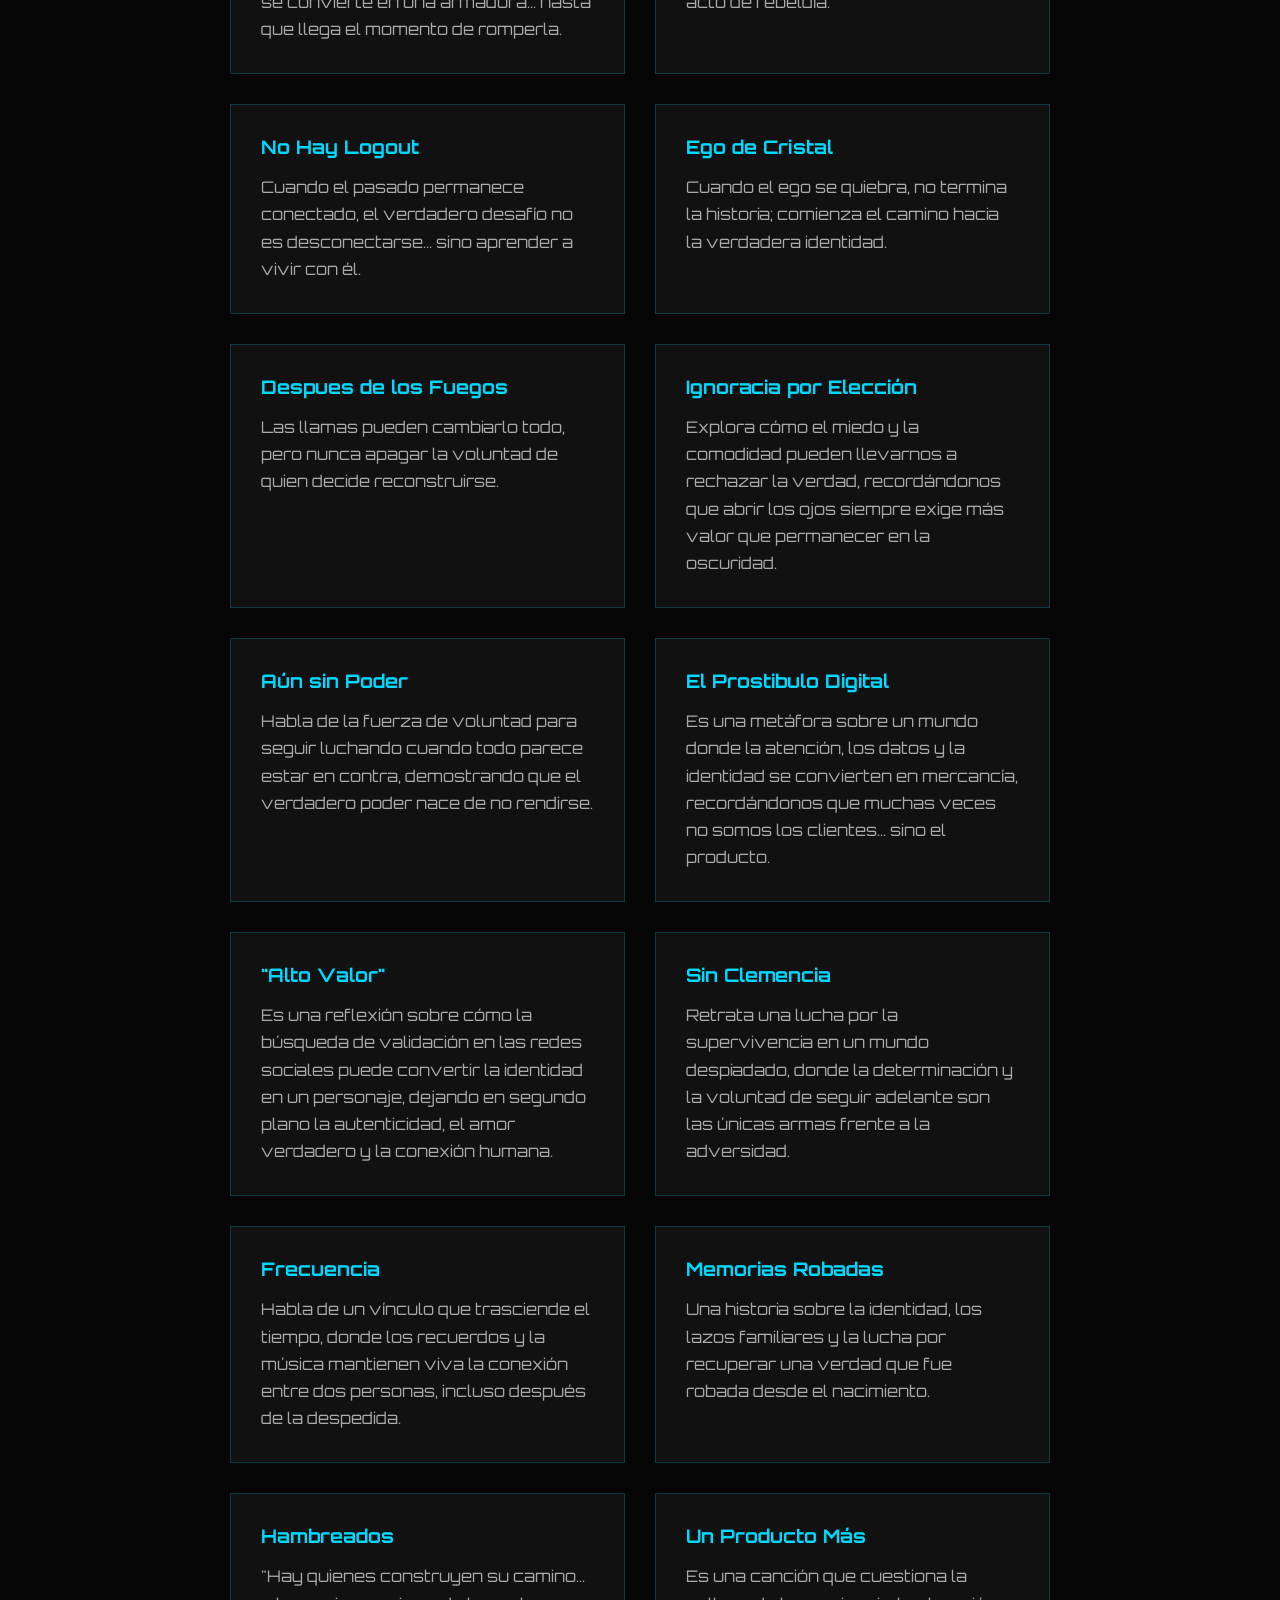
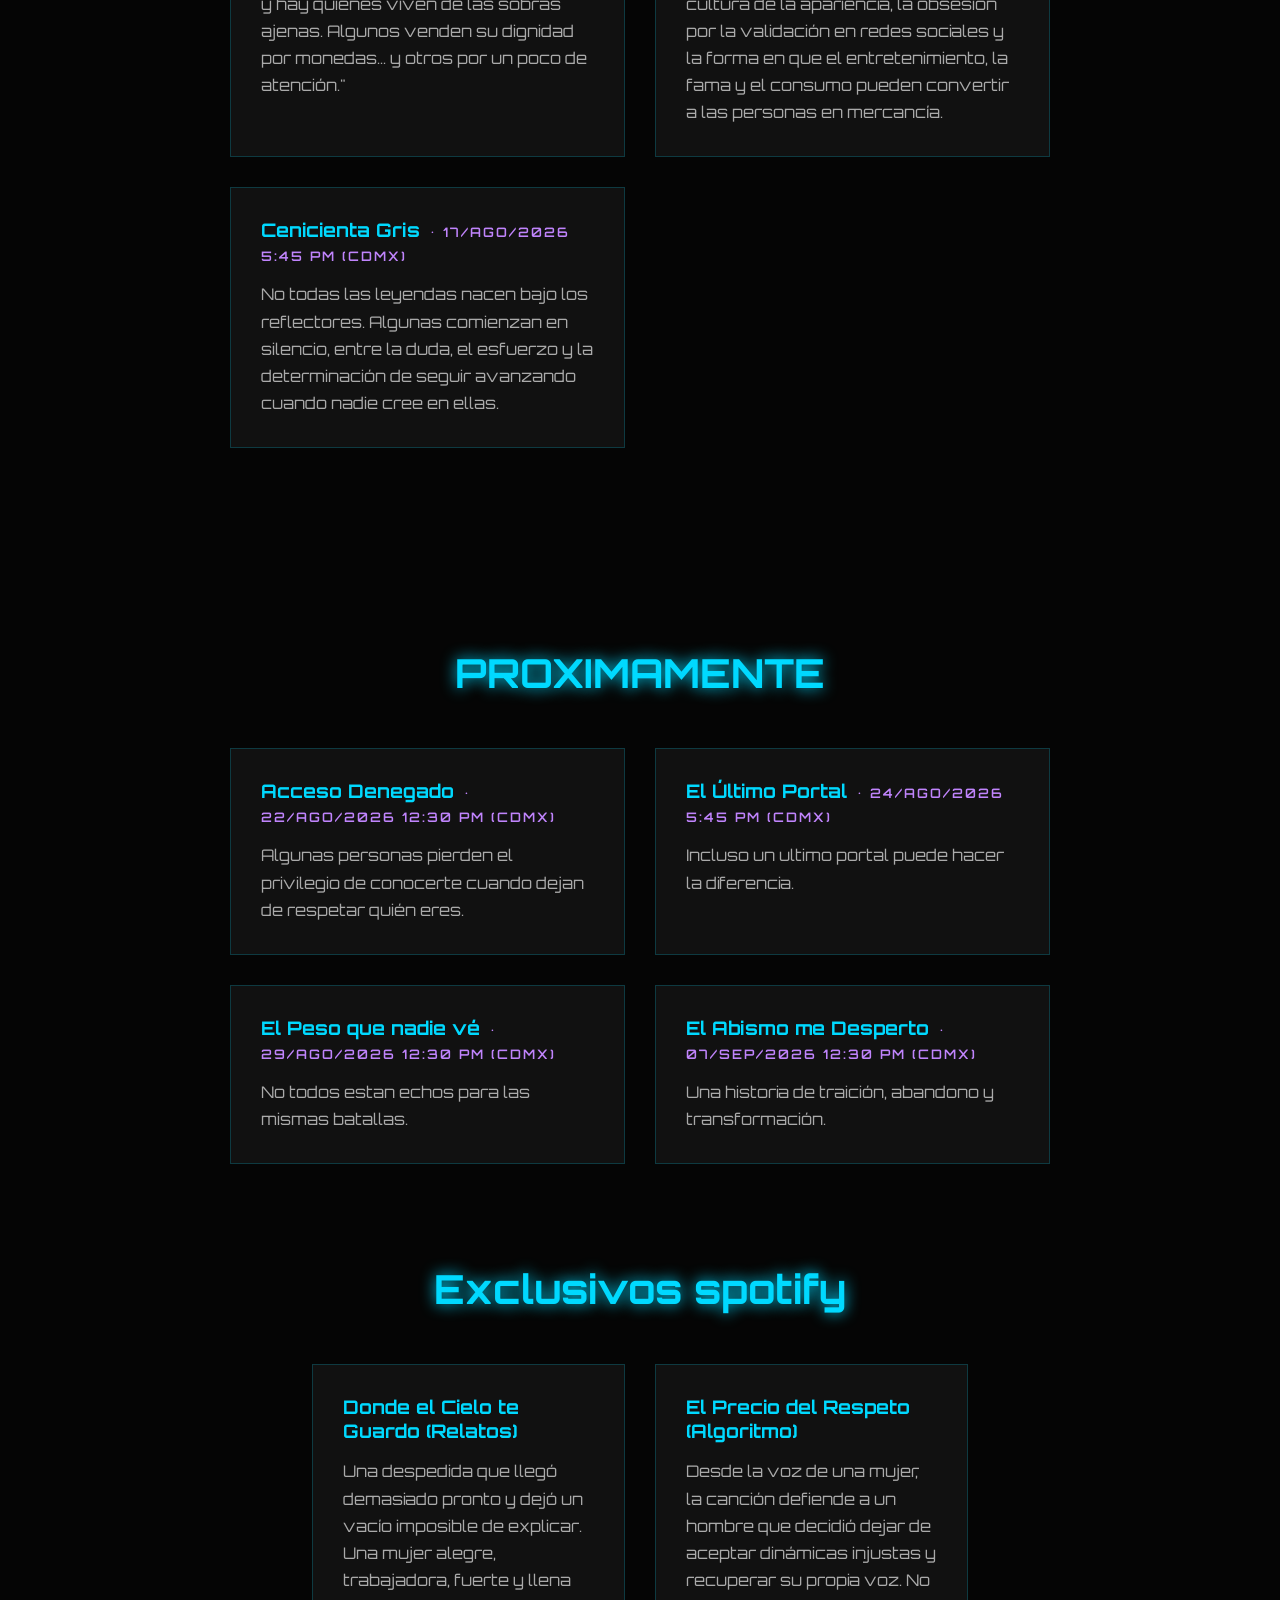
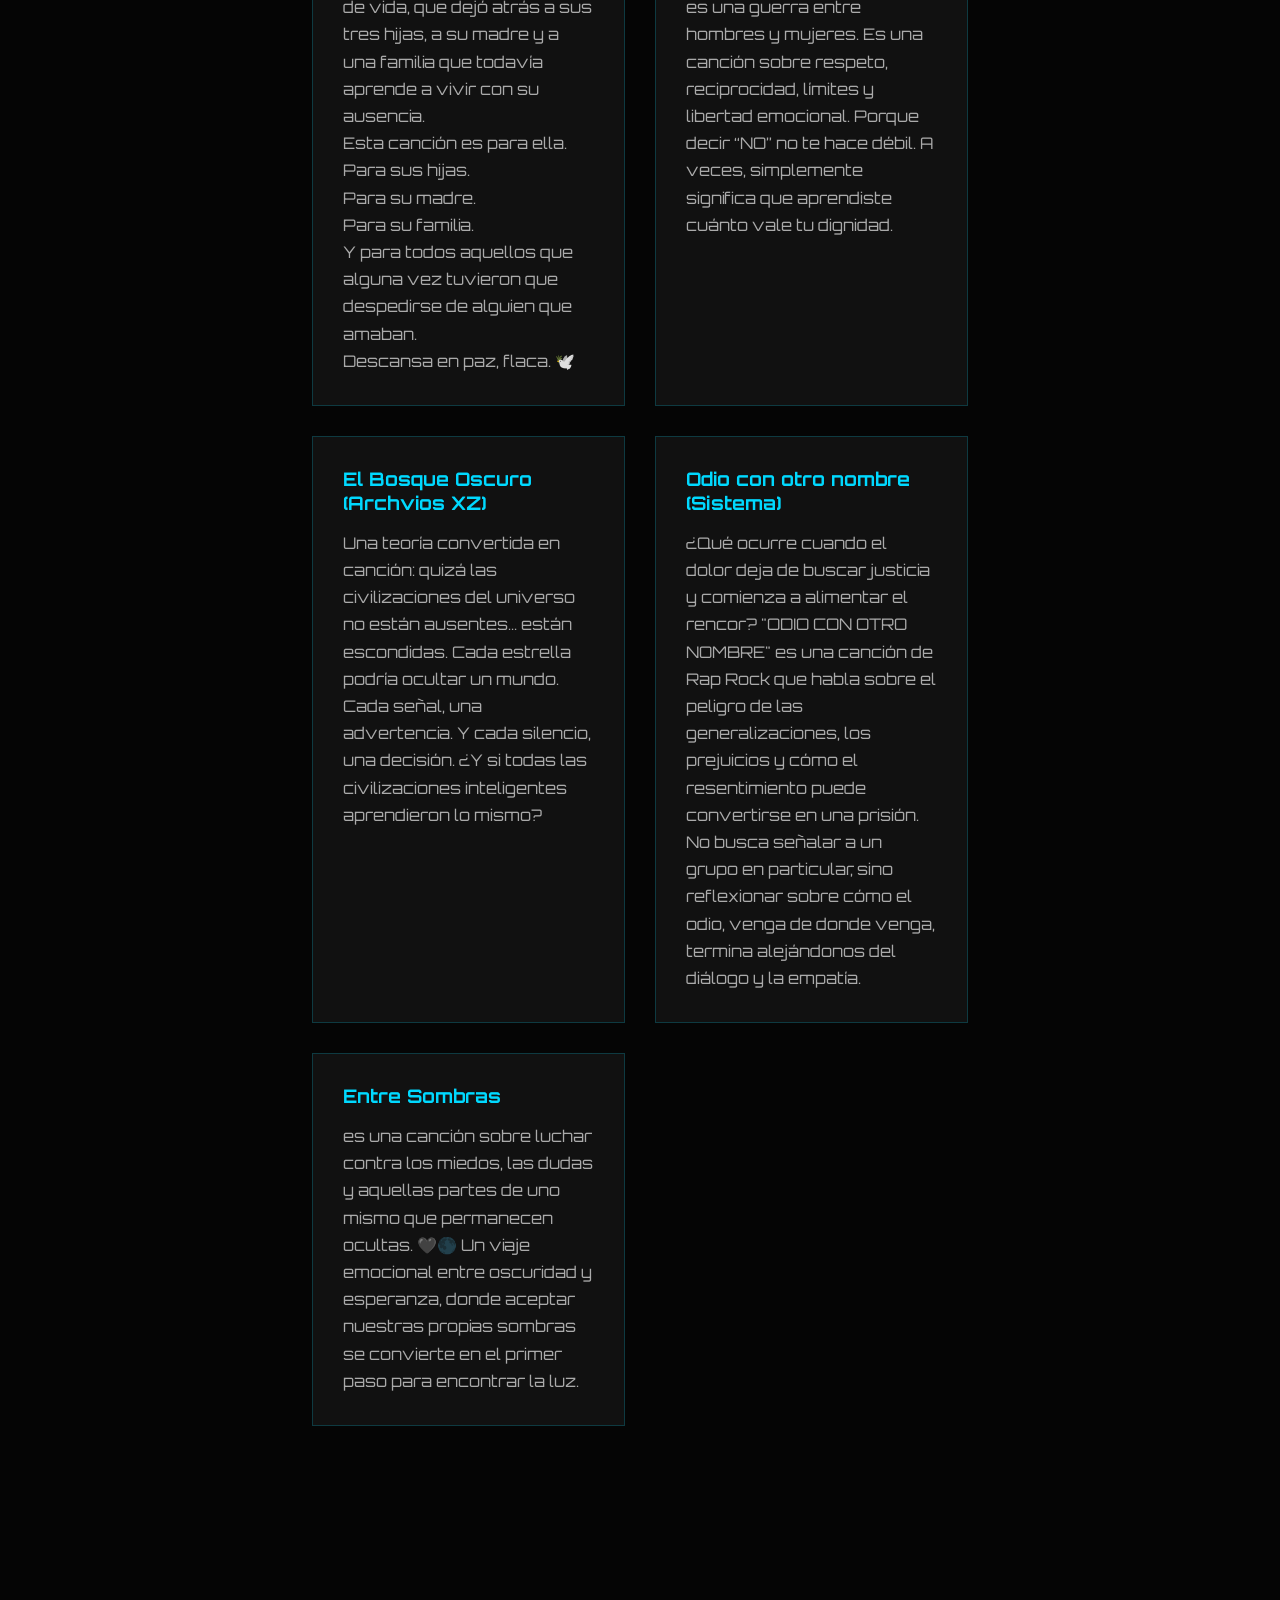
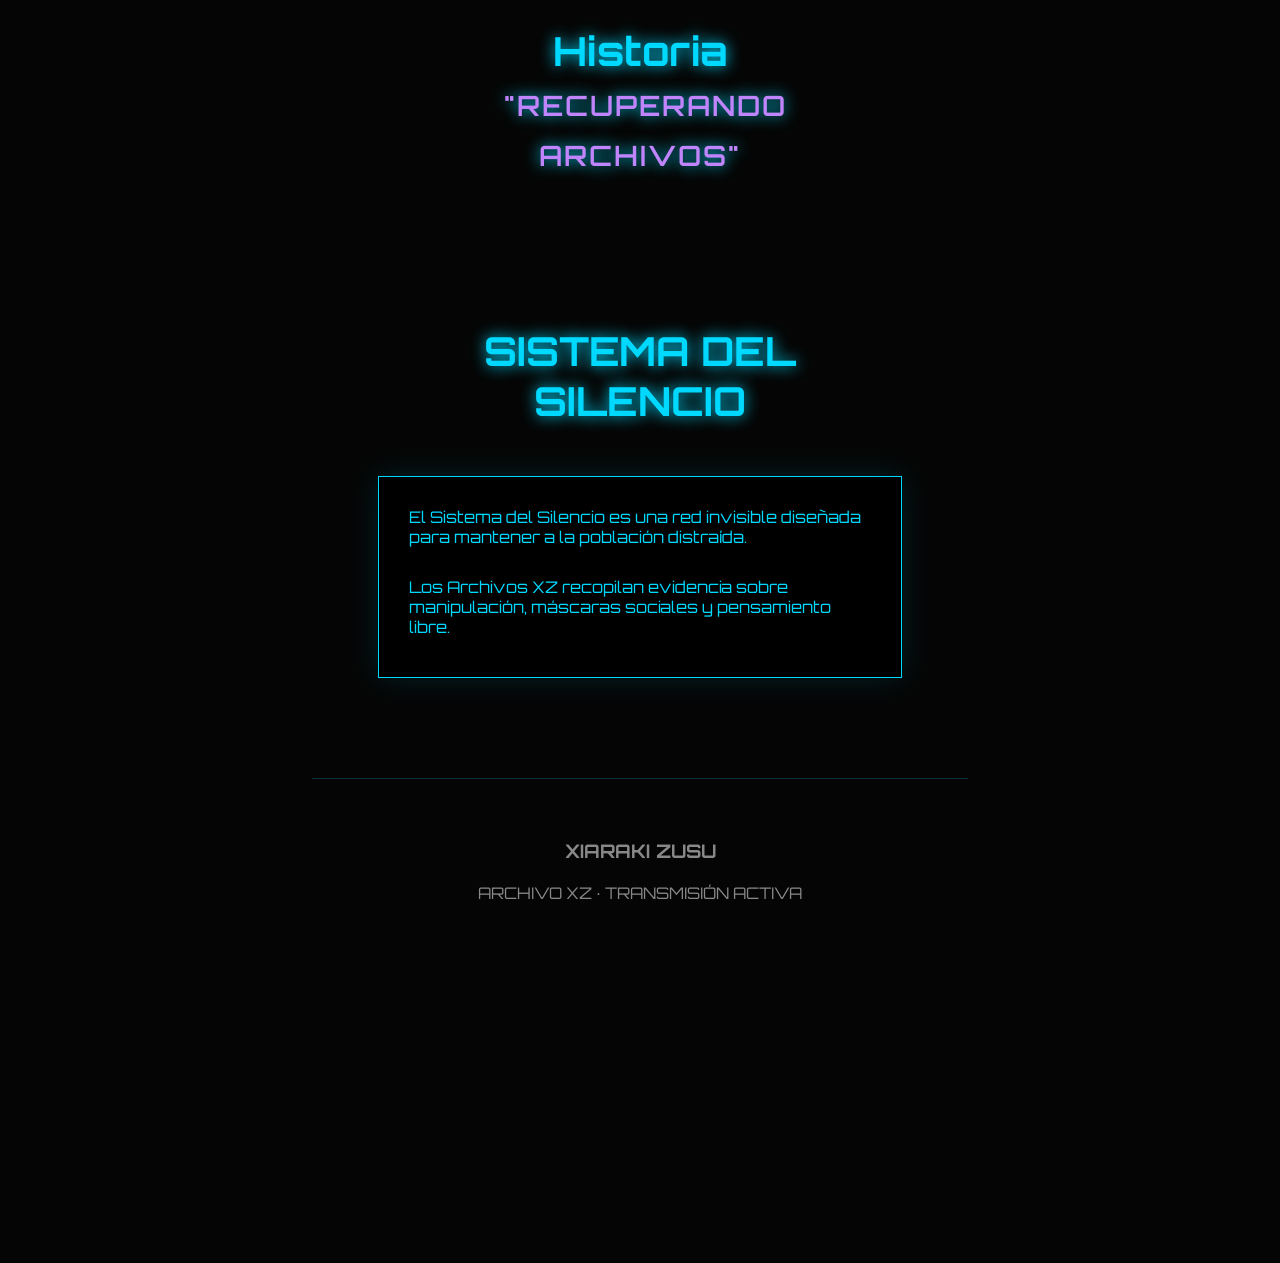
==== commit dab72b3a: "Update print statement from 'Hello' to 'Goodbye'" ====
--- a/1.html
+++ b/1.html
@@ -816,7 +816,15 @@
     <p>
     No todos estan echos para las mismas batallas.
     </p>
-
+    </div>
+
+    <div class="card" onclick="window.open('https://youtu.be/vc9ef3NB2MU', '_blank')">
+
+    <h3>El Abismo me Desperto<span class="coming-soon">• 07/Sep/2026 12:30 PM (CDMX)</span></h3>
+
+    <p>
+    Una historia de traición, abandono y transformación.
+    </p>
 </div>
 </div>
 
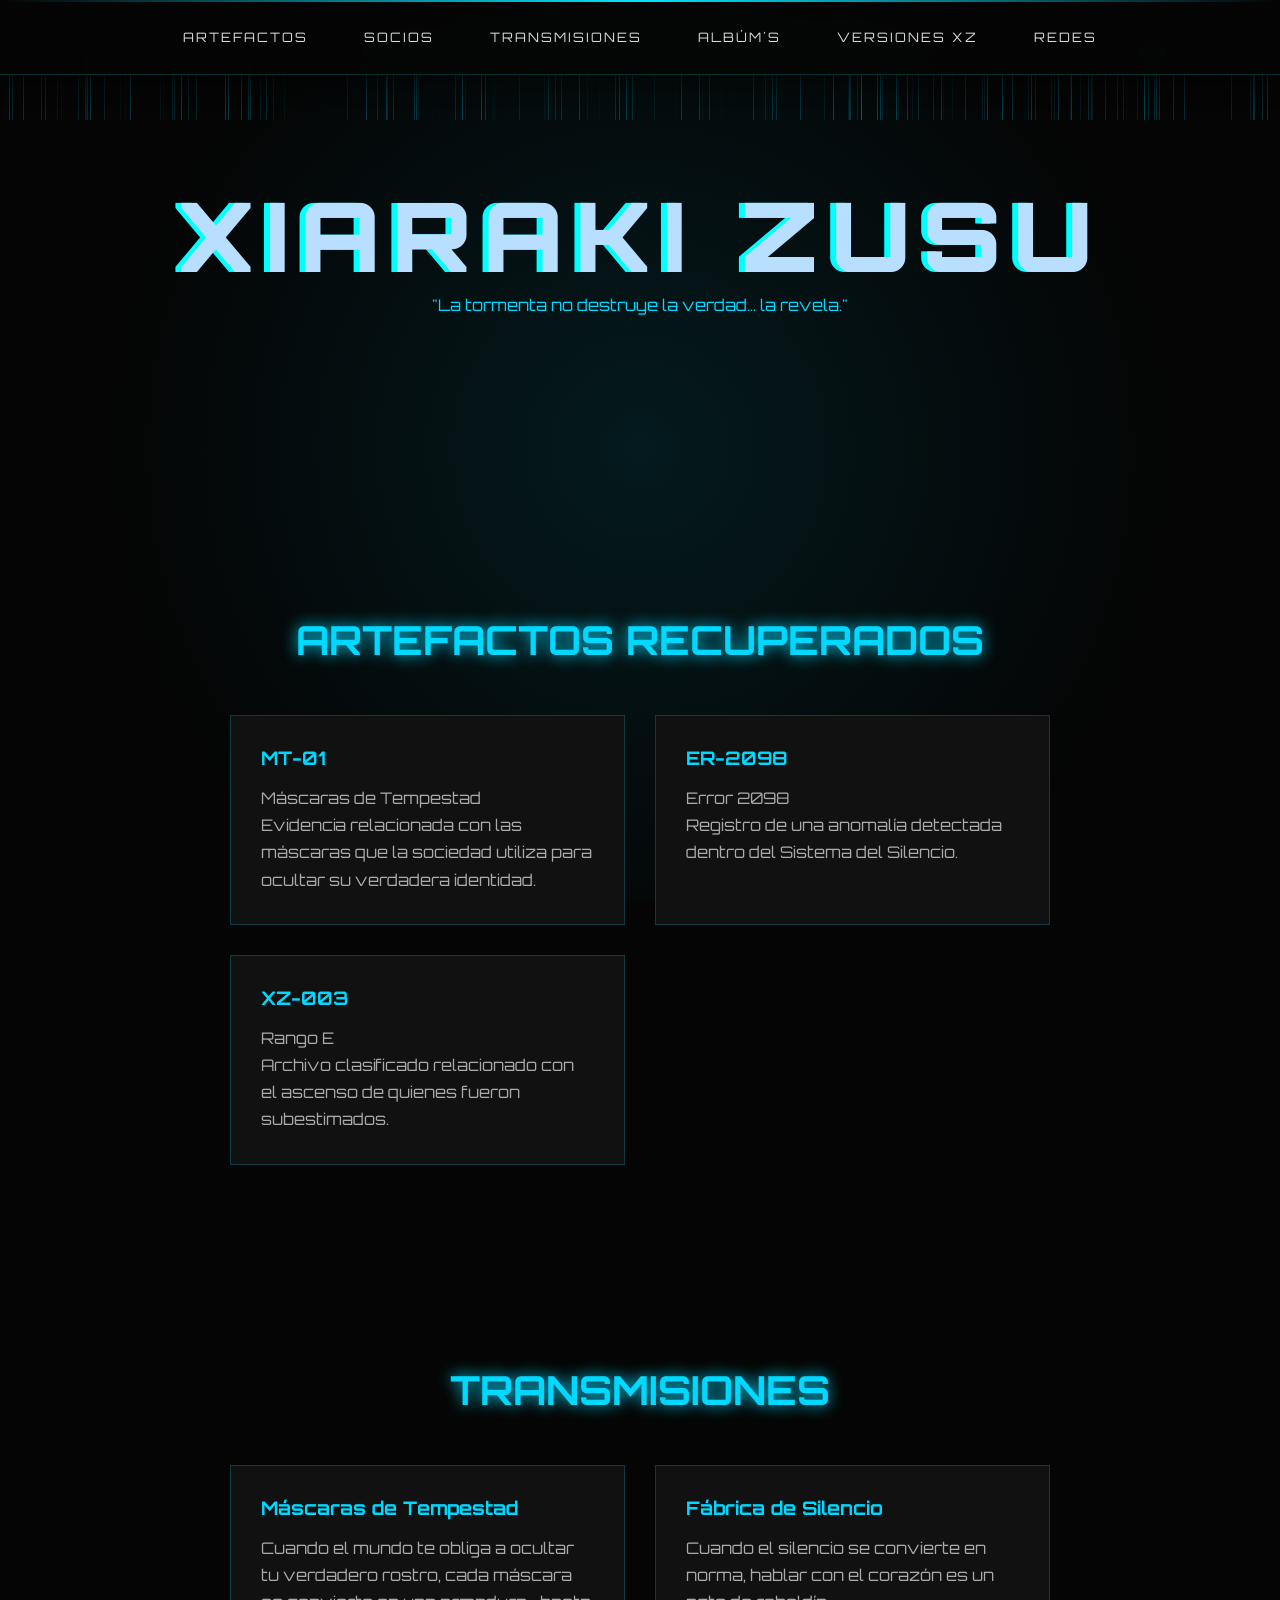
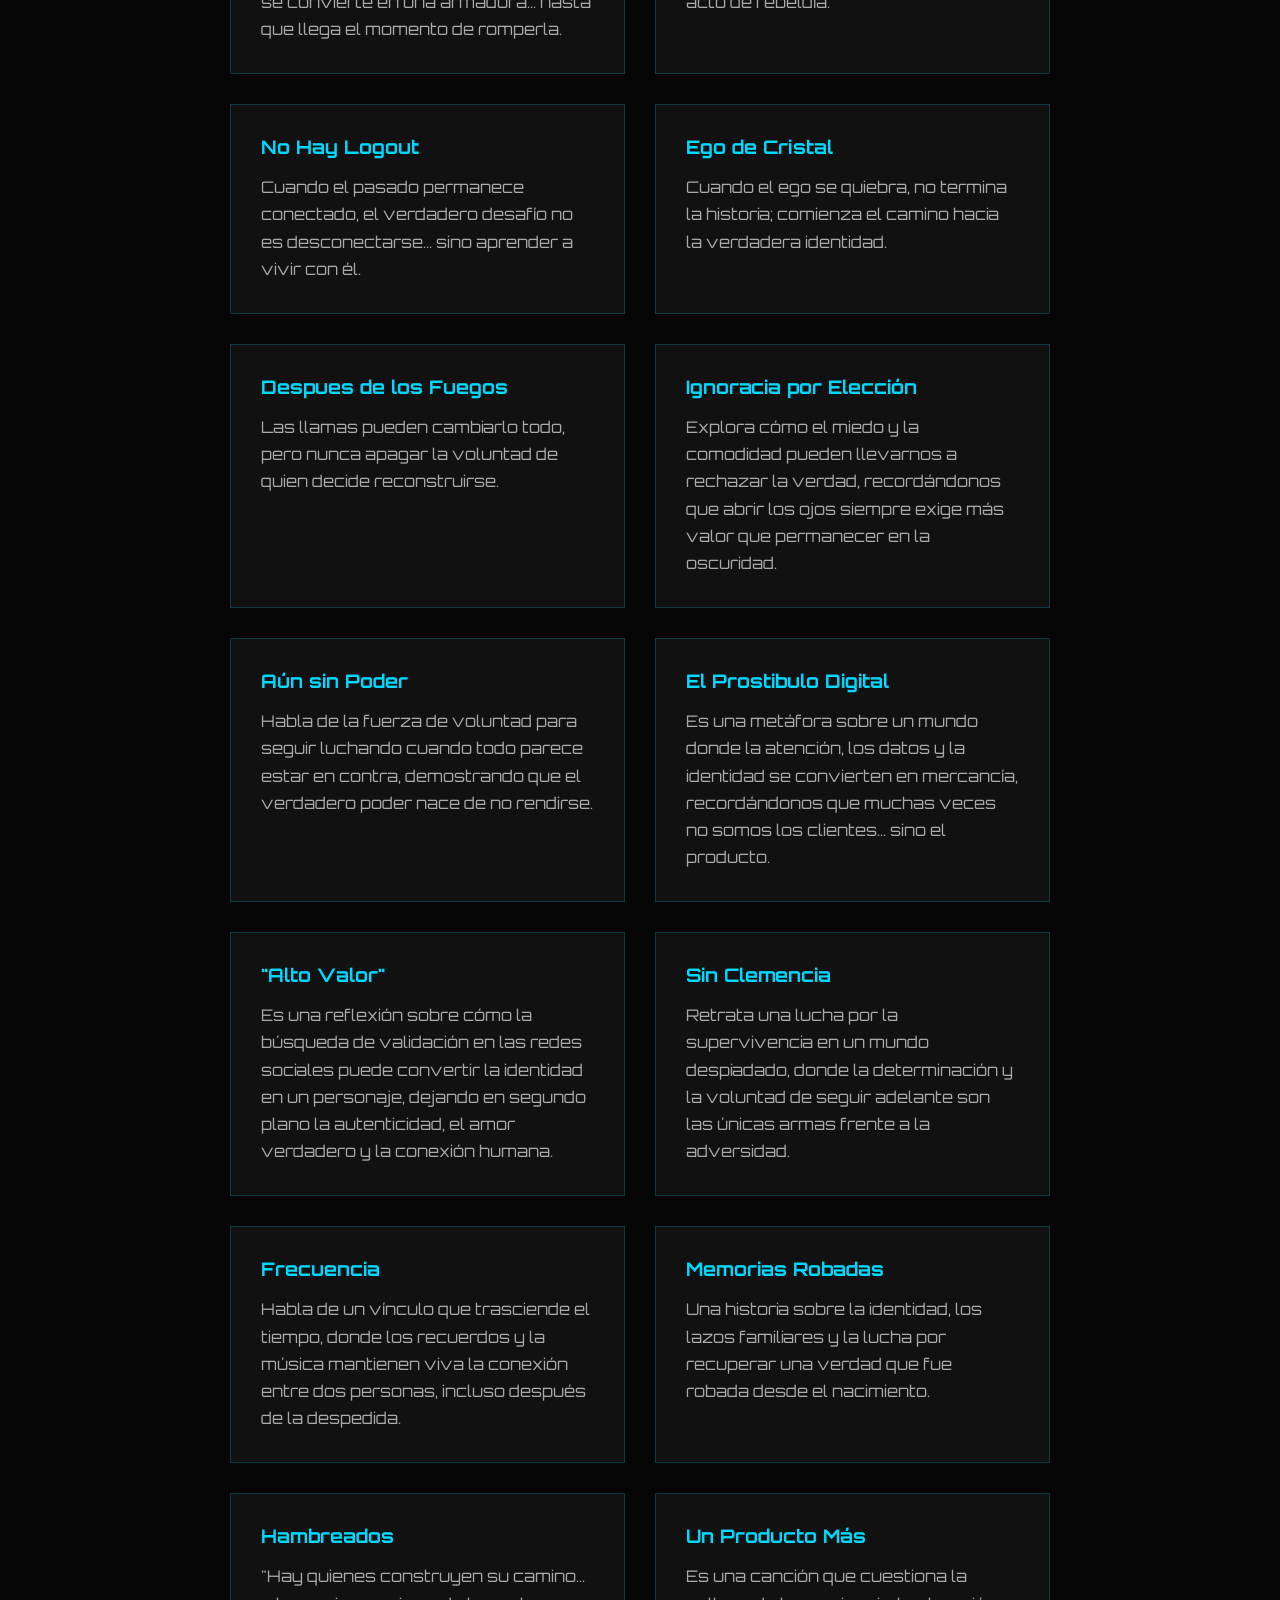
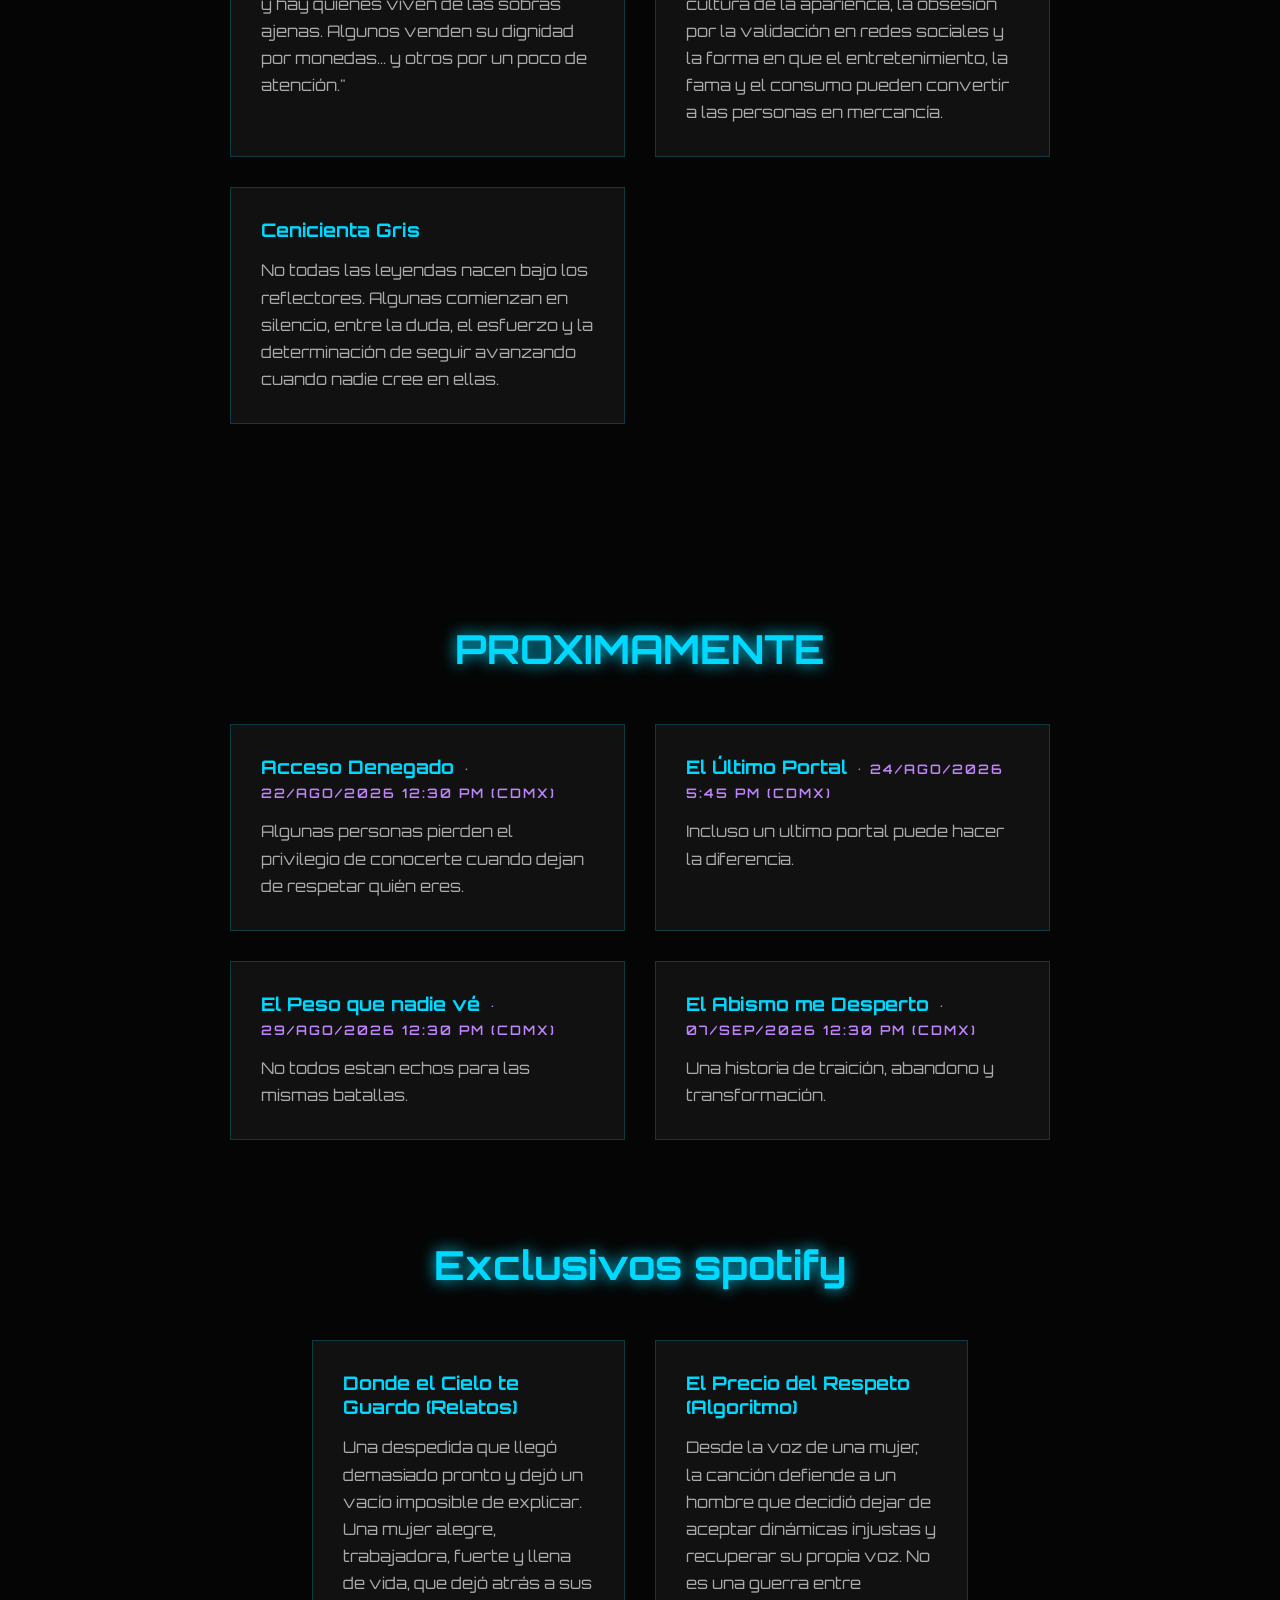
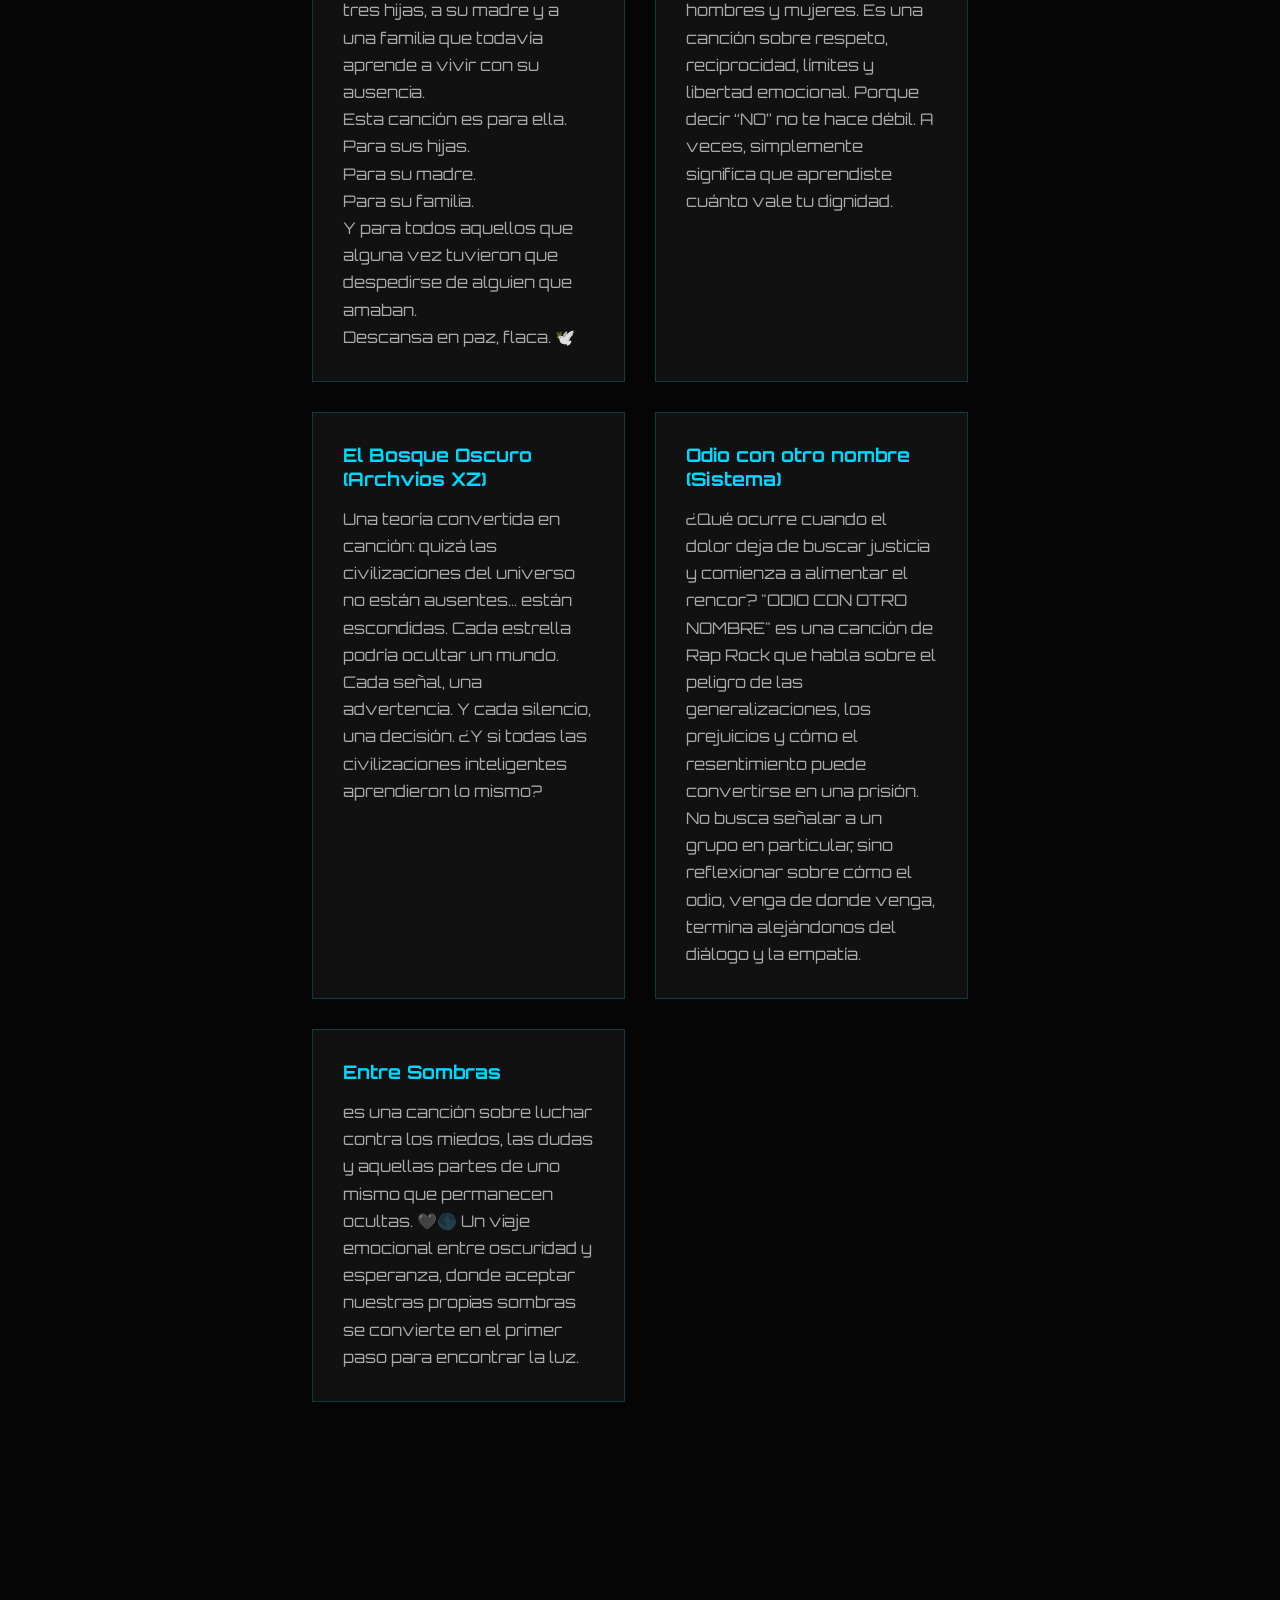
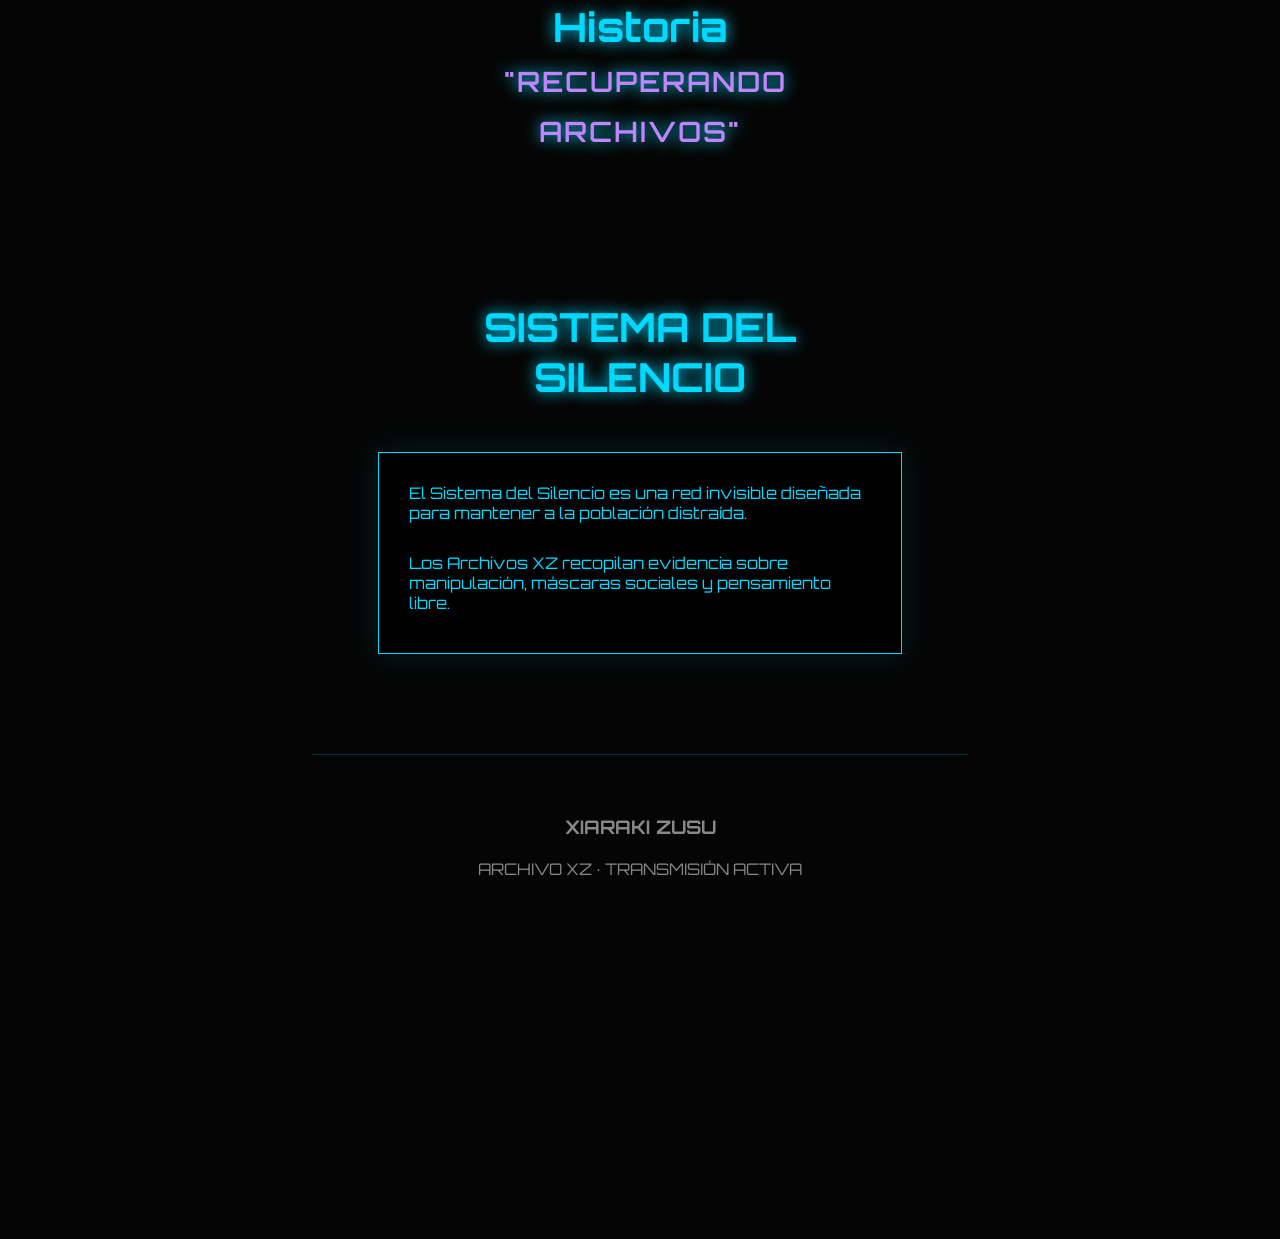
==== commit 582c2deb: "Change greeting from 'Hello' to 'Goodbye'" ====
--- a/1.html
+++ b/1.html
@@ -767,7 +767,7 @@
 
     <div class="card" onclick="window.open('https://www.youtube.com/watch?v=nTUS9kb-4Cs', '_blank')">
 
-    <h3>Cenicienta Gris<span class="coming-soon">• 17/Ago/2026 5:45 PM (CDMX)</span></h3>
+    <h3>Cenicienta Gris</h3>
 
     <p>
     No todas las leyendas nacen bajo los reflectores.
